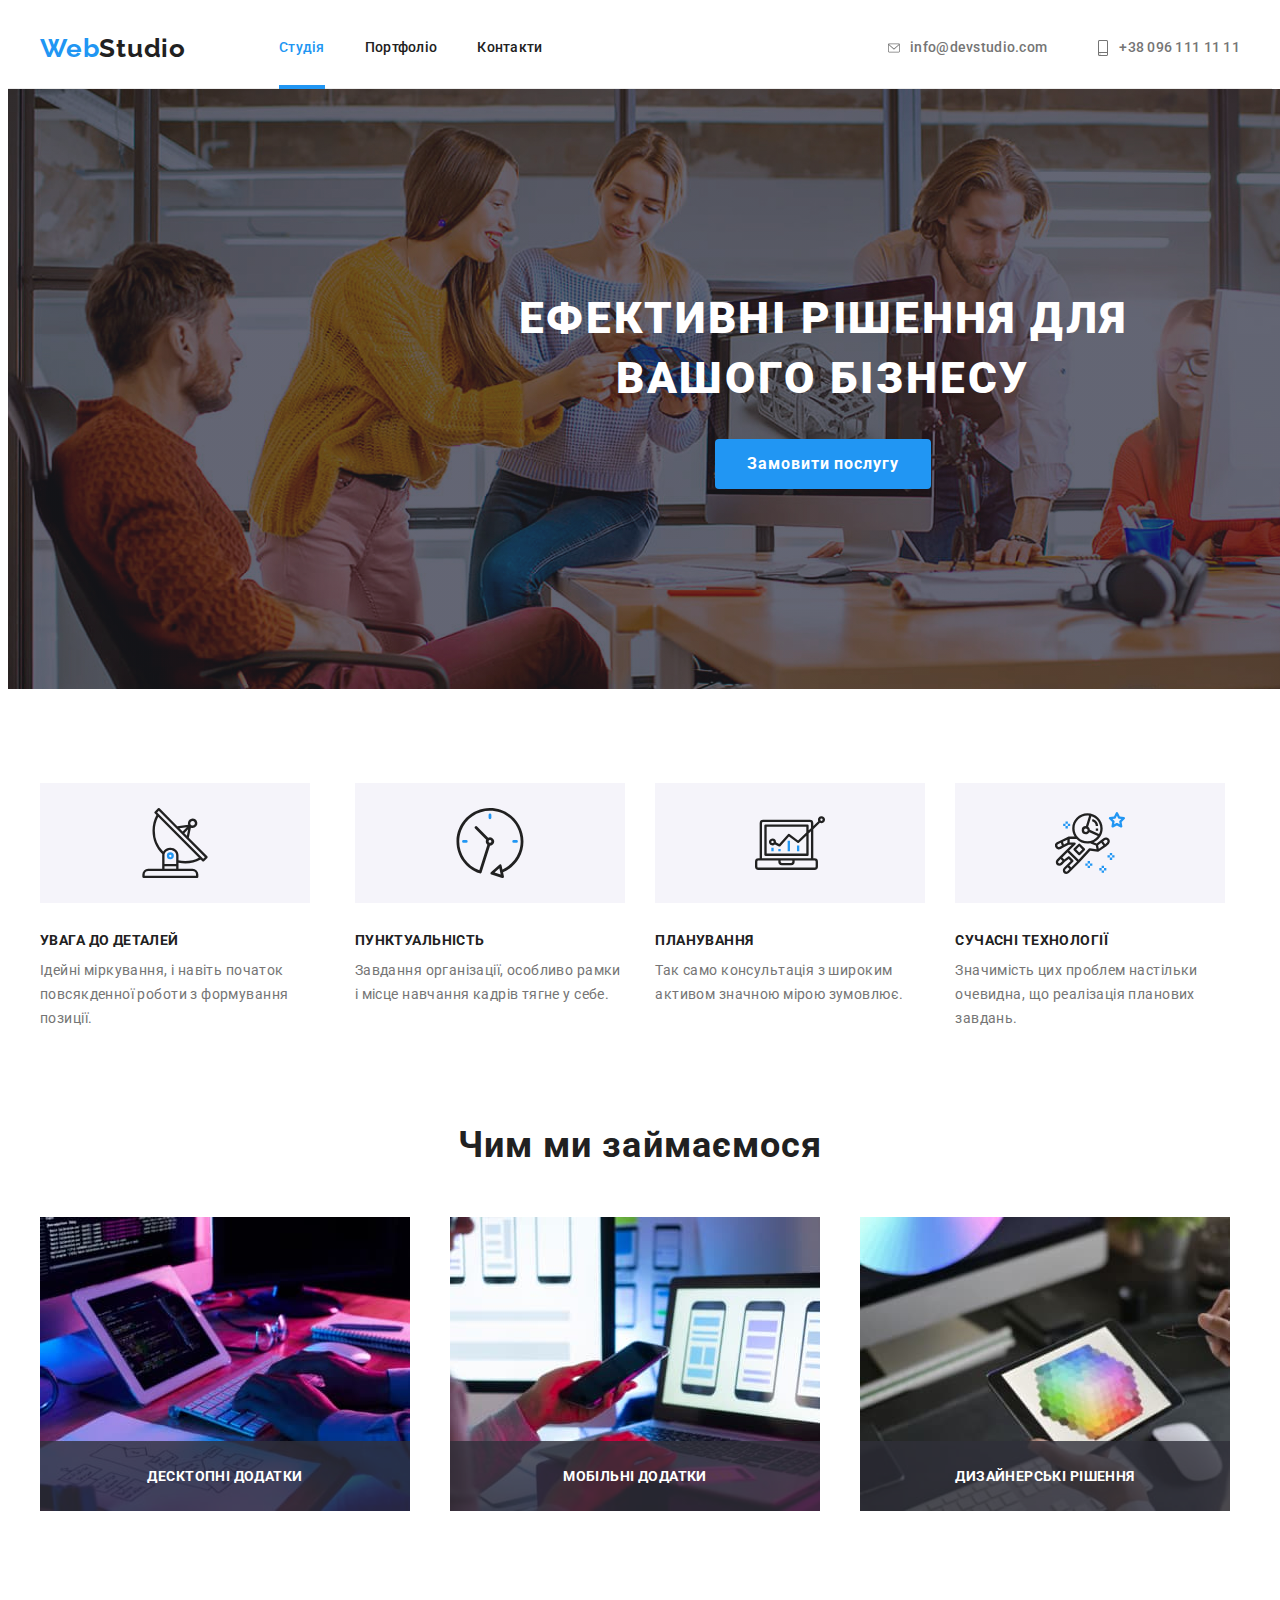
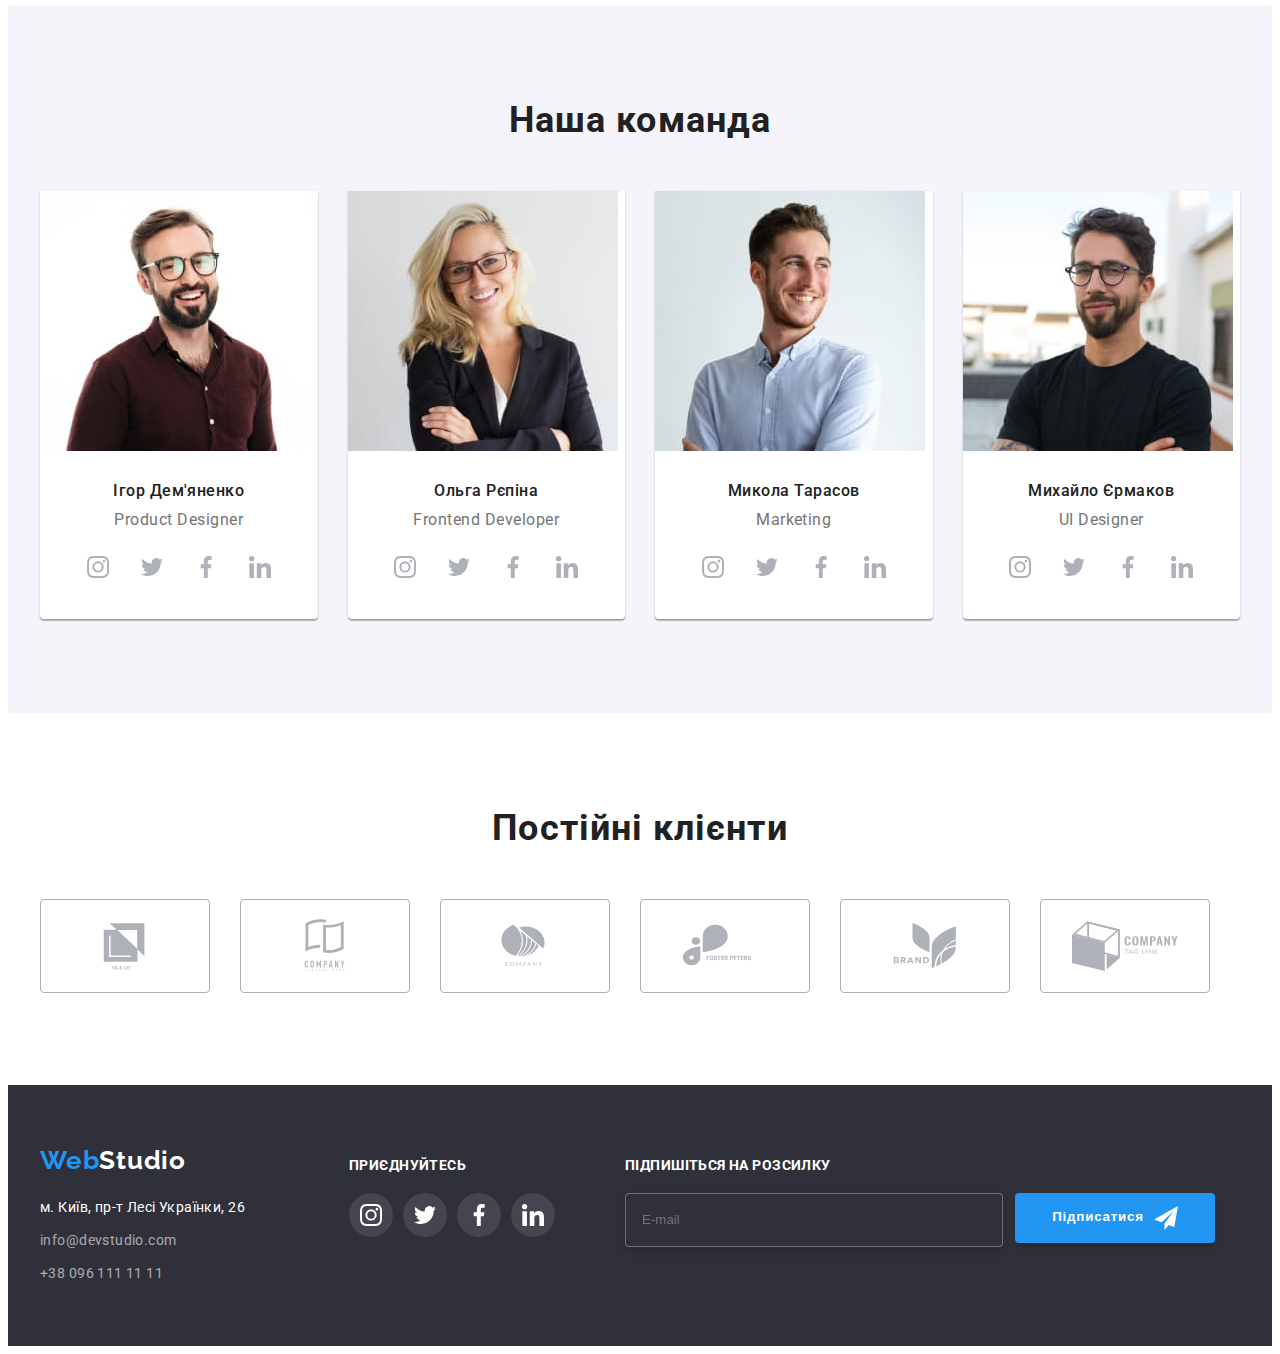
==== index.html @ 0ee9e225 "Initial commit" ====
<!DOCTYPE html>
<html lang="uk">
  <head>
    <meta charset="UTF-8" />
    <meta http-equiv="X-UA-Compatible" content="IE=edge" />
    <meta name="viewport" content="width=device-width, initial-scale=1.0" />
    <title>Document</title>
    <link rel="preconnect" href="https://fonts.googleapis.com" />
    <link rel="preconnect" href="https://fonts.gstatic.com" crossorigin />
    <link
      href="https://fonts.googleapis.com/css2?family=Raleway:wght@700&family=Roboto:wght@400;500;700;900&display=swap"
      rel="stylesheet"
    />
    <link
      rel="stylesheet"
      href="https://cdnjs.cloudflare.com/ajax/libs/modern-normalize/1.1.0/modern-normalize.min.css"
      integrity="sha512-wpPYUAdjBVSE4KJnH1VR1HeZfpl1ub8YT/NKx4PuQ5NmX2tKuGu6U/JRp5y+Y8XG2tV+wKQpNHVUX03MfMFn9Q=="
      crossorigin="anonymous"
      referrerpolicy="no-referrer"
    />

    <link rel="stylesheet" href="./css/main.min.css" />
  </head>
  <body>
    <header class="header">
      <div class="container main-header">
        <a href="./index.html" class="logo">
          <span class="logo--forward">Web</span
          ><span class="logo--back">Studio</span>
        </a>

        <nav class="main-nav">
          <ul class="main-nav__list list">
            <li class="main-nav__item">
              <a href="./index.html" class="main-nav__link current"> Студія </a>
            </li>
            <li class="main-nav__item">
              <a href="./portfolio.html" class="main-nav__link"> Портфоліо </a>
            </li>
            <li class="main-nav__item">
              <a href="#" class="main-nav__link"> Контакти </a>
            </li>
          </ul>
        </nav>
        <ul class="contact-header__list list">
          <li class="contact-header__item">
            <a href="mailto:info@devstudio.com" class="contact-header__link"
              >info@devstudio.com
              <svg
                class="contact-header__link-mail-icon"
                width="12"
                height="16"
              >
                <use href="./image/icons.svg#icon-envelope"></use>
              </svg>
            </a>
          </li>
          <li class="contact-header__item">
            <a href="tel:+380961111111" class="contact-header__link"
              >+38 096 111 11 11
              <svg class="contact-header__link-tel-icon" width="12" height="16">
                <use href="./image/icons.svg#icon-smartphone"></use>
              </svg>
            </a>
          </li>
        </ul>
      </div>
    </header>
    <main>
      <section class="hero-section">
        <div class="container hero">
          <h1 class="hero__title">Ефективні рішення для вашого бізнесу</h1>
          <button type="button" data-modal-open class="hero__button">
            <span class="hero__button-name">Замовити послугу</span>
          </button>
        </div>
      </section>
      <section class="section benefits-section">
        <div class="container benefits">
          <h2>
            <span class="visually-hidden benefits__title"> Наші переваги </span>
          </h2>
          <ul class="list benefits__list">
            <li class="benefits__item">
              <a href="" class="benefits__link link">
                <svg class="benefits__link-icon" width="70px" height="70px">
                  <use href="./image/icons.svg#icon-antenna"></use>
                </svg>
              </a>

              <h3 class="benefits__sub-title">Увага до деталей</h3>
              <p class="benefits__description">
                Ідейні міркування, і навіть початок повсякденної роботи з
                формування позиції.
              </p>
            </li>
            <li class="benefits__item">
              <a href="" class="benefits__link link">
                <svg class="benefits__link-icon" width="70px" height="70px">
                  <use href="./image/icons.svg#icon-clock"></use>
                </svg>
              </a>

              <h3 class="benefits__sub-title">Пунктуальність</h3>
              <p class="benefits__description">
                Завдання організації, особливо рамки і місце навчання кадрів
                тягне у себе.
              </p>
            </li>
            <li class="benefits__item">
              <a href="" class="benefits__link link">
                <svg class="benefits__link-icon" width="70px" height="70px">
                  <use href="./image/icons.svg#icon-diagram"></use>
                </svg>
              </a>

              <h3 class="benefits__sub-title">Планування</h3>
              <p class="benefits__description">
                Так само консультація з широким активом значною мірою зумовлює.
              </p>
            </li>
            <li class="benefits__item">
              <a href="" class="benefits__link link">
                <svg class="benefits__link-icon" width="70px" height="70px">
                  <use href="./image/icons.svg#icon-astronaut"></use>
                </svg>
              </a>

              <h3 class="benefits__sub-title">Сучасні технології</h3>
              <p class="benefits__description">
                Значимість цих проблем настільки очевидна, що реалізація
                планових завдань.
              </p>
            </li>
          </ul>
        </div>
      </section>
      <section class="section">
        <div class="container">
          <h2 class="section-title">Чим ми займаємося</h2>
          <ul class="list jobs-container-list">
            <li class="job-item">
              <img
                src="./image/box1.jpg"
                alt="Людина працює за комп'ютером"
                width="370"
              />
              <div class="job-title-container">
                <h3 class="job-item-title">Десктопні додатки</h3>
              </div>
            </li>
            <li class="job-item">
              <img
                src="./image/box2.jpg"
                alt="Людина тримає в руках телефон і працює за комп'ютером"
                width="370"
              />

              <div class="job-title-container">
                <h3 class="job-item-title">Мобільні додатки</h3>
              </div>
            </li>
            <li class="job-item">
              <img
                src="./image/box3.jpg"
                alt="Людина обирає колір з палітри на планшеті"
                width="370"
              />
              <div class="job-title-container">
                <h3 class="job-item-title">Дизайнерські рішення</h3>
              </div>
            </li>
          </ul>
        </div>
      </section>

      <section class="team section">
        <div class="team-container container">
          <h2 class="section-title">Наша команда</h2>
          <ul class="list team-container-list">
            <li class="team-member">
              <img
                src="./image/team/img1.jpg"
                alt="Хлопець у бордовій сорочці та в окулярах посміхається"
                width="270"
              />
              <h3 class="team-member-name">Ігор Дем'яненко</h3>
              <p lang="en" class="team-member-position">Product Designer</p>

              <ul class="social-list list">
                <li class="social-item">
                  <a href="" class="social-link">
                    <svg class="social-link-icon" width="22" height="22">
                      <use href="image/icons.svg#icon-instagram"></use>
                    </svg>
                  </a>
                </li>

                <li class="social-item">
                  <a href="" class="social-link">
                    <svg class="social-link-icon" width="22" height="22">
                      <use href="image/icons.svg#icon-twitter"></use>
                    </svg>
                  </a>
                </li>

                <li class="social-item">
                  <a href="" class="social-link">
                    <svg class="social-link-icon" width="22" height="22">
                      <use href="image/icons.svg#icon-facebook"></use>
                    </svg>
                  </a>
                </li>

                <li class="social-item">
                  <a href="" class="social-link">
                    <svg class="social-link-icon" width="22" height="22">
                      <use href="image/icons.svg#icon-linkedin"></use>
                    </svg>
                  </a>
                </li>
              </ul>
            </li>
            <li class="team-member">
              <img
                src="./image/team/img2.jpg"
                alt="Дівчина у чорному піджаку та в окулярах посміхається"
                width="270"
              />
              <h3 class="team-member-name">Ольга Рєпіна</h3>
              <p lang="en" class="team-member-position">Frontend Developer</p>
              <ul class="social-list list">
                <li class="social-item">
                  <a href="" class="social-link">
                    <svg class="social-link-icon" width="22" height="22">
                      <use href="image/icons.svg#icon-instagram"></use>
                    </svg>
                  </a>
                </li>

                <li class="social-item">
                  <a href="" class="social-link">
                    <svg class="social-link-icon" width="22" height="22">
                      <use href="image/icons.svg#icon-twitter"></use>
                    </svg>
                  </a>
                </li>

                <li class="social-item">
                  <a href="" class="social-link">
                    <svg class="social-link-icon" width="22" height="22">
                      <use href="image/icons.svg#icon-facebook"></use>
                    </svg>
                  </a>
                </li>

                <li class="social-item">
                  <a href="" class="social-link">
                    <svg class="social-link-icon" width="22" height="22">
                      <use href="image/icons.svg#icon-linkedin"></use>
                    </svg>
                  </a>
                </li>
              </ul>
            </li>
            <li class="team-member">
              <img
                src="./image/team/img3.jpg"
                alt="Хлопець у блакитній сорочці посміхається"
                width="270"
              />
              <h3 class="team-member-name">Микола Тарасов</h3>
              <p lang="en" class="team-member-position">Marketing</p>

              <ul class="social-list list">
                <li class="social-item">
                  <a href="" class="social-link">
                    <svg class="social-link-icon" width="22" height="22">
                      <use href="image/icons.svg#icon-instagram"></use>
                    </svg>
                  </a>
                </li>

                <li class="social-item">
                  <a href="" class="social-link">
                    <svg class="social-link-icon" width="22" height="22">
                      <use href="image/icons.svg#icon-twitter"></use>
                    </svg>
                  </a>
                </li>

                <li class="social-item">
                  <a href="" class="social-link">
                    <svg class="social-link-icon" width="22" height="22">
                      <use href="image/icons.svg#icon-facebook"></use>
                    </svg>
                  </a>
                </li>

                <li class="social-item">
                  <a href="" class="social-link">
                    <svg class="social-link-icon" width="22" height="22">
                      <use href="image/icons.svg#icon-linkedin"></use>
                    </svg>
                  </a>
                </li>
              </ul>
            </li>
            <li class="team-member">
              <img
                src="./image/team/img4.jpg"
                alt="Хлопець у чорній футболці та в окулярах стримано посміхається"
                width="270"
              />
              <h3 class="team-member-name">Михайло Єрмаков</h3>
              <p lang="en" class="team-member-position">UI Designer</p>

              <ul class="social-list list">
                <li class="social-item">
                  <a href="" class="social-link">
                    <svg class="social-link-icon" width="22" height="22">
                      <use href="image/icons.svg#icon-instagram"></use>
                    </svg>
                  </a>
                </li>

                <li class="social-item">
                  <a href="" class="social-link">
                    <svg class="social-link-icon" width="22" height="22">
                      <use href="image/icons.svg#icon-twitter"></use>
                    </svg>
                  </a>
                </li>

                <li class="social-item">
                  <a href="" class="social-link">
                    <svg class="social-link-icon" width="22" height="22">
                      <use href="image/icons.svg#icon-facebook"></use>
                    </svg>
                  </a>
                </li>

                <li class="social-item">
                  <a href="" class="social-link">
                    <svg class="social-link-icon" width="22" height="22">
                      <use href="image/icons.svg#icon-linkedin"></use>
                    </svg>
                  </a>
                </li>
              </ul>
            </li>
          </ul>
        </div>
      </section>
      <section class="old-clients section">
        <div class="container client-container">
          <h2 class="section-title">Постійні клієнти</h2>
          <ul class="client-list list">
            <li class="client-list-item">
              <a href="" class="client-link link">
                <svg class="client-icon" width="106" height="60">
                  <use href="./image/icons.svg#icon-logo"></use>
                </svg>
              </a>
            </li>
            <li class="client-list-item">
              <a href="" class="client-link link">
                <svg class="client-icon" width="106" height="60">
                  <use href="./image/icons.svg#icon-logo1"></use>
                </svg>
              </a>
            </li>
            <li class="client-list-item">
              <a href="" class="client-link link">
                <svg class="client-icon" width="106" height="60">
                  <use href="./image/icons.svg#icon-logo2"></use>
                </svg>
              </a>
            </li>
            <li class="client-list-item">
              <a href="" class="client-link link">
                <svg class="client-icon" width="106" height="60">
                  <use href="./image/icons.svg#icon-logo4"></use>
                </svg>
              </a>
            </li>
            <li class="client-list-item">
              <a href="" class="client-link link">
                <svg class="client-icon" width="106" height="60">
                  <use href="./image/icons.svg#icon-logo3"></use>
                </svg>
              </a>
            </li>
            <li class="client-list-item">
              <a href="" class="client-link link">
                <svg class="client-icon" width="106" height="60">
                  <use href="./image/icons.svg#icon-logo5"></use>
                </svg>
              </a>
            </li>
          </ul>
        </div>
      </section>
    </main>
    <footer class="footer">
      <div class="container footer-container">
        <address>
          <ul class="list adress-nav">
            <li class="list">
              <a href="./index.html" class="logo logo-footer">
                <span class="logo--forward">Web</span
                ><span class="logo-footer--back">Studio</span>
              </a>
            </li>
            <li class="adress-item">
              <a
                href="https://goo.gl/maps/CPtrU1FHBa2aNyZL9"
                target="_blank"
                rel="noopener noreferrer nofollow"
                class="address-studio"
              >
                м. Київ, пр-т Лесі Українки, 26
              </a>
            </li>
            <li class="adress-item">
              <a href="mailto:info@devstudio.com" class="contact-footer"
                >info@devstudio.com</a
              >
            </li>
            <li class="adress-item">
              <a href="tel:+380961111111" class="contact-footer"
                >+38 096 111 11 11</a
              >
            </li>
          </ul>
        </address>
        <div class="welcome-container">
          <h3 class="welcome-title">приєднуйтесь</h3>
          <ul class="social-list list">
            <li class="social-item">
              <a href="" class="social-link-footer">
                <svg class="social-link-icon-footer" width="22" height="22">
                  <use href="image/icons.svg#icon-instagram"></use>
                </svg>
              </a>
            </li>

            <li class="social-item">
              <a href="" class="social-link-footer">
                <svg class="social-link-icon-footer" width="22" height="22">
                  <use href="image/icons.svg#icon-twitter"></use>
                </svg>
              </a>
            </li>

            <li class="social-item">
              <a href="" class="social-link-footer">
                <svg class="social-link-icon-footer" width="22" height="22">
                  <use href="image/icons.svg#icon-facebook"></use>
                </svg>
              </a>
            </li>

            <li class="social-item">
              <a href="" class="social-link-footer">
                <svg class="social-link-icon-footer" width="22" height="22">
                  <use href="image/icons.svg#icon-linkedin"></use>
                </svg>
              </a>
            </li>
          </ul>
        </div>

        <div class="subscribe-container">
          <h3 class="welcome-title">Підпишіться на розсилку</h3>
          <div class="subscribe-wrap">
            <input
              type="email"
              class="subscribe-input"
              name="subscribe-email"
              id="subscribe-email"
              placeholder="E-mail"
              required
            />

            <button class="subscribe-button" type="button">
              Підписатися
              <span>
                <svg class="icon-subscribe" width="24" height="24">
                  <use href="./image/icons.svg#icon-subscribe"></use>
                </svg>
              </span>
            </button>
          </div>
        </div>
      </div>
    </footer>

    <div class="backdrope is-hidden" data-modal>
      <div class="modal">
        <button type="button" data-modal-close class="button-modal-close">
          <svg class="icon-close-black" width="18" height="18">
            <use href="./image/icons.svg#icon-close-black"></use>
          </svg>
        </button>
        <p class="modal-title">Залиште свої дані, ми вам передзвонимо</p>
        <form class="modal-form">
          <div class="input-container">
            <label class="modal-label" for="user-name">Ім'я</label>
            <div class="input-wrap">
              <input
                class="modal-input"
                type="text"
                name="user-name"
                required
                id="user-name"
              />
              <svg class="icon-modal" width="18" height="18">
                <use href="./image/icons.svg#icon-person-modal"></use>
              </svg>
            </div>
          </div>
          <div class="input-container">
            <label class="modal-label" for="user-tel">Телефон</label>
            <div class="input-wrap">
              <input
                class="modal-input"
                type="tel"
                name="user-tel"
                required
                id="user-tel"
              />
              <svg class="icon-modal" width="18" height="18">
                <use href="./image/icons.svg#icon-phone-modal"></use>
              </svg>
            </div>
          </div>
          <div class="input-container">
            <label class="modal-label" for="user-email">Пошта</label>
            <div class="input-wrap">
              <input
                class="modal-input"
                type="email"
                name="user-email"
                required
                id="user-email"
              />
              <svg class="icon-modal" width="18" height="18">
                <use href="./image/icons.svg#icon-email-modal"></use>
              </svg>
            </div>
          </div>
          <div class="input-container">
            <label class="modal-label" for="user-coment">Коментар</label>
            <textarea
              class="modal-text"
              name="user-coment"
              id="user-coment"
              placeholder="Введіть текст"
            ></textarea>
          </div>

          <div class="input-container">
            <input
              class="checkbox-input visually-hidden"
              type="checkbox"
              name="checkbox-input"
              id="checkbox-input"
            />
            <label class="checkbox-text" for="checkbox-input">
              <span>
                <svg class="icon-check" width="16" height="15">
                  <use href="./image/icons.svg#icon-check"></use>
                </svg>
              </span>

              Погоджуюся з розсилкою та приймаю
              <a class="checkbox-contract" href="">Умови договору</a>
            </label>
          </div>

          <div class="button-wrap">
            <button type="submit" class="sent-button">Відправити</button>
          </div>
        </form>
      </div>
    </div>
    <script src="./js/modal.js"></script>
  </body>
</html>
---- css/main.min.css ----
:root{--accent-color: #2196f3;--main-text-color: #757575;--main-bgc: #ffffff;--secondary-text-color: #212121;--secondary-bgc: #2f303a;--third-bgc: #f5f4fa;--footer-contact: rgba(255, 255, 255, 0.6);--font-weight-bold: 700;--font-size-main: 14px;--icon-fill: #afb1b8;--hover-effect: 250ms cubic-bezier(0.4, 0, 0.2, 1)}body{background-color:var(--main-bgc);color:var(--main-text-color);font-family:"Roboto",sans-serif}img{display:block}p,h1,h2,h3,h4,h5,h6{margin:0}ul,ol{margin:0;padding-left:0}.list{list-style:none}.container{width:1200px;padding-left:15px;padding-right:15px;margin:0 auto}.section{padding-top:94px;padding-bottom:94px}.section-title{color:var(--secondary-text-color);font-weight:var(--font-weight-bold);font-size:36px;line-height:1.17;text-align:center;letter-spacing:.03em;margin-bottom:50px}header{border-bottom:1px solid #ececec}.main-header{display:flex;align-items:center}.logo{text-decoration:none;font-family:"Raleway";font-weight:var(--font-weight-bold);font-size:26px;line-height:1.19;letter-spacing:.03em;margin-right:93px}.logo--forward{color:var(--accent-color)}.logo--back{color:var(--secondary-text-color)}.main-nav__list{display:flex}.main-nav__link{display:block;position:relative;color:var(--secondary-text-color);text-decoration:none;font-weight:500;font-size:var(--font-size-main);line-height:1.14;letter-spacing:.02em;padding-bottom:32px;padding-top:32px;transition:color var(--hover-effect)}.main-nav__link:hover,.main-nav__link:focus{color:var(--accent-color)}.main-nav__link.current{color:var(--accent-color)}.main-nav__item:not(:last-child){margin-right:40px}.current::after{position:absolute;display:block;bottom:-1px;content:"";width:100%;height:4px;background-color:var(--accent-color)}.contact-header__list{display:flex;margin-left:auto;gap:50px}.contact-header__link{color:var(--main-text-color);text-decoration:none;font-weight:500;font-size:var(--font-size-main);line-height:1.14;letter-spacing:.02em;display:flex;flex-direction:row-reverse;gap:10px;align-items:center;justify-content:center;transition:color var(--hover-effect)}.contact-header__link:hover,.contact-header__link:focus{color:var(--accent-color)}.contact-header__link-mail-icon{fill:var(--main-text-color);transition:fill var(--hover-effect)}.contact-header__link:hover .contact-header__link-mail-icon{fill:var(--accent-color)}.contact-header__link:focus .contact-header__link-mail-icon{fill:var(--accent-color)}.contact-header__link-tel-icon{fill:var(--main-text-color);transition:fill var(--hover-effect)}.contact-header__link:hover .contact-header__link-tel-icon{fill:var(--accent-color)}.contact-header__link:focus .contact-header__link-tel-icon{fill:var(--accent-color)}.hero-section{text-align:center;display:flex}.hero{padding-top:200px;padding-bottom:200px;min-width:1600px;background-image:linear-gradient(rgba(47, 48, 58, 0.4), rgba(47, 48, 58, 0.4)),url(../image/img-overlay.jpg)}.hero__title{color:var(--main-bgc);font-weight:900;font-size:44px;line-height:1.36;letter-spacing:.06em;text-transform:uppercase;max-width:696px;margin:0 auto;margin-bottom:30px}.hero__button{display:inline-block;background:var(--accent-color);border-radius:4px;border:none;padding-top:10px;padding-right:32px;padding-bottom:10px;padding-left:32px;transition:color var(--hover-effect)}.hero__button:hover,.hero__button:focus{color:var(--accent-color);box-shadow:0px 4px 4px rgba(226,198,198,.15);cursor:pointer}.hero__button-name{color:var(--main-bgc);font-family:"Roboto";font-weight:var(--font-weight-bold);font-size:16px;line-height:1.88;letter-spacing:.06em}.visually-hidden{position:absolute;white-space:nowrap;width:1px;height:1px;overflow:hidden;border:0;padding:0;clip:rect(0 0 0 0);-webkit-clip-path:inset(50%);clip-path:inset(50%);margin:-1px}.benefits-section{padding-bottom:0px}.benefits__list{display:flex;gap:30px}.benefits__item{display:flex;flex-direction:column}.benefits__link{width:270px;height:120px;background-color:var(--third-bgc);margin-bottom:30px;display:flex;align-items:center;justify-content:center}.benefits__sub-title{color:var(--secondary-text-color);font-weight:var(--font-weight-bold);font-size:var(--font-size-main);line-height:1.14;text-transform:uppercase;letter-spacing:.03em;margin-bottom:10px}.benefits__description{font-size:var(--font-size-main);line-height:1.71;letter-spacing:.03em}.visually-hidden{position:absolute;white-space:nowrap;width:1px;height:1px;overflow:hidden;border:0;padding:0;clip:rect(0 0 0 0);-webkit-clip-path:inset(50%);clip-path:inset(50%);margin:-1px}.jobs-container-list{display:flex;gap:30px}.job-item{width:calc((100% - 60px)/3);height:294px;position:relative}.job-title-container{position:absolute;bottom:0px;display:inline-flex;background:rgba(47,48,58,.8);width:370px;height:70px;align-items:center;justify-content:center}.job-item-title{font-weight:var(--font-weight-bold);font-size:14px;line-height:1.1428571429;text-align:center;letter-spacing:.03em;text-transform:uppercase;color:var(--main-bgc)}.team-container-list{display:flex;gap:30px}.team-member{background-color:var(--main-bgc);box-shadow:0px 1px 3px rgba(0,0,0,.12),0px 1px 1px rgba(0,0,0,.14),0px 2px 1px rgba(0,0,0,.2);border-radius:0px 0px 4px 4px;width:calc((100% - 90px)/4);padding-bottom:30px}.team{background-color:var(--third-bgc)}.team-member-name{color:var(--secondary-text-color);font-weight:500;font-size:16px;line-height:1.19;text-align:center;letter-spacing:.03em;margin-bottom:10px;margin-top:30px}.team-member-position{font-size:16px;line-height:1.19;text-align:center;letter-spacing:.03em;margin-bottom:16px}.social-list{display:flex;justify-content:center;gap:10px}.social-item{width:44px;height:44px}.social-link{width:44px;height:44px;border-radius:50%;display:flex;align-items:center;justify-content:center;transition:background-color 250ms cubic-bezier(0.4, 0, 0.2, 1)}.social-link:hover,.social-link:focus{background-color:var(--accent-color)}.social-link-icon{fill:var(--icon-fill);transition:fill var(--hover-effect)}.social-link:hover .social-link-icon,.social-link:focus .social-link-icon{fill:var(--main-bgc)}.client-list{display:flex;gap:30px}.client-list-item{width:170px;height:92px;display:flex}.client-link{width:100%;height:100%;border:1px solid var(--icon-fill);border-radius:4px;display:flex;align-items:center;justify-content:center;transition:border var(--hover-effect)}.client-link:hover,.client-link:focus{border:1px solid var(--accent-color)}.client-icon{fill:var(--icon-fill);transition:fill var(--hover-effect)}.client-link:hover .client-icon,.client-link:focus .client-icon{fill:var(--accent-color)}.footer{padding-top:60px;padding-bottom:60px;background-color:var(--secondary-bgc)}.footer-container{display:flex;gap:70px}.address-studio{display:inline-block;min-width:209px;color:var(--main-bgc);text-decoration:none;font-size:var(--font-size-main);line-height:1.71;font-style:normal;letter-spacing:.03em}.adress-nav .adress-item:not(:last-child){margin-bottom:9px}.logo-footer{display:block;text-decoration:none;font-family:"Raleway";font-weight:var(--font-weight-bold);font-size:26px;line-height:1.19;letter-spacing:.03em;font-style:normal;margin-bottom:20px}.logo-footer--back{color:var(--main-bgc)}.contact-footer{color:var(--footer-contact);text-decoration:none;font-size:var(--font-size-main);line-height:1.71;font-style:normal;letter-spacing:.03em;transition:color var(--hover-effect)}.contact-footer:hover,.contact-footer:focus{color:var(--accent-color)}.welcome-title{font-weight:var(--font-weight-bold);font-size:var(--font-size-main);line-height:1.1428571429;letter-spacing:.03em;text-transform:uppercase;color:var(--main-bgc);padding-top:12px;margin-bottom:20px}.social-link-icon-footer{fill:var(--main-bgc)}.social-link-footer{display:flex;align-items:center;justify-content:center;background-color:rgba(255,255,255,.1);width:44px;height:44px;border-radius:50%;transition:background-color var(--hover-effect)}.social-link-footer:hover,.social-link-footer:focus{background-color:var(--accent-color)}.subscribe-wrap{display:flex}.subscribe-input{padding-left:16px;min-width:358px;height:50px;outline:rgba(0,0,0,0);cursor:pointer;color:var(--main-text-color);background-color:var(--secondary-bgc);border:1px solid rgba(255,255,255,.3);filter:drop-shadow(0px 4px 4px rgba(0, 0, 0, 0.15));border-radius:4px;transition:border-color var(--hover-effect)}.subscribe-input:hover,.subscribe-input:focus{border-color:var(--accent-color)}.subscribe-button{display:flex;align-items:center;justify-content:center;margin-left:12px;width:200px;height:50px;padding:10px 52px;background:var(--accent-color);box-shadow:0px 4px 4px rgba(0,0,0,.15);border-radius:4px;font-weight:var(--font-weight-bold);line-height:1.875;color:var(--main-bgc);letter-spacing:.06em;border-color:rgba(0,0,0,0);transition:box-shadow var(--hover-effect)}.subscribe-button span{display:flex;fill:var(--main-bgc);margin-left:10px}.subscribe-button:hover,.subscribe-button:focus{background-color:var(--accent-color);color:var(--main-bgc);box-shadow:0px 4px 4px rgba(226,198,198,.15);cursor:pointer}.project-list{display:flex;flex-wrap:wrap;-moz-column-gap:30px;column-gap:30px;row-gap:30px}.project-link{display:block;text-decoration:none;font-family:"Roboto";font-style:normal;font-weight:400;font-size:16px;line-height:1.9;text-decoration:none;letter-spacing:.03em;color:var(--main-text-color);transition:box-shadow var(--hover-effect)}.project-link:hover,.project-link:focus{box-shadow:0px 1px 1px rgba(0,0,0,.12),0px 4px 4px rgba(0,0,0,.06),1px 4px 6px rgba(0,0,0,.16)}.container-overlay{position:relative;overflow:hidden}.projects-container{display:block;border:1px solid #eee;border-top:none;padding-right:23px;padding-bottom:20px;padding-left:25px}.project-name{display:block;font-weight:var(--font-weight-bold);font-size:18px;line-height:2;letter-spacing:.06em;color:var(--secondary-text-color);margin-bottom:4px}.projject-bottom-text{position:absolute;width:370px;padding:63px 24px;top:0;color:var(--main-bgc);background-color:rgba(33,150,243,.9);font-weight:400;font-size:18px;line-height:1.5555555556;letter-spacing:.03em;transform:translateY(100%);transition:transform var(--hover-effect)}.project-link:hover .projject-bottom-text{transform:translateY(0)}.project-link:focus .projject-bottom-text{transform:translateY(0)}.filter-button-container{display:flex;justify-content:center;gap:8px}.filter-button{background-color:var(--third-bgc);font-family:"Roboto";font-style:normal;font-weight:500;font-size:16px;line-height:26px;text-align:center;letter-spacing:.03em;color:var(--secondary-text-color);cursor:pointer;border-style:none;padding-top:6px;padding-bottom:6px;padding-right:22px;padding-left:22px;transition:background-color var(--hover-effect),box-shadow var(--hover-effect),border-radius var(--hover-effect)}.filter-button:hover,.filter-button:focus{background-color:var(--accent-color);box-shadow:0px 3px 1px rgba(0,0,0,.1),0px 1px 2px rgba(0,0,0,.08),0px 2px 2px rgba(0,0,0,.12);border-radius:4px}.filter-button-name{color:var(--secondary-text-color);font-family:"Roboto";font-style:normal;font-weight:500;font-size:16px;line-height:1.63;text-align:center}.filter-button:hover .filter-button-name,.filter-button:focus .filter-button-name{color:var(--main-bgc)}.filter-button-list{margin-bottom:50px;display:flex;justify-content:center;gap:8px}.backdrope{position:fixed;top:0;left:0;width:100%;height:100%;background-color:rgba(0,0,0,.2);transition:opacity 250ms linear,visibility 250ms linear}.is-hidden{visibility:hidden;opacity:0;pointer-events:none}.backdrope.is-hidden .modal{transform:translate(-50%, -50%) scaleY(0)}.modal{position:absolute;padding:40px 39px 40px 41px;margin-bottom:12px;width:528px;min-height:581px;top:50%;left:50%;background-color:var(--main-bgc);box-shadow:0px 1px 3px rgba(0,0,0,.12),0px 1px 1px rgba(0,0,0,.14),0px 2px 1px rgba(0,0,0,.2);border-radius:4px;transform:translate(-50%, -50%) scale(1);transition:transform 200ms linear}.visually-hidden{position:absolute;white-space:nowrap;width:1px;height:1px;overflow:hidden;border:0;padding:0;clip:rect(0 0 0 0);-webkit-clip-path:inset(50%);clip-path:inset(50%);margin:-1px}.modal-title{margin-bottom:30px;font-weight:var(--font-weight-bold);font-size:20px;line-height:1.15;text-align:center;letter-spacing:.03em;color:var(--secondary-text-color)}.input-container{margin-bottom:10px}.input-wrap{position:relative}.modal-input{padding-left:42px;width:100%;height:40px;border:1px solid rgba(33,33,33,.2);border-radius:4px;outline:rgba(0,0,0,0);transition:border-color var(--hover-effect)}.modal-input:hover,.modal-input:focus{border-color:var(--accent-color);cursor:pointer}.modal-label{font-size:12px;line-height:1.1666666667;letter-spacing:.01em;margin-bottom:4px;cursor:pointer}.icon-modal{position:absolute;left:12px;top:50%;transform:translateY(-50%);transition:fill var(--hover-effect)}.modal-input:hover+.icon-modal,.modal-input:focus+.icon-modal{fill:var(--accent-color);cursor:pointer}.icon-modal:hover,.icon-modal:focus{fill:var(--accent-color);cursor:pointer}.modal-text{padding:12px 16px;font-size:12px;line-height:1.1666666667;letter-spacing:.01em;width:100%;height:120px;border-radius:4px;outline:rgba(0,0,0,0);resize:none;transition:border-color var(--hover-effect)}.modal-text::-moz-placeholder{color:rgba(117,117,117,.5)}.modal-text:-ms-input-placeholder{color:rgba(117,117,117,.5)}.modal-text::placeholder{color:rgba(117,117,117,.5)}.modal-text:hover,.modal-text:focus{border-color:var(--accent-color);cursor:pointer}.button-modal-close{position:absolute;top:8px;right:8px;cursor:pointer;width:30px;height:30px;border-radius:50%;display:flex;align-items:center;justify-content:center;border-color:rgba(0,0,0,0);background-color:rgba(0,0,0,.1)}.button-modal-close:hover,.button-modal-close:focus{fill:var(--accent-color)}.icon-close-black{fill:0}.button-wrap{display:flex;text-align:center;justify-content:center}.sent-button{min-width:200px;height:50px;padding:10px 52px;background:var(--accent-color);border-radius:4px;font-weight:var(--font-weight-bold);line-height:1.875;color:var(--main-bgc);letter-spacing:.06em;border-color:rgba(0,0,0,0);transition:box-shadow var(--hover-effect)}.sent-button:hover,.sent-button:focus{box-shadow:0px 4px 4px rgba(0,0,0,.15);cursor:pointer}.checkbox-text{display:flex;gap:6px}.checkbox-text span{display:flex;justify-content:center;align-items:center;width:16px;height:15px;border:2px solid var(--secondary-text-color);border-radius:2px;margin-right:7px;fill:rgba(0,0,0,0);cursor:pointer}.checkbox-input:checked+.checkbox-text span{background-color:var(--accent-color);border:none;fill:var(--main-bgc)}.checkbox-input:focus+.checkbox-text span{border-color:var(--accent-color)}.checkbox-contract{color:var(--accent-color)}.checkbox-input{transition:background-color var(--hover-effect),fill var(--hover-effect)}/*# sourceMappingURL=main.min.css.map */
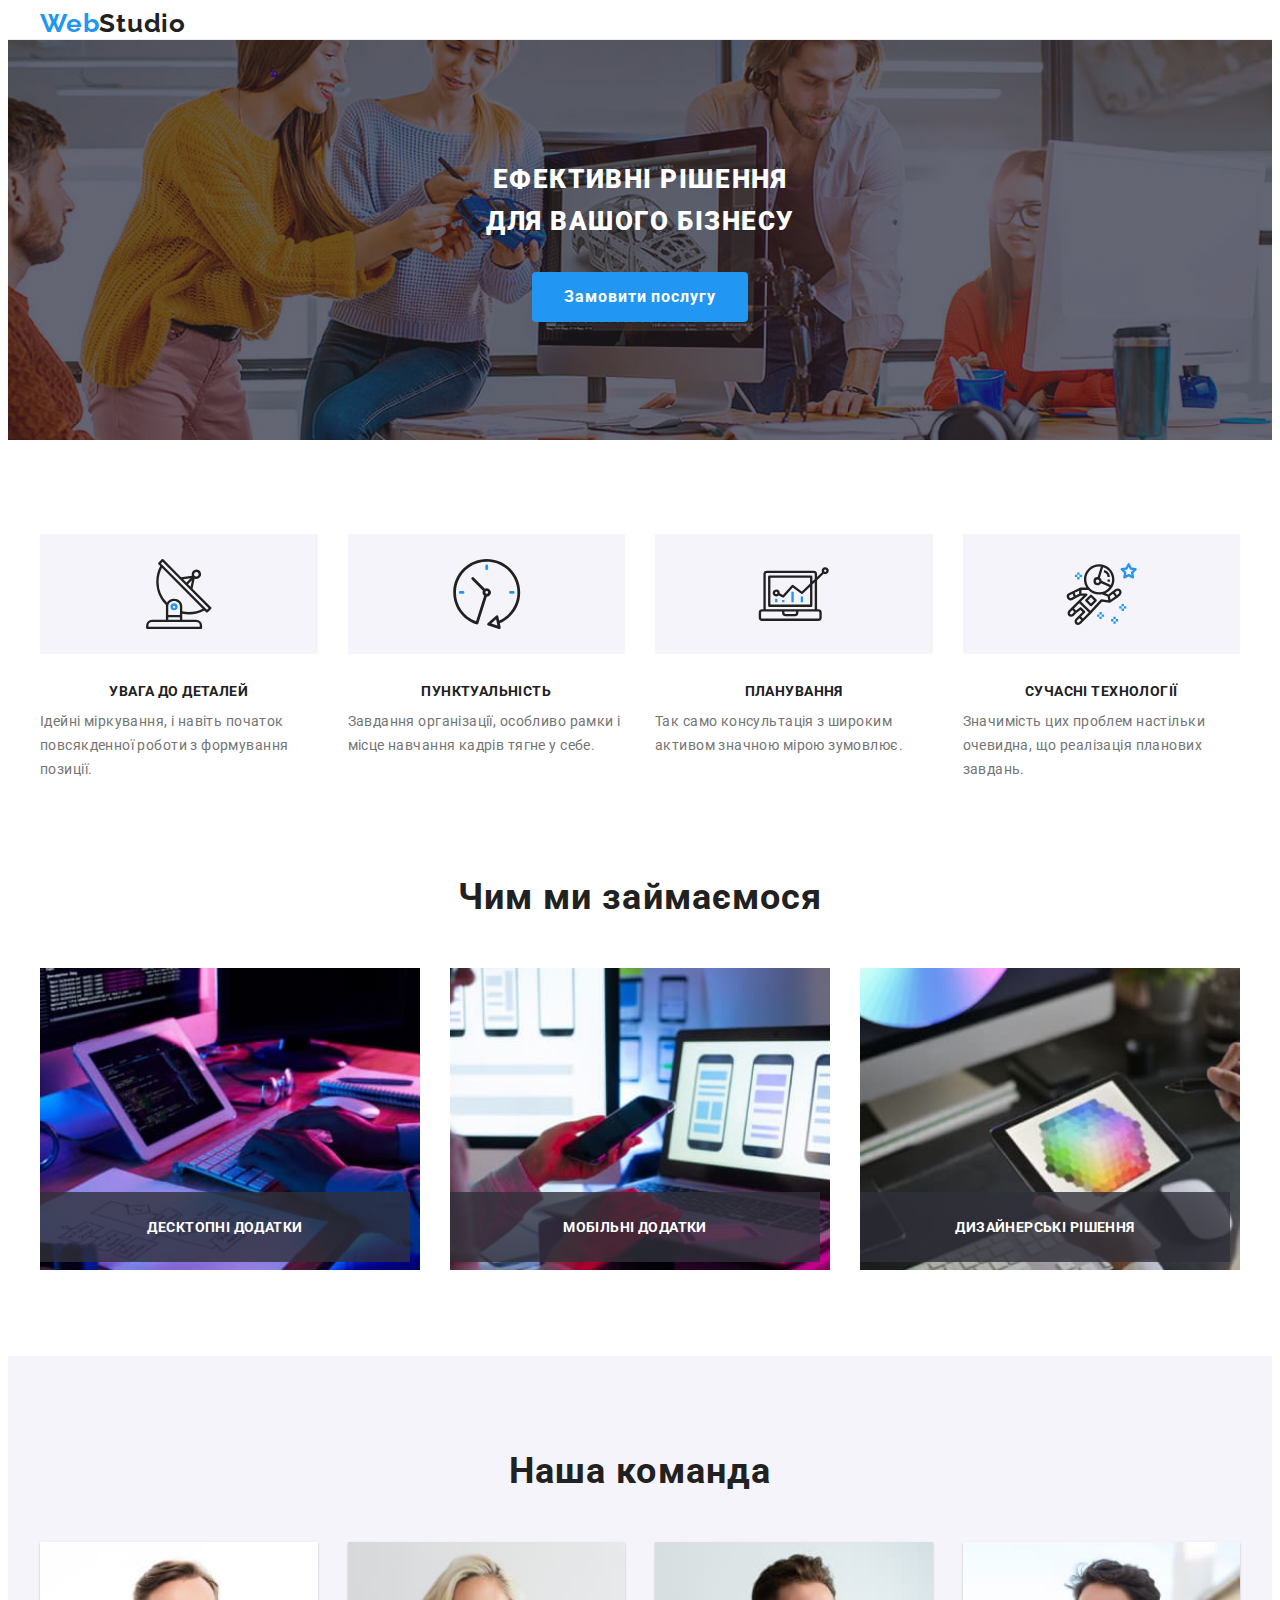
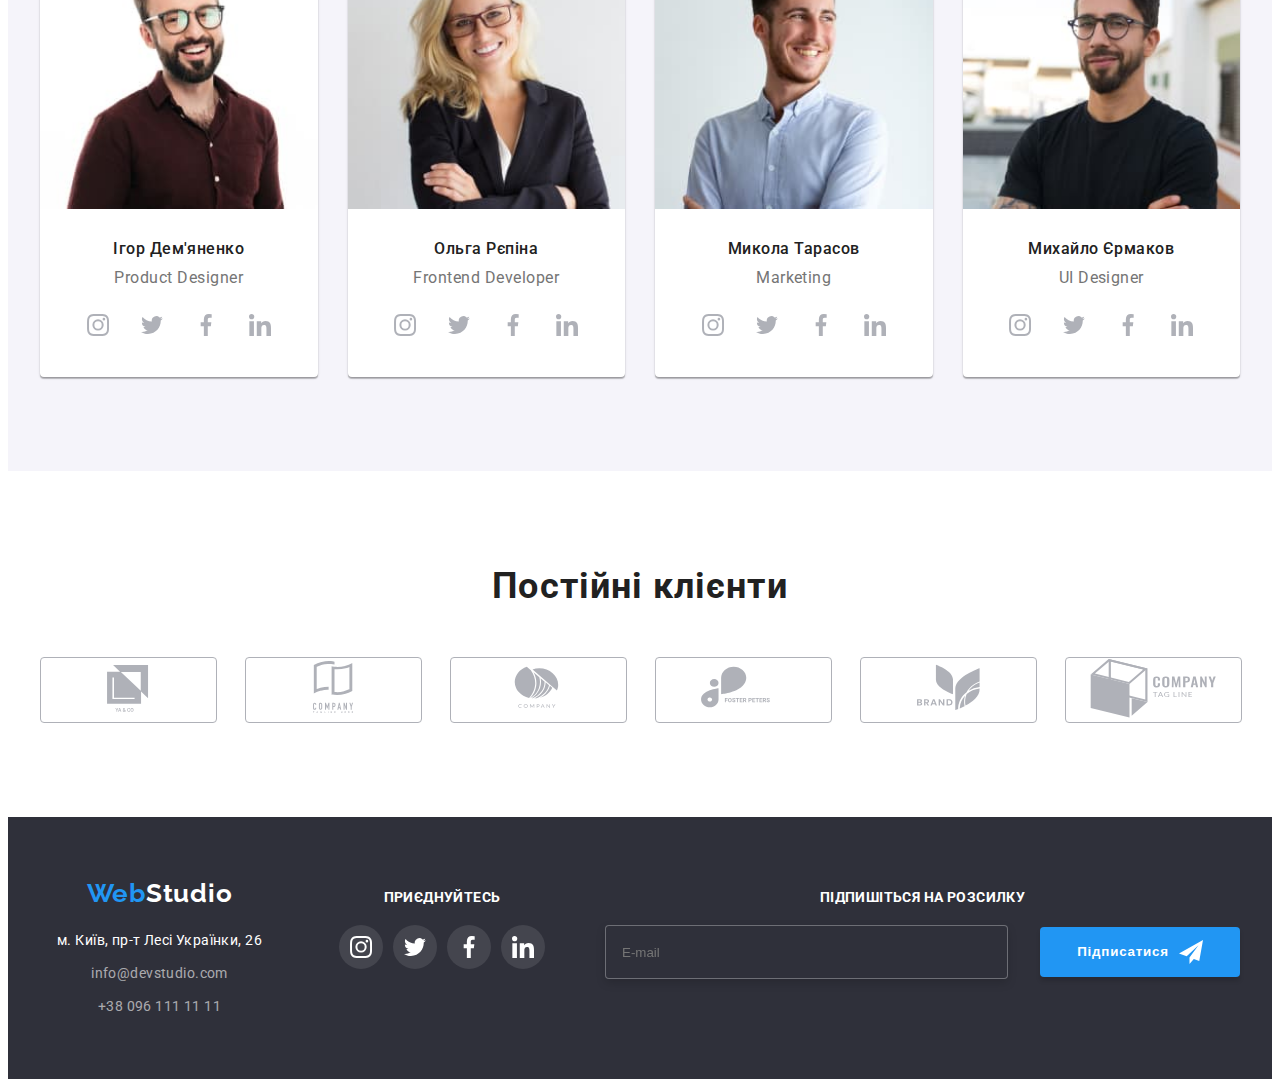
==== commit 13175d94: "16.12" ====
--- a/index.html
+++ b/index.html
@@ -135,7 +135,7 @@
           </ul>
         </div>
       </section>
-      <section class="section">
+      <section class="section job__section">
         <div class="container">
           <h2 class="section-title">Чим ми займаємося</h2>
           <ul class="list jobs-container-list">
@@ -404,36 +404,35 @@
     </main>
     <footer class="footer">
       <div class="container footer-container">
-        <address>
-          <ul class="list adress-nav">
-            <li class="list">
-              <a href="./index.html" class="logo logo-footer">
-                <span class="logo--forward">Web</span
-                ><span class="logo-footer--back">Studio</span>
-              </a>
-            </li>
-            <li class="adress-item">
-              <a
-                href="https://goo.gl/maps/CPtrU1FHBa2aNyZL9"
-                target="_blank"
-                rel="noopener noreferrer nofollow"
-                class="address-studio"
-              >
-                м. Київ, пр-т Лесі Українки, 26
-              </a>
-            </li>
-            <li class="adress-item">
-              <a href="mailto:info@devstudio.com" class="contact-footer"
-                >info@devstudio.com</a
-              >
-            </li>
-            <li class="adress-item">
-              <a href="tel:+380961111111" class="contact-footer"
-                >+38 096 111 11 11</a
-              >
-            </li>
-          </ul>
-        </address>
+        <ul class="list adress-nav">
+          <li class="adress-item list">
+            <a href="./index.html" class="logo logo-footer">
+              <span class="logo--forward">Web</span
+              ><span class="logo-footer--back">Studio</span>
+            </a>
+          </li>
+          <li class="adress-item">
+            <a
+              href="https://goo.gl/maps/CPtrU1FHBa2aNyZL9"
+              target="_blank"
+              rel="noopener noreferrer nofollow"
+              class="address-studio"
+            >
+              м. Київ, пр-т Лесі Українки, 26
+            </a>
+          </li>
+          <li class="adress-item">
+            <a href="mailto:info@devstudio.com" class="contact-footer"
+              >info@devstudio.com</a
+            >
+          </li>
+          <li class="adress-item">
+            <a href="tel:+380961111111" class="contact-footer"
+              >+38 096 111 11 11</a
+            >
+          </li>
+        </ul>
+
         <div class="welcome-container">
           <h3 class="welcome-title">приєднуйтесь</h3>
           <ul class="social-list list">
@@ -496,7 +495,7 @@
       </div>
     </footer>
 
-    <div class="backdrope is-hidden" data-modal>
+    <!-- <div class="backdrope is-hidden" data-modal>
       <div class="modal">
         <button type="button" data-modal-close class="button-modal-close">
           <svg class="icon-close-black" width="18" height="18">
@@ -585,6 +584,6 @@
         </form>
       </div>
     </div>
-    <script src="./js/modal.js"></script>
+    <script src="./js/modal.js"></script> -->
   </body>
 </html>
--- a/css/main.min.css
+++ b/css/main.min.css
@@ -1 +1 @@
-:root{--accent-color: #2196f3;--main-text-color: #757575;--main-bgc: #ffffff;--secondary-text-color: #212121;--secondary-bgc: #2f303a;--third-bgc: #f5f4fa;--footer-contact: rgba(255, 255, 255, 0.6);--font-weight-bold: 700;--font-size-main: 14px;--icon-fill: #afb1b8;--hover-effect: 250ms cubic-bezier(0.4, 0, 0.2, 1)}body{background-color:var(--main-bgc);color:var(--main-text-color);font-family:"Roboto",sans-serif}img{display:block}p,h1,h2,h3,h4,h5,h6{margin:0}ul,ol{margin:0;padding-left:0}.list{list-style:none}.container{width:1200px;padding-left:15px;padding-right:15px;margin:0 auto}.section{padding-top:94px;padding-bottom:94px}.section-title{color:var(--secondary-text-color);font-weight:var(--font-weight-bold);font-size:36px;line-height:1.17;text-align:center;letter-spacing:.03em;margin-bottom:50px}header{border-bottom:1px solid #ececec}.main-header{display:flex;align-items:center}.logo{text-decoration:none;font-family:"Raleway";font-weight:var(--font-weight-bold);font-size:26px;line-height:1.19;letter-spacing:.03em;margin-right:93px}.logo--forward{color:var(--accent-color)}.logo--back{color:var(--secondary-text-color)}.main-nav__list{display:flex}.main-nav__link{display:block;position:relative;color:var(--secondary-text-color);text-decoration:none;font-weight:500;font-size:var(--font-size-main);line-height:1.14;letter-spacing:.02em;padding-bottom:32px;padding-top:32px;transition:color var(--hover-effect)}.main-nav__link:hover,.main-nav__link:focus{color:var(--accent-color)}.main-nav__link.current{color:var(--accent-color)}.main-nav__item:not(:last-child){margin-right:40px}.current::after{position:absolute;display:block;bottom:-1px;content:"";width:100%;height:4px;background-color:var(--accent-color)}.contact-header__list{display:flex;margin-left:auto;gap:50px}.contact-header__link{color:var(--main-text-color);text-decoration:none;font-weight:500;font-size:var(--font-size-main);line-height:1.14;letter-spacing:.02em;display:flex;flex-direction:row-reverse;gap:10px;align-items:center;justify-content:center;transition:color var(--hover-effect)}.contact-header__link:hover,.contact-header__link:focus{color:var(--accent-color)}.contact-header__link-mail-icon{fill:var(--main-text-color);transition:fill var(--hover-effect)}.contact-header__link:hover .contact-header__link-mail-icon{fill:var(--accent-color)}.contact-header__link:focus .contact-header__link-mail-icon{fill:var(--accent-color)}.contact-header__link-tel-icon{fill:var(--main-text-color);transition:fill var(--hover-effect)}.contact-header__link:hover .contact-header__link-tel-icon{fill:var(--accent-color)}.contact-header__link:focus .contact-header__link-tel-icon{fill:var(--accent-color)}.hero-section{text-align:center;display:flex}.hero{padding-top:200px;padding-bottom:200px;min-width:1600px;background-image:linear-gradient(rgba(47, 48, 58, 0.4), rgba(47, 48, 58, 0.4)),url(../image/img-overlay.jpg)}.hero__title{color:var(--main-bgc);font-weight:900;font-size:44px;line-height:1.36;letter-spacing:.06em;text-transform:uppercase;max-width:696px;margin:0 auto;margin-bottom:30px}.hero__button{display:inline-block;background:var(--accent-color);border-radius:4px;border:none;padding-top:10px;padding-right:32px;padding-bottom:10px;padding-left:32px;transition:color var(--hover-effect)}.hero__button:hover,.hero__button:focus{color:var(--accent-color);box-shadow:0px 4px 4px rgba(226,198,198,.15);cursor:pointer}.hero__button-name{color:var(--main-bgc);font-family:"Roboto";font-weight:var(--font-weight-bold);font-size:16px;line-height:1.88;letter-spacing:.06em}.visually-hidden{position:absolute;white-space:nowrap;width:1px;height:1px;overflow:hidden;border:0;padding:0;clip:rect(0 0 0 0);-webkit-clip-path:inset(50%);clip-path:inset(50%);margin:-1px}.benefits-section{padding-bottom:0px}.benefits__list{display:flex;gap:30px}.benefits__item{display:flex;flex-direction:column}.benefits__link{width:270px;height:120px;background-color:var(--third-bgc);margin-bottom:30px;display:flex;align-items:center;justify-content:center}.benefits__sub-title{color:var(--secondary-text-color);font-weight:var(--font-weight-bold);font-size:var(--font-size-main);line-height:1.14;text-transform:uppercase;letter-spacing:.03em;margin-bottom:10px}.benefits__description{font-size:var(--font-size-main);line-height:1.71;letter-spacing:.03em}.visually-hidden{position:absolute;white-space:nowrap;width:1px;height:1px;overflow:hidden;border:0;padding:0;clip:rect(0 0 0 0);-webkit-clip-path:inset(50%);clip-path:inset(50%);margin:-1px}.jobs-container-list{display:flex;gap:30px}.job-item{width:calc((100% - 60px)/3);height:294px;position:relative}.job-title-container{position:absolute;bottom:0px;display:inline-flex;background:rgba(47,48,58,.8);width:370px;height:70px;align-items:center;justify-content:center}.job-item-title{font-weight:var(--font-weight-bold);font-size:14px;line-height:1.1428571429;text-align:center;letter-spacing:.03em;text-transform:uppercase;color:var(--main-bgc)}.team-container-list{display:flex;gap:30px}.team-member{background-color:var(--main-bgc);box-shadow:0px 1px 3px rgba(0,0,0,.12),0px 1px 1px rgba(0,0,0,.14),0px 2px 1px rgba(0,0,0,.2);border-radius:0px 0px 4px 4px;width:calc((100% - 90px)/4);padding-bottom:30px}.team{background-color:var(--third-bgc)}.team-member-name{color:var(--secondary-text-color);font-weight:500;font-size:16px;line-height:1.19;text-align:center;letter-spacing:.03em;margin-bottom:10px;margin-top:30px}.team-member-position{font-size:16px;line-height:1.19;text-align:center;letter-spacing:.03em;margin-bottom:16px}.social-list{display:flex;justify-content:center;gap:10px}.social-item{width:44px;height:44px}.social-link{width:44px;height:44px;border-radius:50%;display:flex;align-items:center;justify-content:center;transition:background-color 250ms cubic-bezier(0.4, 0, 0.2, 1)}.social-link:hover,.social-link:focus{background-color:var(--accent-color)}.social-link-icon{fill:var(--icon-fill);transition:fill var(--hover-effect)}.social-link:hover .social-link-icon,.social-link:focus .social-link-icon{fill:var(--main-bgc)}.client-list{display:flex;gap:30px}.client-list-item{width:170px;height:92px;display:flex}.client-link{width:100%;height:100%;border:1px solid var(--icon-fill);border-radius:4px;display:flex;align-items:center;justify-content:center;transition:border var(--hover-effect)}.client-link:hover,.client-link:focus{border:1px solid var(--accent-color)}.client-icon{fill:var(--icon-fill);transition:fill var(--hover-effect)}.client-link:hover .client-icon,.client-link:focus .client-icon{fill:var(--accent-color)}.footer{padding-top:60px;padding-bottom:60px;background-color:var(--secondary-bgc)}.footer-container{display:flex;gap:70px}.address-studio{display:inline-block;min-width:209px;color:var(--main-bgc);text-decoration:none;font-size:var(--font-size-main);line-height:1.71;font-style:normal;letter-spacing:.03em}.adress-nav .adress-item:not(:last-child){margin-bottom:9px}.logo-footer{display:block;text-decoration:none;font-family:"Raleway";font-weight:var(--font-weight-bold);font-size:26px;line-height:1.19;letter-spacing:.03em;font-style:normal;margin-bottom:20px}.logo-footer--back{color:var(--main-bgc)}.contact-footer{color:var(--footer-contact);text-decoration:none;font-size:var(--font-size-main);line-height:1.71;font-style:normal;letter-spacing:.03em;transition:color var(--hover-effect)}.contact-footer:hover,.contact-footer:focus{color:var(--accent-color)}.welcome-title{font-weight:var(--font-weight-bold);font-size:var(--font-size-main);line-height:1.1428571429;letter-spacing:.03em;text-transform:uppercase;color:var(--main-bgc);padding-top:12px;margin-bottom:20px}.social-link-icon-footer{fill:var(--main-bgc)}.social-link-footer{display:flex;align-items:center;justify-content:center;background-color:rgba(255,255,255,.1);width:44px;height:44px;border-radius:50%;transition:background-color var(--hover-effect)}.social-link-footer:hover,.social-link-footer:focus{background-color:var(--accent-color)}.subscribe-wrap{display:flex}.subscribe-input{padding-left:16px;min-width:358px;height:50px;outline:rgba(0,0,0,0);cursor:pointer;color:var(--main-text-color);background-color:var(--secondary-bgc);border:1px solid rgba(255,255,255,.3);filter:drop-shadow(0px 4px 4px rgba(0, 0, 0, 0.15));border-radius:4px;transition:border-color var(--hover-effect)}.subscribe-input:hover,.subscribe-input:focus{border-color:var(--accent-color)}.subscribe-button{display:flex;align-items:center;justify-content:center;margin-left:12px;width:200px;height:50px;padding:10px 52px;background:var(--accent-color);box-shadow:0px 4px 4px rgba(0,0,0,.15);border-radius:4px;font-weight:var(--font-weight-bold);line-height:1.875;color:var(--main-bgc);letter-spacing:.06em;border-color:rgba(0,0,0,0);transition:box-shadow var(--hover-effect)}.subscribe-button span{display:flex;fill:var(--main-bgc);margin-left:10px}.subscribe-button:hover,.subscribe-button:focus{background-color:var(--accent-color);color:var(--main-bgc);box-shadow:0px 4px 4px rgba(226,198,198,.15);cursor:pointer}.project-list{display:flex;flex-wrap:wrap;-moz-column-gap:30px;column-gap:30px;row-gap:30px}.project-link{display:block;text-decoration:none;font-family:"Roboto";font-style:normal;font-weight:400;font-size:16px;line-height:1.9;text-decoration:none;letter-spacing:.03em;color:var(--main-text-color);transition:box-shadow var(--hover-effect)}.project-link:hover,.project-link:focus{box-shadow:0px 1px 1px rgba(0,0,0,.12),0px 4px 4px rgba(0,0,0,.06),1px 4px 6px rgba(0,0,0,.16)}.container-overlay{position:relative;overflow:hidden}.projects-container{display:block;border:1px solid #eee;border-top:none;padding-right:23px;padding-bottom:20px;padding-left:25px}.project-name{display:block;font-weight:var(--font-weight-bold);font-size:18px;line-height:2;letter-spacing:.06em;color:var(--secondary-text-color);margin-bottom:4px}.projject-bottom-text{position:absolute;width:370px;padding:63px 24px;top:0;color:var(--main-bgc);background-color:rgba(33,150,243,.9);font-weight:400;font-size:18px;line-height:1.5555555556;letter-spacing:.03em;transform:translateY(100%);transition:transform var(--hover-effect)}.project-link:hover .projject-bottom-text{transform:translateY(0)}.project-link:focus .projject-bottom-text{transform:translateY(0)}.filter-button-container{display:flex;justify-content:center;gap:8px}.filter-button{background-color:var(--third-bgc);font-family:"Roboto";font-style:normal;font-weight:500;font-size:16px;line-height:26px;text-align:center;letter-spacing:.03em;color:var(--secondary-text-color);cursor:pointer;border-style:none;padding-top:6px;padding-bottom:6px;padding-right:22px;padding-left:22px;transition:background-color var(--hover-effect),box-shadow var(--hover-effect),border-radius var(--hover-effect)}.filter-button:hover,.filter-button:focus{background-color:var(--accent-color);box-shadow:0px 3px 1px rgba(0,0,0,.1),0px 1px 2px rgba(0,0,0,.08),0px 2px 2px rgba(0,0,0,.12);border-radius:4px}.filter-button-name{color:var(--secondary-text-color);font-family:"Roboto";font-style:normal;font-weight:500;font-size:16px;line-height:1.63;text-align:center}.filter-button:hover .filter-button-name,.filter-button:focus .filter-button-name{color:var(--main-bgc)}.filter-button-list{margin-bottom:50px;display:flex;justify-content:center;gap:8px}.backdrope{position:fixed;top:0;left:0;width:100%;height:100%;background-color:rgba(0,0,0,.2);transition:opacity 250ms linear,visibility 250ms linear}.is-hidden{visibility:hidden;opacity:0;pointer-events:none}.backdrope.is-hidden .modal{transform:translate(-50%, -50%) scaleY(0)}.modal{position:absolute;padding:40px 39px 40px 41px;margin-bottom:12px;width:528px;min-height:581px;top:50%;left:50%;background-color:var(--main-bgc);box-shadow:0px 1px 3px rgba(0,0,0,.12),0px 1px 1px rgba(0,0,0,.14),0px 2px 1px rgba(0,0,0,.2);border-radius:4px;transform:translate(-50%, -50%) scale(1);transition:transform 200ms linear}.visually-hidden{position:absolute;white-space:nowrap;width:1px;height:1px;overflow:hidden;border:0;padding:0;clip:rect(0 0 0 0);-webkit-clip-path:inset(50%);clip-path:inset(50%);margin:-1px}.modal-title{margin-bottom:30px;font-weight:var(--font-weight-bold);font-size:20px;line-height:1.15;text-align:center;letter-spacing:.03em;color:var(--secondary-text-color)}.input-container{margin-bottom:10px}.input-wrap{position:relative}.modal-input{padding-left:42px;width:100%;height:40px;border:1px solid rgba(33,33,33,.2);border-radius:4px;outline:rgba(0,0,0,0);transition:border-color var(--hover-effect)}.modal-input:hover,.modal-input:focus{border-color:var(--accent-color);cursor:pointer}.modal-label{font-size:12px;line-height:1.1666666667;letter-spacing:.01em;margin-bottom:4px;cursor:pointer}.icon-modal{position:absolute;left:12px;top:50%;transform:translateY(-50%);transition:fill var(--hover-effect)}.modal-input:hover+.icon-modal,.modal-input:focus+.icon-modal{fill:var(--accent-color);cursor:pointer}.icon-modal:hover,.icon-modal:focus{fill:var(--accent-color);cursor:pointer}.modal-text{padding:12px 16px;font-size:12px;line-height:1.1666666667;letter-spacing:.01em;width:100%;height:120px;border-radius:4px;outline:rgba(0,0,0,0);resize:none;transition:border-color var(--hover-effect)}.modal-text::-moz-placeholder{color:rgba(117,117,117,.5)}.modal-text:-ms-input-placeholder{color:rgba(117,117,117,.5)}.modal-text::placeholder{color:rgba(117,117,117,.5)}.modal-text:hover,.modal-text:focus{border-color:var(--accent-color);cursor:pointer}.button-modal-close{position:absolute;top:8px;right:8px;cursor:pointer;width:30px;height:30px;border-radius:50%;display:flex;align-items:center;justify-content:center;border-color:rgba(0,0,0,0);background-color:rgba(0,0,0,.1)}.button-modal-close:hover,.button-modal-close:focus{fill:var(--accent-color)}.icon-close-black{fill:0}.button-wrap{display:flex;text-align:center;justify-content:center}.sent-button{min-width:200px;height:50px;padding:10px 52px;background:var(--accent-color);border-radius:4px;font-weight:var(--font-weight-bold);line-height:1.875;color:var(--main-bgc);letter-spacing:.06em;border-color:rgba(0,0,0,0);transition:box-shadow var(--hover-effect)}.sent-button:hover,.sent-button:focus{box-shadow:0px 4px 4px rgba(0,0,0,.15);cursor:pointer}.checkbox-text{display:flex;gap:6px}.checkbox-text span{display:flex;justify-content:center;align-items:center;width:16px;height:15px;border:2px solid var(--secondary-text-color);border-radius:2px;margin-right:7px;fill:rgba(0,0,0,0);cursor:pointer}.checkbox-input:checked+.checkbox-text span{background-color:var(--accent-color);border:none;fill:var(--main-bgc)}.checkbox-input:focus+.checkbox-text span{border-color:var(--accent-color)}.checkbox-contract{color:var(--accent-color)}.checkbox-input{transition:background-color var(--hover-effect),fill var(--hover-effect)}/*# sourceMappingURL=main.min.css.map */+:root{--accent-color: #2196f3;--main-text-color: #757575;--main-bgc: #ffffff;--secondary-text-color: #212121;--secondary-bgc: #2f303a;--third-bgc: #f5f4fa;--footer-contact: rgba(255, 255, 255, 0.6);--font-weight-bold: 700;--font-size-main: 14px;--icon-fill: #afb1b8;--hover-effect: 250ms cubic-bezier(0.4, 0, 0.2, 1)}body{background-color:var(--main-bgc);color:var(--main-text-color);font-family:"Roboto",sans-serif}img{display:block;max-width:100%;width:100%;height:auto}p,h1,h2,h3,h4,h5,h6{margin:0}ul,ol{margin:0;padding-left:0}.list{list-style:none}.container{padding-left:15px;padding-right:15px;margin:0 auto}@media screen and (min-width: 480px){.container{max-width:480px}}@media screen and (min-width: 768px){.container{max-width:768px}}@media screen and (min-width: 1200px){.container{max-width:1200px}}.section{padding-top:60px;padding-bottom:60px}@media screen and (min-width: 1200px){.section{padding-top:94px;padding-bottom:94px}}.section-title{color:var(--secondary-text-color);font-weight:var(--font-weight-bold);font-size:36px;line-height:1.17;text-align:center;letter-spacing:.03em;margin-bottom:30px}@media screen and (min-width: 1200px){.section-title{margin-bottom:50px}}header{border-bottom:1px solid #ececec}.main-header{display:flex;align-items:center}.logo{text-decoration:none;font-family:"Raleway";font-weight:var(--font-weight-bold);font-size:26px;line-height:1.19;letter-spacing:.03em;margin-right:93px}.logo--forward{color:var(--accent-color)}.logo--back{color:var(--secondary-text-color)}.main-nav{display:none}.main-nav__list{display:flex}.main-nav__link{display:block;position:relative;color:var(--secondary-text-color);text-decoration:none;font-weight:500;font-size:var(--font-size-main);line-height:1.14;letter-spacing:.02em;padding-bottom:32px;padding-top:32px;transition:color var(--hover-effect)}.main-nav__link:hover,.main-nav__link:focus{color:var(--accent-color)}.main-nav__link.current{color:var(--accent-color)}.main-nav__item:not(:last-child){margin-right:40px}.current::after{position:absolute;display:block;bottom:-1px;content:"";width:100%;height:4px;background-color:var(--accent-color)}.contact-header__list{display:none;display:flex;margin-left:auto;gap:50px;display:none}.contact-header__link{color:var(--main-text-color);text-decoration:none;font-weight:500;font-size:var(--font-size-main);line-height:1.14;letter-spacing:.02em;display:flex;flex-direction:row-reverse;gap:10px;align-items:center;justify-content:center;transition:color var(--hover-effect)}.contact-header__link:hover,.contact-header__link:focus{color:var(--accent-color)}.contact-header__link-mail-icon{fill:var(--main-text-color);transition:fill var(--hover-effect)}.contact-header__link:hover .contact-header__link-mail-icon{fill:var(--accent-color)}.contact-header__link:focus .contact-header__link-mail-icon{fill:var(--accent-color)}.contact-header__link-tel-icon{fill:var(--main-text-color);transition:fill var(--hover-effect)}.contact-header__link:hover .contact-header__link-tel-icon{fill:var(--accent-color)}.contact-header__link:focus .contact-header__link-tel-icon{fill:var(--accent-color)}.hero-section{width:100%;text-align:center}.hero{padding:118px;margin:0 auto;background-image:linear-gradient(rgba(47, 48, 58, 0.4), rgba(47, 48, 58, 0.4)),url(../image/img-overlay.jpg);background-position:center}.hero__title{max-width:320px;color:var(--main-bgc);font-weight:900;font-size:26px;line-height:1.6153846154;letter-spacing:.06em;text-transform:uppercase;margin:0 auto;margin-bottom:30px}.hero__button{display:inline-block;background:var(--accent-color);border-radius:4px;border:none;padding-top:10px;padding-right:32px;padding-bottom:10px;padding-left:32px;transition:color var(--hover-effect)}.hero__button:hover,.hero__button:focus{color:var(--accent-color);box-shadow:0px 4px 4px rgba(226,198,198,.15);cursor:pointer}.hero__button-name{color:var(--main-bgc);font-family:"Roboto";font-weight:var(--font-weight-bold);font-size:16px;line-height:1.88;letter-spacing:.06em}.visually-hidden{position:absolute;white-space:nowrap;width:1px;height:1px;overflow:hidden;border:0;padding:0;clip:rect(0 0 0 0);-webkit-clip-path:inset(50%);clip-path:inset(50%);margin:-1px}@media screen and (min-width: 768px){.benefits-section{padding-bottom:0px}}@media screen and (min-width: 1200px){.benefits-section{padding-bottom:0px}}.benefits__list{display:flex;flex-wrap:wrap;gap:30px}@media screen and (min-width: 768px){.benefits__item{width:calc((100% - 30px)/2)}}@media screen and (min-width: 1200px){.benefits__item{width:calc((100% - 90px)/4)}}.benefits__link{background-color:var(--third-bgc);display:flex;height:auto;max-width:100%;padding-top:25px;padding-bottom:25px;margin-bottom:30px}.benefits__link-icon{display:block;max-width:100%;width:100%}.benefits__sub-title{color:var(--secondary-text-color);font-weight:var(--font-weight-bold);font-size:var(--font-size-main);line-height:1.14;text-transform:uppercase;letter-spacing:.03em;text-align:center;margin-bottom:10px}.benefits__description{font-size:var(--font-size-main);line-height:1.71;letter-spacing:.03em}.job__section{display:none}@media screen and (min-width: 1200px){.job__section{display:block}}.jobs-container-list{display:flex;gap:30px}.job-item{width:calc((100% - 60px)/3);height:294px;position:relative}.job-title-container{position:absolute;bottom:0px;display:inline-flex;background:rgba(47,48,58,.8);width:370px;height:70px;align-items:center;justify-content:center}.job-item-title{font-weight:var(--font-weight-bold);font-size:14px;line-height:1.1428571429;text-align:center;letter-spacing:.03em;text-transform:uppercase;color:var(--main-bgc)}.team-container-list{display:flex;flex-wrap:wrap;gap:30px}.team-member{background-color:var(--main-bgc);box-shadow:0px 1px 3px rgba(0,0,0,.12),0px 1px 1px rgba(0,0,0,.14),0px 2px 1px rgba(0,0,0,.2);border-radius:0px 0px 4px 4px;width:100%;padding-bottom:30px}@media screen and (min-width: 768px){.team-member{width:calc((100% - 30px)/2)}}@media screen and (min-width: 1200px){.team-member{width:calc((100% - 90px)/4)}}.team{background-color:var(--third-bgc)}.team-member-name{color:var(--secondary-text-color);font-weight:500;font-size:16px;line-height:1.19;text-align:center;letter-spacing:.03em;margin-bottom:10px;margin-top:30px}.team-member-position{font-size:16px;line-height:1.19;text-align:center;letter-spacing:.03em;margin-bottom:16px}.social-list{display:flex;justify-content:center;gap:10px}.social-item{width:44px;height:44px}.social-link{width:44px;height:44px;border-radius:50%;display:flex;align-items:center;justify-content:center;transition:background-color 250ms cubic-bezier(0.4, 0, 0.2, 1)}.social-link:hover,.social-link:focus{background-color:var(--accent-color)}.social-link-icon{fill:var(--icon-fill);transition:fill var(--hover-effect)}.social-link:hover .social-link-icon,.social-link:focus .social-link-icon{fill:var(--main-bgc)}.client-list{display:flex;gap:30px;flex-wrap:wrap;justify-content:center}.client-list-item{width:calc((100% - 30px)/2)}@media screen and (min-width: 768px){.client-list-item{width:calc((100% - 60px)/3)}}@media screen and (min-width: 1200px){.client-list-item{width:calc((100% - 150px)/6)}}.client-link{width:100%;display:block;border:1px solid var(--icon-fill);border-radius:4px;transition:border var(--hover-effect)}.client-link:hover,.client-link:focus{border:1px solid var(--accent-color)}.client-icon{width:100%;fill:var(--icon-fill);transition:fill var(--hover-effect)}.client-link:hover .client-icon,.client-link:focus .client-icon{fill:var(--accent-color)}.footer{padding-top:60px;padding-bottom:60px;background-color:var(--secondary-bgc)}.footer-container{display:flex;width:100%;flex-wrap:wrap;gap:60px;justify-content:space-around;align-items:baseline}@media screen and (min-width: 1200px){.footer-container{flex-wrap:nowrap}}.address-studio{display:inline-block;min-width:209px;color:var(--main-bgc);text-decoration:none;font-size:var(--font-size-main);line-height:1.71;font-style:normal;letter-spacing:.03em}.adress-nav{width:100%;text-align:center}@media screen and (min-width: 768px){.adress-nav{width:auto}}@media screen and (min-width: 1200px){.adress-nav{width:auto}}.adress-nav .adress-item:not(:last-child){margin-bottom:9px}.logo-footer{width:100%;display:block;text-decoration:none;font-family:"Raleway";font-weight:var(--font-weight-bold);font-size:26px;line-height:1.19;letter-spacing:.03em;font-style:normal;margin-bottom:20px}.logo-footer--back{color:var(--main-bgc)}.contact-footer{color:var(--footer-contact);text-decoration:none;font-size:var(--font-size-main);line-height:1.71;font-style:normal;letter-spacing:.03em;transition:color var(--hover-effect)}.contact-footer:hover,.contact-footer:focus{color:var(--accent-color)}.welcome-container{width:100%;text-align:center}@media screen and (min-width: 768px){.welcome-container{width:auto}}@media screen and (min-width: 1200px){.welcome-container{width:auto}}.welcome-title{font-weight:var(--font-weight-bold);font-size:var(--font-size-main);line-height:1.1428571429;letter-spacing:.03em;text-transform:uppercase;color:var(--main-bgc);padding-top:12px;margin-bottom:20px}.social-link-icon-footer{fill:var(--main-bgc)}.social-link-footer{display:flex;align-items:center;justify-content:center;background-color:rgba(255,255,255,.1);width:44px;height:44px;border-radius:50%;transition:background-color var(--hover-effect)}.social-link-footer:hover,.social-link-footer:focus{background-color:var(--accent-color)}.subscribe-container{text-align:center;width:100%}.subscribe-wrap{display:flex;flex-wrap:wrap;flex-direction:column;width:100%;align-items:center;gap:20px}@media screen and (min-width: 1200px){.subscribe-wrap{flex-wrap:nowrap;flex-direction:row}}.subscribe-input{padding-left:16px;width:100%;min-height:50px;outline:rgba(0,0,0,0);cursor:pointer;color:var(--main-text-color);background-color:var(--secondary-bgc);border:1px solid rgba(255,255,255,.3);filter:drop-shadow(0px 4px 4px rgba(0, 0, 0, 0.15));border-radius:4px;transition:border-color var(--hover-effect)}.subscribe-input:hover,.subscribe-input:focus{border-color:var(--accent-color)}.subscribe-button{display:flex;align-items:center;justify-content:center;margin-left:12px;width:200px;height:50px;padding:10px 52px;background:var(--accent-color);box-shadow:0px 4px 4px rgba(0,0,0,.15);border-radius:4px;font-weight:var(--font-weight-bold);line-height:1.875;color:var(--main-bgc);letter-spacing:.06em;border-color:rgba(0,0,0,0);transition:box-shadow var(--hover-effect)}.subscribe-button span{display:flex;fill:var(--main-bgc);margin-left:10px}.subscribe-button:hover,.subscribe-button:focus{background-color:var(--accent-color);color:var(--main-bgc);box-shadow:0px 4px 4px rgba(226,198,198,.15);cursor:pointer}.project-list{display:flex;flex-wrap:wrap;-moz-column-gap:30px;column-gap:30px;row-gap:30px}.project-link{display:block;text-decoration:none;font-family:"Roboto";font-style:normal;font-weight:400;font-size:16px;line-height:1.9;text-decoration:none;letter-spacing:.03em;color:var(--main-text-color);transition:box-shadow var(--hover-effect)}.project-link:hover,.project-link:focus{box-shadow:0px 1px 1px rgba(0,0,0,.12),0px 4px 4px rgba(0,0,0,.06),1px 4px 6px rgba(0,0,0,.16)}.container-overlay{position:relative;overflow:hidden}.projects-container{display:block;border:1px solid #eee;border-top:none;padding-right:23px;padding-bottom:20px;padding-left:25px}.project-name{display:block;font-weight:var(--font-weight-bold);font-size:18px;line-height:2;letter-spacing:.06em;color:var(--secondary-text-color);margin-bottom:4px}.projject-bottom-text{position:absolute;width:370px;padding:63px 24px;top:0;color:var(--main-bgc);background-color:rgba(33,150,243,.9);font-weight:400;font-size:18px;line-height:1.5555555556;letter-spacing:.03em;transform:translateY(100%);transition:transform var(--hover-effect)}.project-link:hover .projject-bottom-text{transform:translateY(0)}.project-link:focus .projject-bottom-text{transform:translateY(0)}.filter-button-container{display:flex;justify-content:center;gap:8px}.filter-button{background-color:var(--third-bgc);font-family:"Roboto";font-style:normal;font-weight:500;font-size:16px;line-height:26px;text-align:center;letter-spacing:.03em;color:var(--secondary-text-color);cursor:pointer;border-style:none;padding-top:6px;padding-bottom:6px;padding-right:22px;padding-left:22px;transition:background-color var(--hover-effect),box-shadow var(--hover-effect),border-radius var(--hover-effect)}.filter-button:hover,.filter-button:focus{background-color:var(--accent-color);box-shadow:0px 3px 1px rgba(0,0,0,.1),0px 1px 2px rgba(0,0,0,.08),0px 2px 2px rgba(0,0,0,.12);border-radius:4px}.filter-button-name{color:var(--secondary-text-color);font-family:"Roboto";font-style:normal;font-weight:500;font-size:16px;line-height:1.63;text-align:center}.filter-button:hover .filter-button-name,.filter-button:focus .filter-button-name{color:var(--main-bgc)}.filter-button-list{margin-bottom:50px;display:flex;justify-content:center;gap:8px}.backdrope{position:fixed;top:0;left:0;width:100%;height:100%;background-color:rgba(0,0,0,.2);transition:opacity 250ms linear,visibility 250ms linear}.is-hidden{visibility:hidden;opacity:0;pointer-events:none}.backdrope.is-hidden .modal{transform:translate(-50%, -50%) scaleY(0)}.modal{position:absolute;padding:40px 39px 40px 41px;margin-bottom:12px;width:528px;min-height:581px;top:50%;left:50%;background-color:var(--main-bgc);box-shadow:0px 1px 3px rgba(0,0,0,.12),0px 1px 1px rgba(0,0,0,.14),0px 2px 1px rgba(0,0,0,.2);border-radius:4px;transform:translate(-50%, -50%) scale(1);transition:transform 200ms linear}.visually-hidden{position:absolute;white-space:nowrap;width:1px;height:1px;overflow:hidden;border:0;padding:0;clip:rect(0 0 0 0);-webkit-clip-path:inset(50%);clip-path:inset(50%);margin:-1px}.modal-title{margin-bottom:30px;font-weight:var(--font-weight-bold);font-size:20px;line-height:1.15;text-align:center;letter-spacing:.03em;color:var(--secondary-text-color)}.input-container{margin-bottom:10px}.input-wrap{position:relative}.modal-input{padding-left:42px;width:100%;height:40px;border:1px solid rgba(33,33,33,.2);border-radius:4px;outline:rgba(0,0,0,0);transition:border-color var(--hover-effect)}.modal-input:hover,.modal-input:focus{border-color:var(--accent-color);cursor:pointer}.modal-label{font-size:12px;line-height:1.1666666667;letter-spacing:.01em;margin-bottom:4px;cursor:pointer}.icon-modal{position:absolute;left:12px;top:50%;transform:translateY(-50%);transition:fill var(--hover-effect)}.modal-input:hover+.icon-modal,.modal-input:focus+.icon-modal{fill:var(--accent-color);cursor:pointer}.icon-modal:hover,.icon-modal:focus{fill:var(--accent-color);cursor:pointer}.modal-text{padding:12px 16px;font-size:12px;line-height:1.1666666667;letter-spacing:.01em;width:100%;height:120px;border-radius:4px;outline:rgba(0,0,0,0);resize:none;transition:border-color var(--hover-effect)}.modal-text::-moz-placeholder{color:rgba(117,117,117,.5)}.modal-text:-ms-input-placeholder{color:rgba(117,117,117,.5)}.modal-text::placeholder{color:rgba(117,117,117,.5)}.modal-text:hover,.modal-text:focus{border-color:var(--accent-color);cursor:pointer}.button-modal-close{position:absolute;top:8px;right:8px;cursor:pointer;width:30px;height:30px;border-radius:50%;display:flex;align-items:center;justify-content:center;border-color:rgba(0,0,0,0);background-color:rgba(0,0,0,.1)}.button-modal-close:hover,.button-modal-close:focus{fill:var(--accent-color)}.icon-close-black{fill:0}.button-wrap{display:flex;text-align:center;justify-content:center}.sent-button{min-width:200px;height:50px;padding:10px 52px;background:var(--accent-color);border-radius:4px;font-weight:var(--font-weight-bold);line-height:1.875;color:var(--main-bgc);letter-spacing:.06em;border-color:rgba(0,0,0,0);transition:box-shadow var(--hover-effect)}.sent-button:hover,.sent-button:focus{box-shadow:0px 4px 4px rgba(0,0,0,.15);cursor:pointer}.checkbox-text{display:flex;gap:6px}.checkbox-text span{display:flex;justify-content:center;align-items:center;width:16px;height:15px;border:2px solid var(--secondary-text-color);border-radius:2px;margin-right:7px;fill:rgba(0,0,0,0);cursor:pointer}.checkbox-input:checked+.checkbox-text span{background-color:var(--accent-color);border:none;fill:var(--main-bgc)}.checkbox-input:focus+.checkbox-text span{border-color:var(--accent-color)}.checkbox-contract{color:var(--accent-color)}.checkbox-input{transition:background-color var(--hover-effect),fill var(--hover-effect)}/*# sourceMappingURL=main.min.css.map */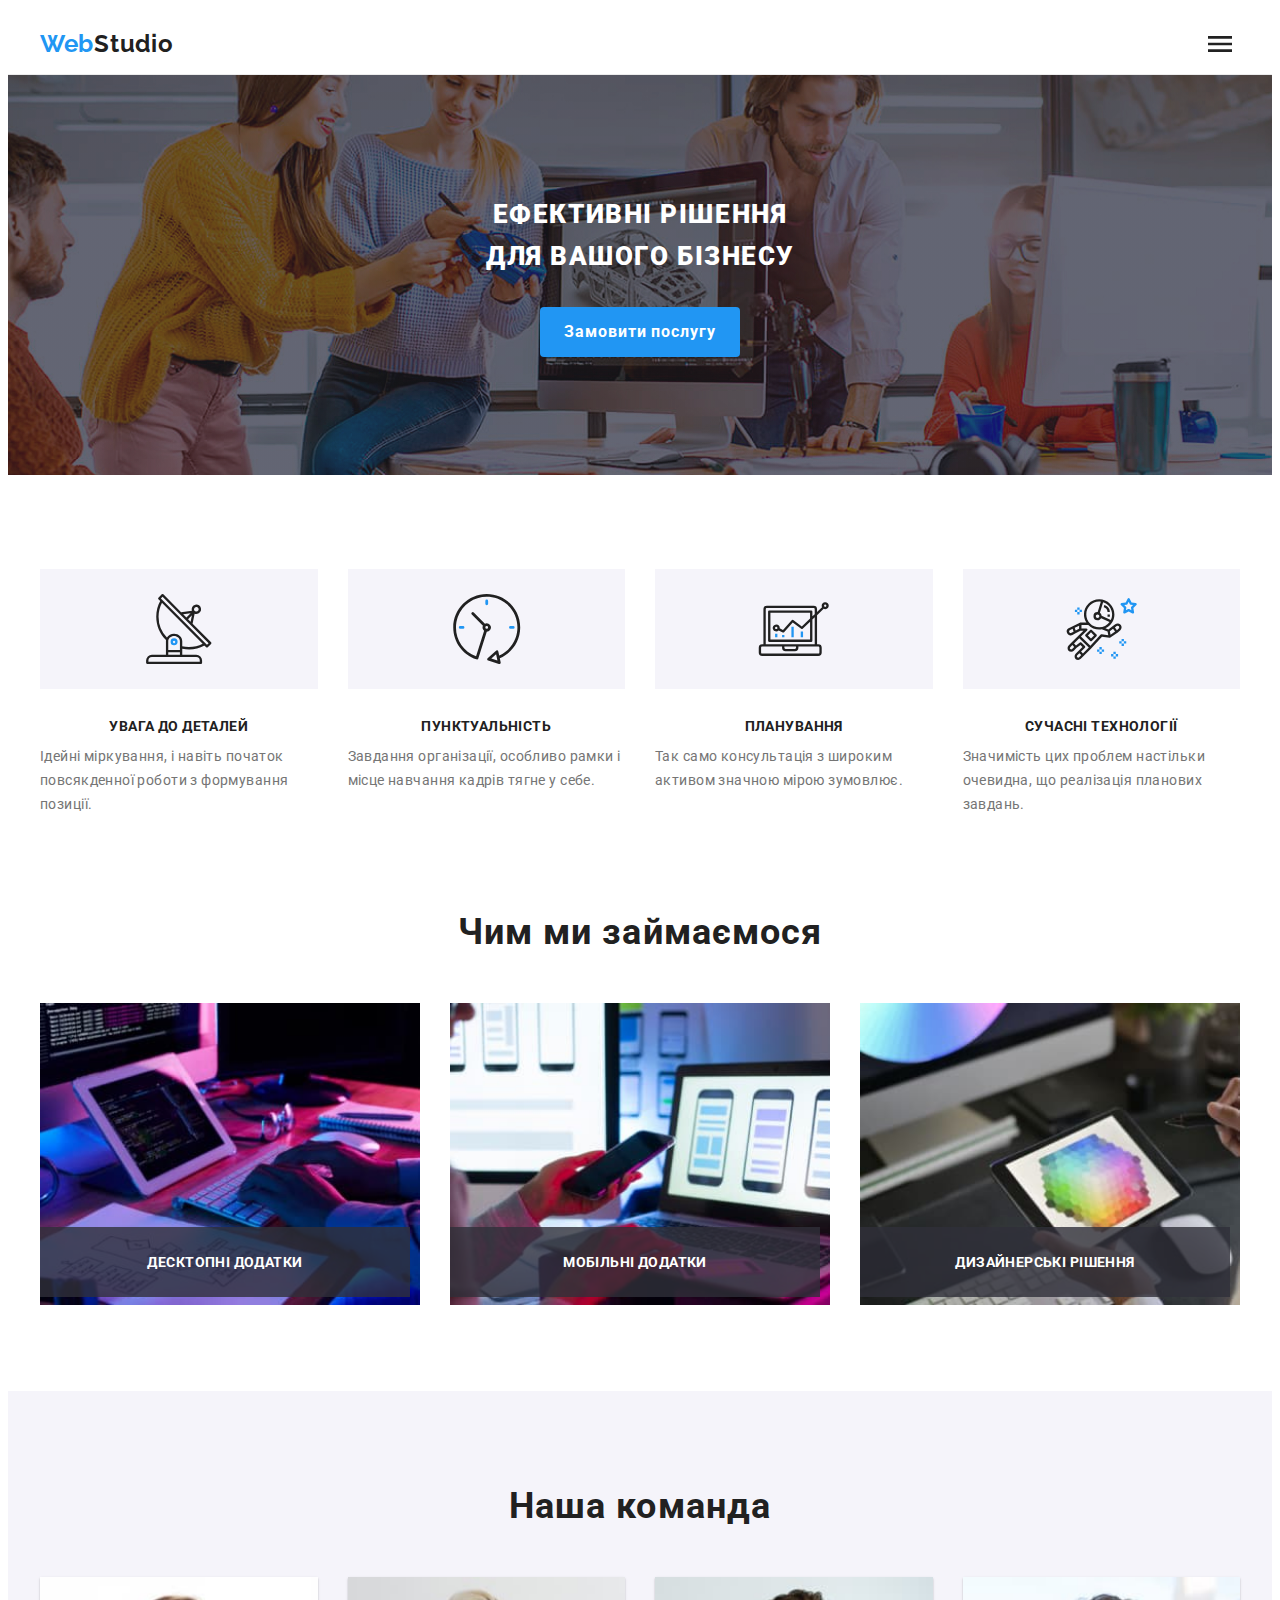
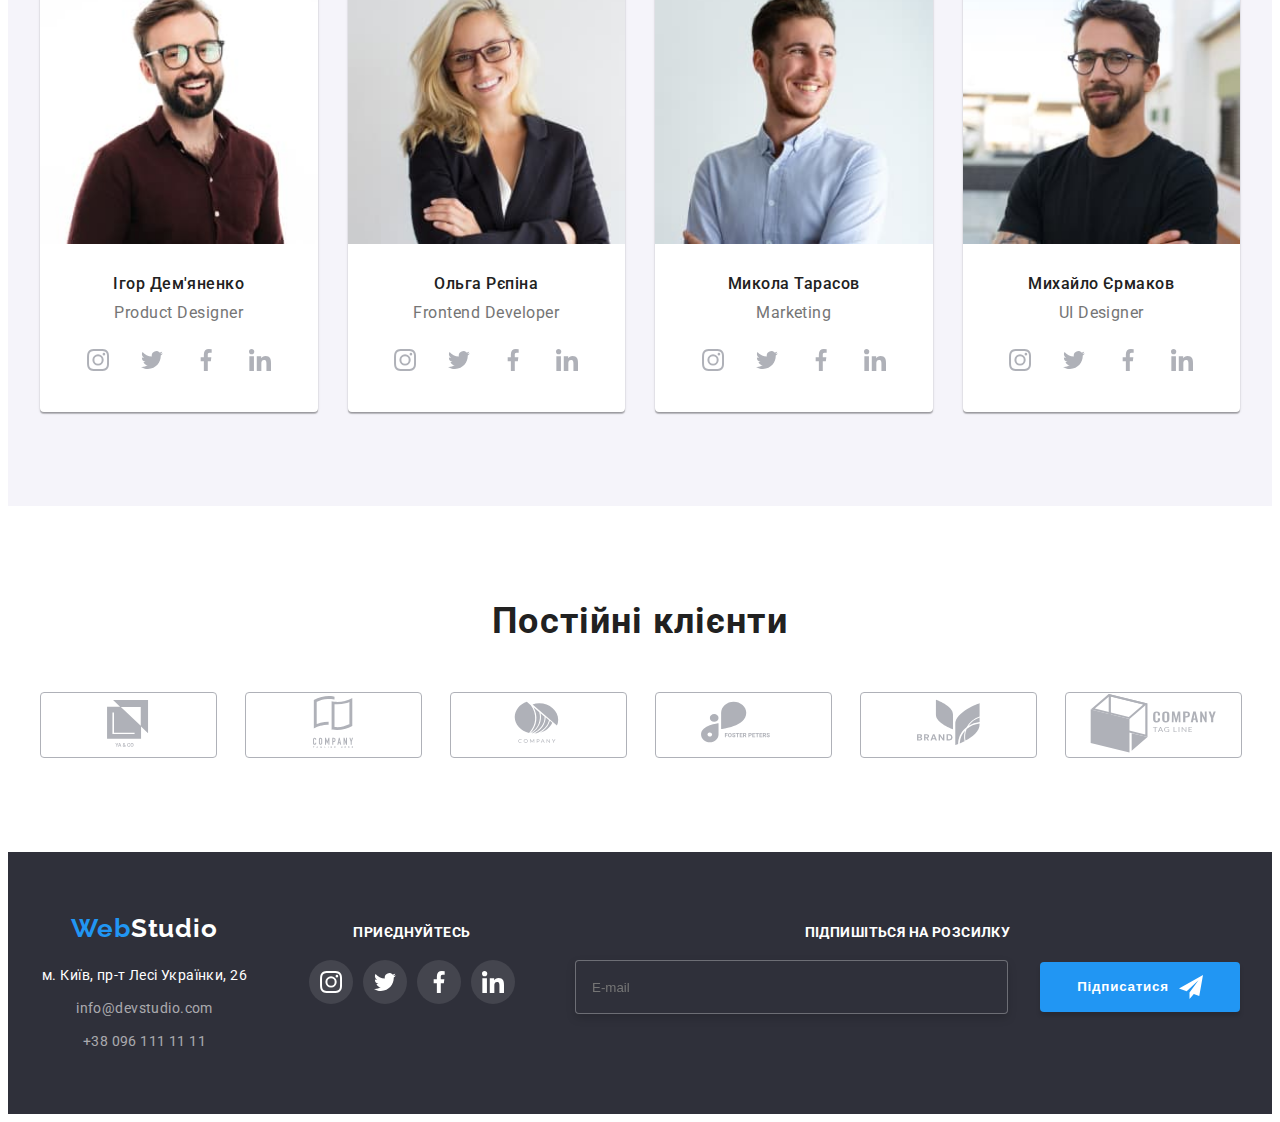
==== commit d4223284: "first commit" ====
--- a/index.html
+++ b/index.html
@@ -28,6 +28,12 @@
           <span class="logo--forward">Web</span
           ><span class="logo--back">Studio</span>
         </a>
+
+        <button class="mob-menu-btn" type="button" data-menu-open>
+          <svg class="menu-btn-icon" width="40" height="40">
+            <use href="./image/icons.svg#icon-menu_mob"></use>
+          </svg>
+        </button>
 
         <nav class="main-nav">
           <ul class="main-nav__list list">
@@ -64,6 +70,69 @@
             </a>
           </li>
         </ul>
+      </div>
+
+      <div class="mob-menu is-hidden" data-menu>
+        <div class="container">
+          <div class="mob-menu__top">
+            <button class="mob-close-btn" type="button" data-menu-close>
+              <svg class="menu-close-icon" width="40" height="40">
+                <use href="./image/icons.svg#icon-close_mob"></use>
+              </svg>
+            </button>
+            <nav class="mob-nav">
+              <ul class="mob-nav__list list">
+                <li class="mob-nav__item">
+                  <a href="./index.html" class="mob-nav__link current">
+                    Студія
+                  </a>
+                </li>
+                <li class="mob-nav__item">
+                  <a href="./portfolio.html" class="mob-nav__link">
+                    Портфоліо
+                  </a>
+                </li>
+                <li class="mob-nav__item">
+                  <a href="#" class="mob-nav__link"> Контакти </a>
+                </li>
+              </ul>
+            </nav>
+          </div>
+          <div class="mob-menu__bottom">
+            <ul class="mob-contact__list list">
+              <li class="mob-contact__item">
+                <a
+                  href="mailto:info@devstudio.com"
+                  class="mob-contact__link--mail"
+                  >info@devstudio.com
+                </a>
+              </li>
+              <li class="mob-contact__item">
+                <a href="tel:+380961111111" class="mob-contact__link--tel"
+                  >+38 096 111 11 11
+                </a>
+              </li>
+            </ul>
+
+            <ul class="mob-soc__list">
+              <li class="mob-soc__item">
+                <a href="" class="mob-soc__link">Instagram</a>
+              </li>
+
+              <li class="mob-soc__item">
+                <a href="" class="mob-soc__link">Twitter</a>
+              </li>
+
+              <li class="mob-soc__item">
+                <a href="" class="mob-soc__link">Facebook</a>
+              </li>
+
+              <li class="mob-soc__item">
+                <a href="" class="mob-soc__link">LinkedIn</a>
+              </li>
+            </ul>
+          </div>
+        </div>
       </div>
     </header>
     <main>
@@ -495,7 +564,7 @@
       </div>
     </footer>
 
-    <!-- <div class="backdrope is-hidden" data-modal>
+    <div class="backdrope is-hidden" data-modal>
       <div class="modal">
         <button type="button" data-modal-close class="button-modal-close">
           <svg class="icon-close-black" width="18" height="18">
@@ -584,6 +653,7 @@
         </form>
       </div>
     </div>
-    <script src="./js/modal.js"></script> -->
+    <script src="./js/modal.js"></script>
+    <script src="./js/menu.js"></script>
   </body>
 </html>
--- a/css/main.min.css
+++ b/css/main.min.css
@@ -1 +1 @@
-:root{--accent-color: #2196f3;--main-text-color: #757575;--main-bgc: #ffffff;--secondary-text-color: #212121;--secondary-bgc: #2f303a;--third-bgc: #f5f4fa;--footer-contact: rgba(255, 255, 255, 0.6);--font-weight-bold: 700;--font-size-main: 14px;--icon-fill: #afb1b8;--hover-effect: 250ms cubic-bezier(0.4, 0, 0.2, 1)}body{background-color:var(--main-bgc);color:var(--main-text-color);font-family:"Roboto",sans-serif}img{display:block;max-width:100%;width:100%;height:auto}p,h1,h2,h3,h4,h5,h6{margin:0}ul,ol{margin:0;padding-left:0}.list{list-style:none}.container{padding-left:15px;padding-right:15px;margin:0 auto}@media screen and (min-width: 480px){.container{max-width:480px}}@media screen and (min-width: 768px){.container{max-width:768px}}@media screen and (min-width: 1200px){.container{max-width:1200px}}.section{padding-top:60px;padding-bottom:60px}@media screen and (min-width: 1200px){.section{padding-top:94px;padding-bottom:94px}}.section-title{color:var(--secondary-text-color);font-weight:var(--font-weight-bold);font-size:36px;line-height:1.17;text-align:center;letter-spacing:.03em;margin-bottom:30px}@media screen and (min-width: 1200px){.section-title{margin-bottom:50px}}header{border-bottom:1px solid #ececec}.main-header{display:flex;align-items:center}.logo{text-decoration:none;font-family:"Raleway";font-weight:var(--font-weight-bold);font-size:26px;line-height:1.19;letter-spacing:.03em;margin-right:93px}.logo--forward{color:var(--accent-color)}.logo--back{color:var(--secondary-text-color)}.main-nav{display:none}.main-nav__list{display:flex}.main-nav__link{display:block;position:relative;color:var(--secondary-text-color);text-decoration:none;font-weight:500;font-size:var(--font-size-main);line-height:1.14;letter-spacing:.02em;padding-bottom:32px;padding-top:32px;transition:color var(--hover-effect)}.main-nav__link:hover,.main-nav__link:focus{color:var(--accent-color)}.main-nav__link.current{color:var(--accent-color)}.main-nav__item:not(:last-child){margin-right:40px}.current::after{position:absolute;display:block;bottom:-1px;content:"";width:100%;height:4px;background-color:var(--accent-color)}.contact-header__list{display:none;display:flex;margin-left:auto;gap:50px;display:none}.contact-header__link{color:var(--main-text-color);text-decoration:none;font-weight:500;font-size:var(--font-size-main);line-height:1.14;letter-spacing:.02em;display:flex;flex-direction:row-reverse;gap:10px;align-items:center;justify-content:center;transition:color var(--hover-effect)}.contact-header__link:hover,.contact-header__link:focus{color:var(--accent-color)}.contact-header__link-mail-icon{fill:var(--main-text-color);transition:fill var(--hover-effect)}.contact-header__link:hover .contact-header__link-mail-icon{fill:var(--accent-color)}.contact-header__link:focus .contact-header__link-mail-icon{fill:var(--accent-color)}.contact-header__link-tel-icon{fill:var(--main-text-color);transition:fill var(--hover-effect)}.contact-header__link:hover .contact-header__link-tel-icon{fill:var(--accent-color)}.contact-header__link:focus .contact-header__link-tel-icon{fill:var(--accent-color)}.hero-section{width:100%;text-align:center}.hero{padding:118px;margin:0 auto;background-image:linear-gradient(rgba(47, 48, 58, 0.4), rgba(47, 48, 58, 0.4)),url(../image/img-overlay.jpg);background-position:center}.hero__title{max-width:320px;color:var(--main-bgc);font-weight:900;font-size:26px;line-height:1.6153846154;letter-spacing:.06em;text-transform:uppercase;margin:0 auto;margin-bottom:30px}.hero__button{display:inline-block;background:var(--accent-color);border-radius:4px;border:none;padding-top:10px;padding-right:32px;padding-bottom:10px;padding-left:32px;transition:color var(--hover-effect)}.hero__button:hover,.hero__button:focus{color:var(--accent-color);box-shadow:0px 4px 4px rgba(226,198,198,.15);cursor:pointer}.hero__button-name{color:var(--main-bgc);font-family:"Roboto";font-weight:var(--font-weight-bold);font-size:16px;line-height:1.88;letter-spacing:.06em}.visually-hidden{position:absolute;white-space:nowrap;width:1px;height:1px;overflow:hidden;border:0;padding:0;clip:rect(0 0 0 0);-webkit-clip-path:inset(50%);clip-path:inset(50%);margin:-1px}@media screen and (min-width: 768px){.benefits-section{padding-bottom:0px}}@media screen and (min-width: 1200px){.benefits-section{padding-bottom:0px}}.benefits__list{display:flex;flex-wrap:wrap;gap:30px}@media screen and (min-width: 768px){.benefits__item{width:calc((100% - 30px)/2)}}@media screen and (min-width: 1200px){.benefits__item{width:calc((100% - 90px)/4)}}.benefits__link{background-color:var(--third-bgc);display:flex;height:auto;max-width:100%;padding-top:25px;padding-bottom:25px;margin-bottom:30px}.benefits__link-icon{display:block;max-width:100%;width:100%}.benefits__sub-title{color:var(--secondary-text-color);font-weight:var(--font-weight-bold);font-size:var(--font-size-main);line-height:1.14;text-transform:uppercase;letter-spacing:.03em;text-align:center;margin-bottom:10px}.benefits__description{font-size:var(--font-size-main);line-height:1.71;letter-spacing:.03em}.job__section{display:none}@media screen and (min-width: 1200px){.job__section{display:block}}.jobs-container-list{display:flex;gap:30px}.job-item{width:calc((100% - 60px)/3);height:294px;position:relative}.job-title-container{position:absolute;bottom:0px;display:inline-flex;background:rgba(47,48,58,.8);width:370px;height:70px;align-items:center;justify-content:center}.job-item-title{font-weight:var(--font-weight-bold);font-size:14px;line-height:1.1428571429;text-align:center;letter-spacing:.03em;text-transform:uppercase;color:var(--main-bgc)}.team-container-list{display:flex;flex-wrap:wrap;gap:30px}.team-member{background-color:var(--main-bgc);box-shadow:0px 1px 3px rgba(0,0,0,.12),0px 1px 1px rgba(0,0,0,.14),0px 2px 1px rgba(0,0,0,.2);border-radius:0px 0px 4px 4px;width:100%;padding-bottom:30px}@media screen and (min-width: 768px){.team-member{width:calc((100% - 30px)/2)}}@media screen and (min-width: 1200px){.team-member{width:calc((100% - 90px)/4)}}.team{background-color:var(--third-bgc)}.team-member-name{color:var(--secondary-text-color);font-weight:500;font-size:16px;line-height:1.19;text-align:center;letter-spacing:.03em;margin-bottom:10px;margin-top:30px}.team-member-position{font-size:16px;line-height:1.19;text-align:center;letter-spacing:.03em;margin-bottom:16px}.social-list{display:flex;justify-content:center;gap:10px}.social-item{width:44px;height:44px}.social-link{width:44px;height:44px;border-radius:50%;display:flex;align-items:center;justify-content:center;transition:background-color 250ms cubic-bezier(0.4, 0, 0.2, 1)}.social-link:hover,.social-link:focus{background-color:var(--accent-color)}.social-link-icon{fill:var(--icon-fill);transition:fill var(--hover-effect)}.social-link:hover .social-link-icon,.social-link:focus .social-link-icon{fill:var(--main-bgc)}.client-list{display:flex;gap:30px;flex-wrap:wrap;justify-content:center}.client-list-item{width:calc((100% - 30px)/2)}@media screen and (min-width: 768px){.client-list-item{width:calc((100% - 60px)/3)}}@media screen and (min-width: 1200px){.client-list-item{width:calc((100% - 150px)/6)}}.client-link{width:100%;display:block;border:1px solid var(--icon-fill);border-radius:4px;transition:border var(--hover-effect)}.client-link:hover,.client-link:focus{border:1px solid var(--accent-color)}.client-icon{width:100%;fill:var(--icon-fill);transition:fill var(--hover-effect)}.client-link:hover .client-icon,.client-link:focus .client-icon{fill:var(--accent-color)}.footer{padding-top:60px;padding-bottom:60px;background-color:var(--secondary-bgc)}.footer-container{display:flex;width:100%;flex-wrap:wrap;gap:60px;justify-content:space-around;align-items:baseline}@media screen and (min-width: 1200px){.footer-container{flex-wrap:nowrap}}.address-studio{display:inline-block;min-width:209px;color:var(--main-bgc);text-decoration:none;font-size:var(--font-size-main);line-height:1.71;font-style:normal;letter-spacing:.03em}.adress-nav{width:100%;text-align:center}@media screen and (min-width: 768px){.adress-nav{width:auto}}@media screen and (min-width: 1200px){.adress-nav{width:auto}}.adress-nav .adress-item:not(:last-child){margin-bottom:9px}.logo-footer{width:100%;display:block;text-decoration:none;font-family:"Raleway";font-weight:var(--font-weight-bold);font-size:26px;line-height:1.19;letter-spacing:.03em;font-style:normal;margin-bottom:20px}.logo-footer--back{color:var(--main-bgc)}.contact-footer{color:var(--footer-contact);text-decoration:none;font-size:var(--font-size-main);line-height:1.71;font-style:normal;letter-spacing:.03em;transition:color var(--hover-effect)}.contact-footer:hover,.contact-footer:focus{color:var(--accent-color)}.welcome-container{width:100%;text-align:center}@media screen and (min-width: 768px){.welcome-container{width:auto}}@media screen and (min-width: 1200px){.welcome-container{width:auto}}.welcome-title{font-weight:var(--font-weight-bold);font-size:var(--font-size-main);line-height:1.1428571429;letter-spacing:.03em;text-transform:uppercase;color:var(--main-bgc);padding-top:12px;margin-bottom:20px}.social-link-icon-footer{fill:var(--main-bgc)}.social-link-footer{display:flex;align-items:center;justify-content:center;background-color:rgba(255,255,255,.1);width:44px;height:44px;border-radius:50%;transition:background-color var(--hover-effect)}.social-link-footer:hover,.social-link-footer:focus{background-color:var(--accent-color)}.subscribe-container{text-align:center;width:100%}.subscribe-wrap{display:flex;flex-wrap:wrap;flex-direction:column;width:100%;align-items:center;gap:20px}@media screen and (min-width: 1200px){.subscribe-wrap{flex-wrap:nowrap;flex-direction:row}}.subscribe-input{padding-left:16px;width:100%;min-height:50px;outline:rgba(0,0,0,0);cursor:pointer;color:var(--main-text-color);background-color:var(--secondary-bgc);border:1px solid rgba(255,255,255,.3);filter:drop-shadow(0px 4px 4px rgba(0, 0, 0, 0.15));border-radius:4px;transition:border-color var(--hover-effect)}.subscribe-input:hover,.subscribe-input:focus{border-color:var(--accent-color)}.subscribe-button{display:flex;align-items:center;justify-content:center;margin-left:12px;width:200px;height:50px;padding:10px 52px;background:var(--accent-color);box-shadow:0px 4px 4px rgba(0,0,0,.15);border-radius:4px;font-weight:var(--font-weight-bold);line-height:1.875;color:var(--main-bgc);letter-spacing:.06em;border-color:rgba(0,0,0,0);transition:box-shadow var(--hover-effect)}.subscribe-button span{display:flex;fill:var(--main-bgc);margin-left:10px}.subscribe-button:hover,.subscribe-button:focus{background-color:var(--accent-color);color:var(--main-bgc);box-shadow:0px 4px 4px rgba(226,198,198,.15);cursor:pointer}.project-list{display:flex;flex-wrap:wrap;-moz-column-gap:30px;column-gap:30px;row-gap:30px}.project-link{display:block;text-decoration:none;font-family:"Roboto";font-style:normal;font-weight:400;font-size:16px;line-height:1.9;text-decoration:none;letter-spacing:.03em;color:var(--main-text-color);transition:box-shadow var(--hover-effect)}.project-link:hover,.project-link:focus{box-shadow:0px 1px 1px rgba(0,0,0,.12),0px 4px 4px rgba(0,0,0,.06),1px 4px 6px rgba(0,0,0,.16)}.container-overlay{position:relative;overflow:hidden}.projects-container{display:block;border:1px solid #eee;border-top:none;padding-right:23px;padding-bottom:20px;padding-left:25px}.project-name{display:block;font-weight:var(--font-weight-bold);font-size:18px;line-height:2;letter-spacing:.06em;color:var(--secondary-text-color);margin-bottom:4px}.projject-bottom-text{position:absolute;width:370px;padding:63px 24px;top:0;color:var(--main-bgc);background-color:rgba(33,150,243,.9);font-weight:400;font-size:18px;line-height:1.5555555556;letter-spacing:.03em;transform:translateY(100%);transition:transform var(--hover-effect)}.project-link:hover .projject-bottom-text{transform:translateY(0)}.project-link:focus .projject-bottom-text{transform:translateY(0)}.filter-button-container{display:flex;justify-content:center;gap:8px}.filter-button{background-color:var(--third-bgc);font-family:"Roboto";font-style:normal;font-weight:500;font-size:16px;line-height:26px;text-align:center;letter-spacing:.03em;color:var(--secondary-text-color);cursor:pointer;border-style:none;padding-top:6px;padding-bottom:6px;padding-right:22px;padding-left:22px;transition:background-color var(--hover-effect),box-shadow var(--hover-effect),border-radius var(--hover-effect)}.filter-button:hover,.filter-button:focus{background-color:var(--accent-color);box-shadow:0px 3px 1px rgba(0,0,0,.1),0px 1px 2px rgba(0,0,0,.08),0px 2px 2px rgba(0,0,0,.12);border-radius:4px}.filter-button-name{color:var(--secondary-text-color);font-family:"Roboto";font-style:normal;font-weight:500;font-size:16px;line-height:1.63;text-align:center}.filter-button:hover .filter-button-name,.filter-button:focus .filter-button-name{color:var(--main-bgc)}.filter-button-list{margin-bottom:50px;display:flex;justify-content:center;gap:8px}.backdrope{position:fixed;top:0;left:0;width:100%;height:100%;background-color:rgba(0,0,0,.2);transition:opacity 250ms linear,visibility 250ms linear}.is-hidden{visibility:hidden;opacity:0;pointer-events:none}.backdrope.is-hidden .modal{transform:translate(-50%, -50%) scaleY(0)}.modal{position:absolute;padding:40px 39px 40px 41px;margin-bottom:12px;width:528px;min-height:581px;top:50%;left:50%;background-color:var(--main-bgc);box-shadow:0px 1px 3px rgba(0,0,0,.12),0px 1px 1px rgba(0,0,0,.14),0px 2px 1px rgba(0,0,0,.2);border-radius:4px;transform:translate(-50%, -50%) scale(1);transition:transform 200ms linear}.visually-hidden{position:absolute;white-space:nowrap;width:1px;height:1px;overflow:hidden;border:0;padding:0;clip:rect(0 0 0 0);-webkit-clip-path:inset(50%);clip-path:inset(50%);margin:-1px}.modal-title{margin-bottom:30px;font-weight:var(--font-weight-bold);font-size:20px;line-height:1.15;text-align:center;letter-spacing:.03em;color:var(--secondary-text-color)}.input-container{margin-bottom:10px}.input-wrap{position:relative}.modal-input{padding-left:42px;width:100%;height:40px;border:1px solid rgba(33,33,33,.2);border-radius:4px;outline:rgba(0,0,0,0);transition:border-color var(--hover-effect)}.modal-input:hover,.modal-input:focus{border-color:var(--accent-color);cursor:pointer}.modal-label{font-size:12px;line-height:1.1666666667;letter-spacing:.01em;margin-bottom:4px;cursor:pointer}.icon-modal{position:absolute;left:12px;top:50%;transform:translateY(-50%);transition:fill var(--hover-effect)}.modal-input:hover+.icon-modal,.modal-input:focus+.icon-modal{fill:var(--accent-color);cursor:pointer}.icon-modal:hover,.icon-modal:focus{fill:var(--accent-color);cursor:pointer}.modal-text{padding:12px 16px;font-size:12px;line-height:1.1666666667;letter-spacing:.01em;width:100%;height:120px;border-radius:4px;outline:rgba(0,0,0,0);resize:none;transition:border-color var(--hover-effect)}.modal-text::-moz-placeholder{color:rgba(117,117,117,.5)}.modal-text:-ms-input-placeholder{color:rgba(117,117,117,.5)}.modal-text::placeholder{color:rgba(117,117,117,.5)}.modal-text:hover,.modal-text:focus{border-color:var(--accent-color);cursor:pointer}.button-modal-close{position:absolute;top:8px;right:8px;cursor:pointer;width:30px;height:30px;border-radius:50%;display:flex;align-items:center;justify-content:center;border-color:rgba(0,0,0,0);background-color:rgba(0,0,0,.1)}.button-modal-close:hover,.button-modal-close:focus{fill:var(--accent-color)}.icon-close-black{fill:0}.button-wrap{display:flex;text-align:center;justify-content:center}.sent-button{min-width:200px;height:50px;padding:10px 52px;background:var(--accent-color);border-radius:4px;font-weight:var(--font-weight-bold);line-height:1.875;color:var(--main-bgc);letter-spacing:.06em;border-color:rgba(0,0,0,0);transition:box-shadow var(--hover-effect)}.sent-button:hover,.sent-button:focus{box-shadow:0px 4px 4px rgba(0,0,0,.15);cursor:pointer}.checkbox-text{display:flex;gap:6px}.checkbox-text span{display:flex;justify-content:center;align-items:center;width:16px;height:15px;border:2px solid var(--secondary-text-color);border-radius:2px;margin-right:7px;fill:rgba(0,0,0,0);cursor:pointer}.checkbox-input:checked+.checkbox-text span{background-color:var(--accent-color);border:none;fill:var(--main-bgc)}.checkbox-input:focus+.checkbox-text span{border-color:var(--accent-color)}.checkbox-contract{color:var(--accent-color)}.checkbox-input{transition:background-color var(--hover-effect),fill var(--hover-effect)}/*# sourceMappingURL=main.min.css.map */+:root{--accent-color: #2196f3;--main-text-color: #757575;--main-bgc: #ffffff;--secondary-text-color: #212121;--secondary-bgc: #2f303a;--third-bgc: #f5f4fa;--footer-contact: rgba(255, 255, 255, 0.6);--font-weight-bold: 700;--font-size-main: 14px;--icon-fill: #afb1b8;--hover-effect: 250ms cubic-bezier(0.4, 0, 0.2, 1)}body{background-color:var(--main-bgc);color:var(--main-text-color);font-family:"Roboto",sans-serif}img{display:block;max-width:100%;width:100%;height:auto}p,h1,h2,h3,h4,h5,h6{margin:0}ul,ol{margin:0;padding-left:0}.list{list-style:none}.container{padding-left:15px;padding-right:15px;margin:0 auto}@media screen and (min-width: 480px){.container{max-width:480px}}@media screen and (min-width: 768px){.container{max-width:768px}}@media screen and (min-width: 1200px){.container{max-width:1200px}}.section{padding-top:60px;padding-bottom:60px}@media screen and (min-width: 1200px){.section{padding-top:94px;padding-bottom:94px}}.section-title{color:var(--secondary-text-color);font-weight:var(--font-weight-bold);font-size:36px;line-height:1.17;text-align:center;letter-spacing:.03em;margin-bottom:30px}@media screen and (min-width: 1200px){.section-title{margin-bottom:50px}}.no-scroll{overflow:hidden}header{border-bottom:1px solid #ececec}.main-header{display:flex;align-items:center;padding-top:16px;padding-bottom:10px}.mob-menu{position:fixed;background-color:var(--main-bgc);z-index:1;width:100vw;height:100vh;top:0}.mob-menu>.container{height:100%;display:flex;flex-direction:column;justify-content:space-between;overflow:scroll}.mob-close-btn{width:40px;height:40px;background-color:rgba(0,0,0,0);border:none;padding:0;margin-left:auto;display:block;cursor:pointer;transition:fill var(--hover-effect);margin-bottom:8px}.menu-close-icon{fill:var(--secondary-text-color)}.mob-close-btn:hover .menu-close-icon,.mob-close-btn:focus .menu-close-icon{fill:var(--accent-color)}.mob-nav__item:not(:last-child){margin-bottom:32px}.mob-nav__link{text-decoration:none;font-weight:500;font-size:40px;line-height:1.175;letter-spacing:.02em;transition:color var(--hover-effect);color:var(--secondary-text-color)}.mob-nav__link.current{color:var(--accent-color)}.mob-nav__link:hover,.mob-nav__link:focus{color:var(--accent-color)}.mob-contact__list{display:flex;flex-direction:column-reverse;gap:32px;margin-bottom:64px}.mob-contact__link{display:block}.mob-contact__link--tel{min-width:296px;max-height:40px;text-decoration:none;font-weight:500;font-size:33px;line-height:1.1764705882;letter-spacing:.02em;color:var(--accent-color)}@media screen and (min-width: 480px){.mob-contact__link--tel{font-size:34px}}.mob-contact__link--mail{text-decoration:none;font-family:"Roboto";font-style:normal;font-weight:500;font-size:24px;line-height:28px;letter-spacing:.02em;color:#757575}.mob-soc__list{list-style:none;display:flex;justify-content:flex-start;padding-bottom:48px}.mob-soc__item{display:flex}.mob-soc__item+.mob-soc__item::before{content:"";height:22px;width:1px;background-color:rgba(33,33,33,.2);border:rgba(0,0,0,0)}@media screen and (min-width: 480px){.mob-soc__item+.mob-soc__item::before{margin-right:10px}}@media screen and (min-width: 480px){.mob-soc__item+.mob-soc__item{margin-left:10px}}.mob-soc__link{height:100%;width:100%;font-weight:500;font-size:18px;line-height:1.2222222222;letter-spacing:.02em;color:var(--accent-color)}.mob-soc__item .mob-soc__link{text-decoration:none}.logo{text-decoration:none;font-family:"Raleway";font-weight:var(--font-weight-bold);font-size:24px;line-height:1.1666666667;letter-spacing:.03em}.logo--forward{color:var(--accent-color)}.logo--back{color:var(--secondary-text-color)}.mob-menu-btn{width:40px;height:40px;background-color:rgba(0,0,0,0);border:none;padding:0;margin-left:auto;transition:color var(--hover-effect)}.menu-btn-icon{fill:var(--secondary-text-color)}.mob-menu-btn:hover .menu-btn-icon,.mob-menu-btn:focus .menu-btn-icon{fill:var(--accent-color);cursor:pointer}.main-nav{display:none}.main-nav__list{display:flex}.main-nav__link{display:block;position:relative;color:var(--secondary-text-color);text-decoration:none;font-weight:500;font-size:var(--font-size-main);line-height:1.14;letter-spacing:.02em;padding-bottom:32px;padding-top:32px;transition:color var(--hover-effect)}.main-nav__link:hover,.main-nav__link:focus{color:var(--accent-color)}.main-nav__link.current{color:var(--accent-color)}.main-nav__item:not(:last-child){margin-right:40px}.current::after{display:block;display:none;position:absolute;bottom:-1px;content:"";width:100%;height:4px;background-color:var(--accent-color)}.contact-header__list{display:none;display:flex;margin-left:auto;gap:50px;display:none}.contact-header__link{color:var(--main-text-color);text-decoration:none;font-weight:500;font-size:var(--font-size-main);line-height:1.14;letter-spacing:.02em;display:flex;flex-direction:row-reverse;gap:10px;align-items:center;justify-content:center;transition:color var(--hover-effect)}.contact-header__link:hover,.contact-header__link:focus{color:var(--accent-color)}.contact-header__link-mail-icon{fill:var(--main-text-color);transition:fill var(--hover-effect)}.contact-header__link:hover .contact-header__link-mail-icon{fill:var(--accent-color)}.contact-header__link:focus .contact-header__link-mail-icon{fill:var(--accent-color)}.contact-header__link-tel-icon{fill:var(--main-text-color);transition:fill var(--hover-effect)}.contact-header__link:hover .contact-header__link-tel-icon{fill:var(--accent-color)}.contact-header__link:focus .contact-header__link-tel-icon{fill:var(--accent-color)}.hero-section{width:100%;text-align:center}.hero{padding:118px 60px;margin:0 auto;background-image:linear-gradient(rgba(47, 48, 58, 0.4), rgba(47, 48, 58, 0.4)),url(../image/img-overlay.jpg);background-position:center}.hero__title{max-width:320px;color:var(--main-bgc);font-weight:900;font-size:26px;line-height:1.6153846154;letter-spacing:.06em;text-transform:uppercase;margin:0 auto;margin-bottom:30px}.hero__button{display:inline-block;background:var(--accent-color);border-radius:4px;border:none;padding:10px 24px;transition:color var(--hover-effect)}.hero__button:hover,.hero__button:focus{color:var(--accent-color);box-shadow:0px 4px 4px rgba(226,198,198,.15);cursor:pointer}.hero__button-name{color:var(--main-bgc);font-family:"Roboto";font-weight:var(--font-weight-bold);font-size:16px;line-height:1.88;letter-spacing:.06em}.visually-hidden{position:absolute;white-space:nowrap;width:1px;height:1px;overflow:hidden;border:0;padding:0;clip:rect(0 0 0 0);-webkit-clip-path:inset(50%);clip-path:inset(50%);margin:-1px}@media screen and (min-width: 768px){.benefits-section{padding-bottom:0px}}@media screen and (min-width: 1200px){.benefits-section{padding-bottom:0px}}.benefits__list{display:flex;flex-wrap:wrap;gap:30px}@media screen and (min-width: 768px){.benefits__item{width:calc((100% - 30px)/2)}}@media screen and (min-width: 1200px){.benefits__item{width:calc((100% - 90px)/4)}}.benefits__link{background-color:var(--third-bgc);display:flex;height:auto;max-width:100%;padding-top:25px;padding-bottom:25px;margin-bottom:30px}.benefits__link-icon{display:block;max-width:100%;width:100%}.benefits__sub-title{color:var(--secondary-text-color);font-weight:var(--font-weight-bold);font-size:var(--font-size-main);line-height:1.14;text-transform:uppercase;letter-spacing:.03em;text-align:center;margin-bottom:10px}.benefits__description{font-size:var(--font-size-main);line-height:1.71;letter-spacing:.03em}.job__section{display:none}@media screen and (min-width: 1200px){.job__section{display:block}}.jobs-container-list{display:flex;gap:30px}.job-item{width:calc((100% - 60px)/3);height:294px;position:relative}.job-title-container{position:absolute;bottom:0px;display:inline-flex;background:rgba(47,48,58,.8);width:370px;height:70px;align-items:center;justify-content:center}.job-item-title{font-weight:var(--font-weight-bold);font-size:14px;line-height:1.1428571429;text-align:center;letter-spacing:.03em;text-transform:uppercase;color:var(--main-bgc)}.team-container-list{display:flex;flex-wrap:wrap;gap:30px}.team-member{background-color:var(--main-bgc);box-shadow:0px 1px 3px rgba(0,0,0,.12),0px 1px 1px rgba(0,0,0,.14),0px 2px 1px rgba(0,0,0,.2);border-radius:0px 0px 4px 4px;width:100%;padding-bottom:30px}@media screen and (min-width: 768px){.team-member{width:calc((100% - 30px)/2)}}@media screen and (min-width: 1200px){.team-member{width:calc((100% - 90px)/4)}}.team{background-color:var(--third-bgc)}.team-member-name{color:var(--secondary-text-color);font-weight:500;font-size:16px;line-height:1.19;text-align:center;letter-spacing:.03em;margin-bottom:10px;margin-top:30px}.team-member-position{font-size:16px;line-height:1.19;text-align:center;letter-spacing:.03em;margin-bottom:16px}.social-list{display:flex;justify-content:center;gap:10px}.social-item{width:44px;height:44px}.social-link{width:44px;height:44px;border-radius:50%;display:flex;align-items:center;justify-content:center;transition:background-color 250ms cubic-bezier(0.4, 0, 0.2, 1)}.social-link:hover,.social-link:focus{background-color:var(--accent-color)}.social-link-icon{fill:var(--icon-fill);transition:fill var(--hover-effect)}.social-link:hover .social-link-icon,.social-link:focus .social-link-icon{fill:var(--main-bgc)}.client-list{display:flex;gap:30px;flex-wrap:wrap;justify-content:center}.client-list-item{width:calc((100% - 30px)/2)}@media screen and (min-width: 768px){.client-list-item{width:calc((100% - 60px)/3)}}@media screen and (min-width: 1200px){.client-list-item{width:calc((100% - 150px)/6)}}.client-link{width:100%;display:block;border:1px solid var(--icon-fill);border-radius:4px;transition:border var(--hover-effect)}.client-link:hover,.client-link:focus{border:1px solid var(--accent-color)}.client-icon{width:100%;fill:var(--icon-fill);transition:fill var(--hover-effect)}.client-link:hover .client-icon,.client-link:focus .client-icon{fill:var(--accent-color)}.footer{padding-top:60px;padding-bottom:60px;background-color:var(--secondary-bgc)}.footer-container{display:flex;width:100%;flex-wrap:wrap;gap:60px;justify-content:space-around;align-items:baseline}@media screen and (min-width: 1200px){.footer-container{flex-wrap:nowrap}}.address-studio{display:inline-block;min-width:209px;color:var(--main-bgc);text-decoration:none;font-size:var(--font-size-main);line-height:1.71;font-style:normal;letter-spacing:.03em}.adress-nav{width:100%;text-align:center}@media screen and (min-width: 768px){.adress-nav{width:auto}}@media screen and (min-width: 1200px){.adress-nav{width:auto}}.adress-nav .adress-item:not(:last-child){margin-bottom:9px}.logo-footer{width:100%;display:block;text-decoration:none;font-family:"Raleway";font-weight:var(--font-weight-bold);font-size:26px;line-height:1.19;letter-spacing:.03em;font-style:normal;margin-bottom:20px}.logo-footer--back{color:var(--main-bgc)}.contact-footer{color:var(--footer-contact);text-decoration:none;font-size:var(--font-size-main);line-height:1.71;font-style:normal;letter-spacing:.03em;transition:color var(--hover-effect)}.contact-footer:hover,.contact-footer:focus{color:var(--accent-color)}.welcome-container{width:100%;text-align:center}@media screen and (min-width: 768px){.welcome-container{width:auto}}@media screen and (min-width: 1200px){.welcome-container{width:auto}}.welcome-title{font-weight:var(--font-weight-bold);font-size:var(--font-size-main);line-height:1.1428571429;letter-spacing:.03em;text-transform:uppercase;color:var(--main-bgc);padding-top:12px;margin-bottom:20px}.social-link-icon-footer{fill:var(--main-bgc)}.social-link-footer{display:flex;align-items:center;justify-content:center;background-color:rgba(255,255,255,.1);width:44px;height:44px;border-radius:50%;transition:background-color var(--hover-effect)}.social-link-footer:hover,.social-link-footer:focus{background-color:var(--accent-color)}.subscribe-container{text-align:center;width:100%}.subscribe-wrap{display:flex;flex-wrap:wrap;flex-direction:column;width:100%;align-items:center;gap:20px}@media screen and (min-width: 1200px){.subscribe-wrap{flex-wrap:nowrap;flex-direction:row}}.subscribe-input{padding-left:16px;width:100%;min-height:50px;outline:rgba(0,0,0,0);cursor:pointer;color:var(--main-text-color);background-color:var(--secondary-bgc);border:1px solid rgba(255,255,255,.3);filter:drop-shadow(0px 4px 4px rgba(0, 0, 0, 0.15));border-radius:4px;transition:border-color var(--hover-effect)}.subscribe-input:hover,.subscribe-input:focus{border-color:var(--accent-color)}.subscribe-button{display:flex;align-items:center;justify-content:center;margin-left:12px;width:200px;height:50px;padding:10px 52px;background:var(--accent-color);box-shadow:0px 4px 4px rgba(0,0,0,.15);border-radius:4px;font-weight:var(--font-weight-bold);line-height:1.875;color:var(--main-bgc);letter-spacing:.06em;border-color:rgba(0,0,0,0);transition:box-shadow var(--hover-effect)}.subscribe-button span{display:flex;fill:var(--main-bgc);margin-left:10px}.subscribe-button:hover,.subscribe-button:focus{background-color:var(--accent-color);color:var(--main-bgc);box-shadow:0px 4px 4px rgba(226,198,198,.15);cursor:pointer}.project-list{display:flex;flex-wrap:wrap;-moz-column-gap:30px;column-gap:30px;row-gap:30px}.project-link{display:block;text-decoration:none;font-family:"Roboto";font-style:normal;font-weight:400;font-size:16px;line-height:1.9;text-decoration:none;letter-spacing:.03em;color:var(--main-text-color);transition:box-shadow var(--hover-effect)}.project-link:hover,.project-link:focus{box-shadow:0px 1px 1px rgba(0,0,0,.12),0px 4px 4px rgba(0,0,0,.06),1px 4px 6px rgba(0,0,0,.16)}.container-overlay{position:relative;overflow:hidden}.projects-container{display:block;border:1px solid #eee;border-top:none;padding-right:23px;padding-bottom:20px;padding-left:25px}.project-name{display:block;font-weight:var(--font-weight-bold);font-size:18px;line-height:2;letter-spacing:.06em;color:var(--secondary-text-color);margin-bottom:4px}.projject-bottom-text{position:absolute;width:370px;padding:63px 24px;top:0;color:var(--main-bgc);background-color:rgba(33,150,243,.9);font-weight:400;font-size:18px;line-height:1.5555555556;letter-spacing:.03em;transform:translateY(100%);transition:transform var(--hover-effect)}.project-link:hover .projject-bottom-text{transform:translateY(0)}.project-link:focus .projject-bottom-text{transform:translateY(0)}.filter-button-container{display:flex;justify-content:center;gap:8px}.filter-button{background-color:var(--third-bgc);font-family:"Roboto";font-style:normal;font-weight:500;font-size:16px;line-height:26px;text-align:center;letter-spacing:.03em;color:var(--secondary-text-color);cursor:pointer;border-style:none;padding-top:6px;padding-bottom:6px;padding-right:22px;padding-left:22px;transition:background-color var(--hover-effect),box-shadow var(--hover-effect),border-radius var(--hover-effect)}.filter-button:hover,.filter-button:focus{background-color:var(--accent-color);box-shadow:0px 3px 1px rgba(0,0,0,.1),0px 1px 2px rgba(0,0,0,.08),0px 2px 2px rgba(0,0,0,.12);border-radius:4px}.filter-button-name{color:var(--secondary-text-color);font-family:"Roboto";font-style:normal;font-weight:500;font-size:16px;line-height:1.63;text-align:center}.filter-button:hover .filter-button-name,.filter-button:focus .filter-button-name{color:var(--main-bgc)}.filter-button-list{margin-bottom:50px;display:flex;justify-content:center;gap:8px}.backdrope{position:fixed;top:0;left:0;width:100%;height:100%;background-color:rgba(0,0,0,.2);transition:opacity 250ms linear,visibility 250ms linear}.is-hidden{visibility:hidden;opacity:0;pointer-events:none}.backdrope.is-hidden .modal{transform:translate(-50%, -50%) scaleY(0)}.modal{position:absolute;padding:40px 39px 40px 41px;margin-bottom:12px;min-width:320px;min-height:581px;top:50%;left:50%;background-color:var(--main-bgc);box-shadow:0px 1px 3px rgba(0,0,0,.12),0px 1px 1px rgba(0,0,0,.14),0px 2px 1px rgba(0,0,0,.2);border-radius:4px;transform:translate(-50%, -50%) scale(1);transition:transform 200ms linear}.visually-hidden{position:absolute;white-space:nowrap;width:1px;height:1px;overflow:hidden;border:0;padding:0;clip:rect(0 0 0 0);-webkit-clip-path:inset(50%);clip-path:inset(50%);margin:-1px}.modal-title{margin-bottom:30px;font-weight:var(--font-weight-bold);font-size:20px;line-height:1.15;text-align:center;letter-spacing:.03em;color:var(--secondary-text-color)}.input-container{margin-bottom:10px}.input-wrap{position:relative}.modal-input{padding-left:42px;width:100%;height:40px;border:1px solid rgba(33,33,33,.2);border-radius:4px;outline:rgba(0,0,0,0);transition:border-color var(--hover-effect)}.modal-input:hover,.modal-input:focus{border-color:var(--accent-color);cursor:pointer}.modal-label{font-size:12px;line-height:1.1666666667;letter-spacing:.01em;margin-bottom:4px;cursor:pointer}.icon-modal{position:absolute;left:12px;top:50%;transform:translateY(-50%);transition:fill var(--hover-effect)}.modal-input:hover+.icon-modal,.modal-input:focus+.icon-modal{fill:var(--accent-color);cursor:pointer}.icon-modal:hover,.icon-modal:focus{fill:var(--accent-color);cursor:pointer}.modal-text{padding:12px 16px;font-size:12px;line-height:1.1666666667;letter-spacing:.01em;width:100%;height:120px;border-radius:4px;outline:rgba(0,0,0,0);resize:none;transition:border-color var(--hover-effect)}.modal-text::-moz-placeholder{color:rgba(117,117,117,.5)}.modal-text:-ms-input-placeholder{color:rgba(117,117,117,.5)}.modal-text::placeholder{color:rgba(117,117,117,.5)}.modal-text:hover,.modal-text:focus{border-color:var(--accent-color);cursor:pointer}.button-modal-close{position:absolute;top:8px;right:8px;cursor:pointer;width:30px;height:30px;border-radius:50%;display:flex;align-items:center;justify-content:center;border-color:rgba(0,0,0,0);background-color:rgba(0,0,0,.1)}.button-modal-close:hover,.button-modal-close:focus{fill:var(--accent-color)}.icon-close-black{fill:0}.button-wrap{display:flex;text-align:center;justify-content:center}.sent-button{min-width:200px;height:50px;padding:10px 52px;background:var(--accent-color);border-radius:4px;font-weight:var(--font-weight-bold);line-height:1.875;color:var(--main-bgc);letter-spacing:.06em;border-color:rgba(0,0,0,0);transition:box-shadow var(--hover-effect)}.sent-button:hover,.sent-button:focus{box-shadow:0px 4px 4px rgba(0,0,0,.15);cursor:pointer}.checkbox-text{display:flex;gap:6px}.checkbox-text span{display:flex;justify-content:center;align-items:center;width:16px;height:15px;border:2px solid var(--secondary-text-color);border-radius:2px;margin-right:7px;fill:rgba(0,0,0,0);cursor:pointer}.checkbox-input:checked+.checkbox-text span{background-color:var(--accent-color);border:none;fill:var(--main-bgc)}.checkbox-input:focus+.checkbox-text span{border-color:var(--accent-color)}.checkbox-contract{color:var(--accent-color)}.checkbox-input{transition:background-color var(--hover-effect),fill var(--hover-effect)}/*# sourceMappingURL=main.min.css.map */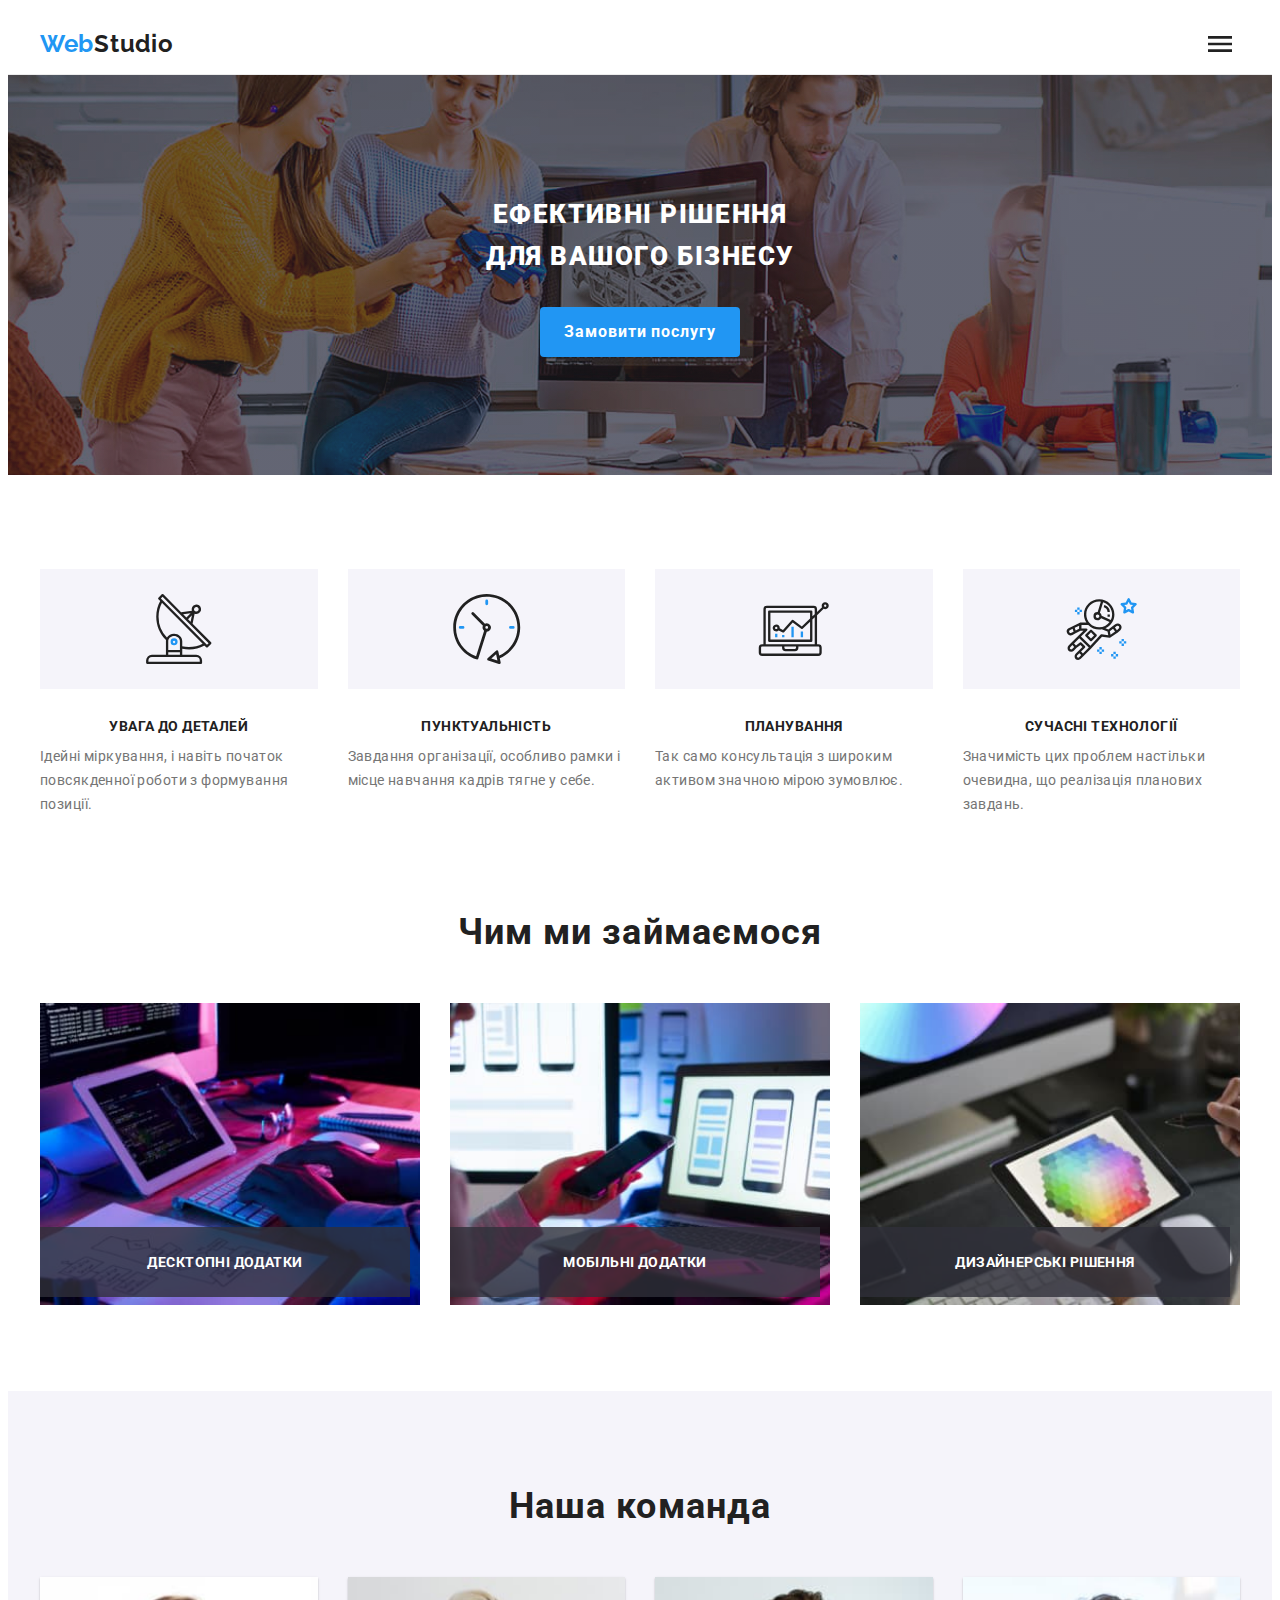
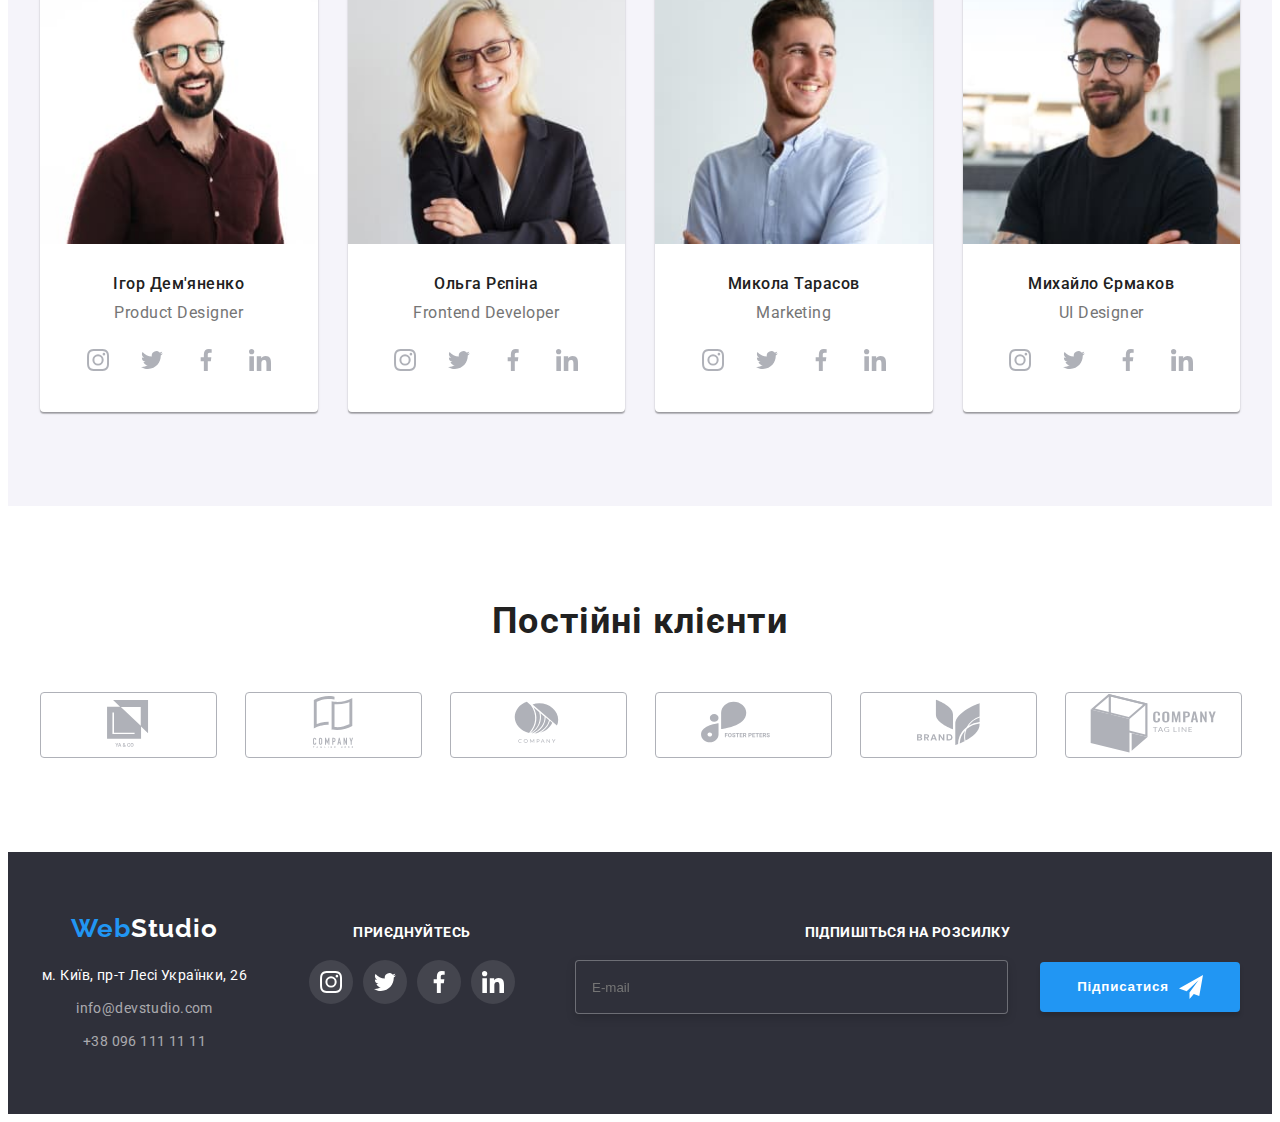
==== commit d83e9aa3: "04:00" ====
--- a/index.html
+++ b/index.html
@@ -103,12 +103,12 @@
               <li class="mob-contact__item">
                 <a
                   href="mailto:info@devstudio.com"
-                  class="mob-contact__link--mail"
+                  class="mob-contact__link-mail"
                   >info@devstudio.com
                 </a>
               </li>
               <li class="mob-contact__item">
-                <a href="tel:+380961111111" class="mob-contact__link--tel"
+                <a href="tel:+380961111111" class="mob-contact__link-tel"
                   >+38 096 111 11 11
                 </a>
               </li>
@@ -116,19 +116,19 @@
 
             <ul class="mob-soc__list">
               <li class="mob-soc__item">
-                <a href="" class="mob-soc__link">Instagram</a>
+                <a href="#" class="mob-soc__link">Instagram</a>
               </li>
 
               <li class="mob-soc__item">
-                <a href="" class="mob-soc__link">Twitter</a>
+                <a href="#" class="mob-soc__link">Twitter</a>
               </li>
 
               <li class="mob-soc__item">
-                <a href="" class="mob-soc__link">Facebook</a>
+                <a href="#" class="mob-soc__link">Facebook</a>
               </li>
 
               <li class="mob-soc__item">
-                <a href="" class="mob-soc__link">LinkedIn</a>
+                <a href="#" class="mob-soc__link">LinkedIn</a>
               </li>
             </ul>
           </div>
--- a/css/main.min.css
+++ b/css/main.min.css
@@ -1 +1 @@
-:root{--accent-color: #2196f3;--main-text-color: #757575;--main-bgc: #ffffff;--secondary-text-color: #212121;--secondary-bgc: #2f303a;--third-bgc: #f5f4fa;--footer-contact: rgba(255, 255, 255, 0.6);--font-weight-bold: 700;--font-size-main: 14px;--icon-fill: #afb1b8;--hover-effect: 250ms cubic-bezier(0.4, 0, 0.2, 1)}body{background-color:var(--main-bgc);color:var(--main-text-color);font-family:"Roboto",sans-serif}img{display:block;max-width:100%;width:100%;height:auto}p,h1,h2,h3,h4,h5,h6{margin:0}ul,ol{margin:0;padding-left:0}.list{list-style:none}.container{padding-left:15px;padding-right:15px;margin:0 auto}@media screen and (min-width: 480px){.container{max-width:480px}}@media screen and (min-width: 768px){.container{max-width:768px}}@media screen and (min-width: 1200px){.container{max-width:1200px}}.section{padding-top:60px;padding-bottom:60px}@media screen and (min-width: 1200px){.section{padding-top:94px;padding-bottom:94px}}.section-title{color:var(--secondary-text-color);font-weight:var(--font-weight-bold);font-size:36px;line-height:1.17;text-align:center;letter-spacing:.03em;margin-bottom:30px}@media screen and (min-width: 1200px){.section-title{margin-bottom:50px}}.no-scroll{overflow:hidden}header{border-bottom:1px solid #ececec}.main-header{display:flex;align-items:center;padding-top:16px;padding-bottom:10px}.mob-menu{position:fixed;background-color:var(--main-bgc);z-index:1;width:100vw;height:100vh;top:0}.mob-menu>.container{height:100%;display:flex;flex-direction:column;justify-content:space-between;overflow:scroll}.mob-close-btn{width:40px;height:40px;background-color:rgba(0,0,0,0);border:none;padding:0;margin-left:auto;display:block;cursor:pointer;transition:fill var(--hover-effect);margin-bottom:8px}.menu-close-icon{fill:var(--secondary-text-color)}.mob-close-btn:hover .menu-close-icon,.mob-close-btn:focus .menu-close-icon{fill:var(--accent-color)}.mob-nav__item:not(:last-child){margin-bottom:32px}.mob-nav__link{text-decoration:none;font-weight:500;font-size:40px;line-height:1.175;letter-spacing:.02em;transition:color var(--hover-effect);color:var(--secondary-text-color)}.mob-nav__link.current{color:var(--accent-color)}.mob-nav__link:hover,.mob-nav__link:focus{color:var(--accent-color)}.mob-contact__list{display:flex;flex-direction:column-reverse;gap:32px;margin-bottom:64px}.mob-contact__link{display:block}.mob-contact__link--tel{min-width:296px;max-height:40px;text-decoration:none;font-weight:500;font-size:33px;line-height:1.1764705882;letter-spacing:.02em;color:var(--accent-color)}@media screen and (min-width: 480px){.mob-contact__link--tel{font-size:34px}}.mob-contact__link--mail{text-decoration:none;font-family:"Roboto";font-style:normal;font-weight:500;font-size:24px;line-height:28px;letter-spacing:.02em;color:#757575}.mob-soc__list{list-style:none;display:flex;justify-content:flex-start;padding-bottom:48px}.mob-soc__item{display:flex}.mob-soc__item+.mob-soc__item::before{content:"";height:22px;width:1px;background-color:rgba(33,33,33,.2);border:rgba(0,0,0,0)}@media screen and (min-width: 480px){.mob-soc__item+.mob-soc__item::before{margin-right:10px}}@media screen and (min-width: 480px){.mob-soc__item+.mob-soc__item{margin-left:10px}}.mob-soc__link{height:100%;width:100%;font-weight:500;font-size:18px;line-height:1.2222222222;letter-spacing:.02em;color:var(--accent-color)}.mob-soc__item .mob-soc__link{text-decoration:none}.logo{text-decoration:none;font-family:"Raleway";font-weight:var(--font-weight-bold);font-size:24px;line-height:1.1666666667;letter-spacing:.03em}.logo--forward{color:var(--accent-color)}.logo--back{color:var(--secondary-text-color)}.mob-menu-btn{width:40px;height:40px;background-color:rgba(0,0,0,0);border:none;padding:0;margin-left:auto;transition:color var(--hover-effect)}.menu-btn-icon{fill:var(--secondary-text-color)}.mob-menu-btn:hover .menu-btn-icon,.mob-menu-btn:focus .menu-btn-icon{fill:var(--accent-color);cursor:pointer}.main-nav{display:none}.main-nav__list{display:flex}.main-nav__link{display:block;position:relative;color:var(--secondary-text-color);text-decoration:none;font-weight:500;font-size:var(--font-size-main);line-height:1.14;letter-spacing:.02em;padding-bottom:32px;padding-top:32px;transition:color var(--hover-effect)}.main-nav__link:hover,.main-nav__link:focus{color:var(--accent-color)}.main-nav__link.current{color:var(--accent-color)}.main-nav__item:not(:last-child){margin-right:40px}.current::after{display:block;display:none;position:absolute;bottom:-1px;content:"";width:100%;height:4px;background-color:var(--accent-color)}.contact-header__list{display:none;display:flex;margin-left:auto;gap:50px;display:none}.contact-header__link{color:var(--main-text-color);text-decoration:none;font-weight:500;font-size:var(--font-size-main);line-height:1.14;letter-spacing:.02em;display:flex;flex-direction:row-reverse;gap:10px;align-items:center;justify-content:center;transition:color var(--hover-effect)}.contact-header__link:hover,.contact-header__link:focus{color:var(--accent-color)}.contact-header__link-mail-icon{fill:var(--main-text-color);transition:fill var(--hover-effect)}.contact-header__link:hover .contact-header__link-mail-icon{fill:var(--accent-color)}.contact-header__link:focus .contact-header__link-mail-icon{fill:var(--accent-color)}.contact-header__link-tel-icon{fill:var(--main-text-color);transition:fill var(--hover-effect)}.contact-header__link:hover .contact-header__link-tel-icon{fill:var(--accent-color)}.contact-header__link:focus .contact-header__link-tel-icon{fill:var(--accent-color)}.hero-section{width:100%;text-align:center}.hero{padding:118px 60px;margin:0 auto;background-image:linear-gradient(rgba(47, 48, 58, 0.4), rgba(47, 48, 58, 0.4)),url(../image/img-overlay.jpg);background-position:center}.hero__title{max-width:320px;color:var(--main-bgc);font-weight:900;font-size:26px;line-height:1.6153846154;letter-spacing:.06em;text-transform:uppercase;margin:0 auto;margin-bottom:30px}.hero__button{display:inline-block;background:var(--accent-color);border-radius:4px;border:none;padding:10px 24px;transition:color var(--hover-effect)}.hero__button:hover,.hero__button:focus{color:var(--accent-color);box-shadow:0px 4px 4px rgba(226,198,198,.15);cursor:pointer}.hero__button-name{color:var(--main-bgc);font-family:"Roboto";font-weight:var(--font-weight-bold);font-size:16px;line-height:1.88;letter-spacing:.06em}.visually-hidden{position:absolute;white-space:nowrap;width:1px;height:1px;overflow:hidden;border:0;padding:0;clip:rect(0 0 0 0);-webkit-clip-path:inset(50%);clip-path:inset(50%);margin:-1px}@media screen and (min-width: 768px){.benefits-section{padding-bottom:0px}}@media screen and (min-width: 1200px){.benefits-section{padding-bottom:0px}}.benefits__list{display:flex;flex-wrap:wrap;gap:30px}@media screen and (min-width: 768px){.benefits__item{width:calc((100% - 30px)/2)}}@media screen and (min-width: 1200px){.benefits__item{width:calc((100% - 90px)/4)}}.benefits__link{background-color:var(--third-bgc);display:flex;height:auto;max-width:100%;padding-top:25px;padding-bottom:25px;margin-bottom:30px}.benefits__link-icon{display:block;max-width:100%;width:100%}.benefits__sub-title{color:var(--secondary-text-color);font-weight:var(--font-weight-bold);font-size:var(--font-size-main);line-height:1.14;text-transform:uppercase;letter-spacing:.03em;text-align:center;margin-bottom:10px}.benefits__description{font-size:var(--font-size-main);line-height:1.71;letter-spacing:.03em}.job__section{display:none}@media screen and (min-width: 1200px){.job__section{display:block}}.jobs-container-list{display:flex;gap:30px}.job-item{width:calc((100% - 60px)/3);height:294px;position:relative}.job-title-container{position:absolute;bottom:0px;display:inline-flex;background:rgba(47,48,58,.8);width:370px;height:70px;align-items:center;justify-content:center}.job-item-title{font-weight:var(--font-weight-bold);font-size:14px;line-height:1.1428571429;text-align:center;letter-spacing:.03em;text-transform:uppercase;color:var(--main-bgc)}.team-container-list{display:flex;flex-wrap:wrap;gap:30px}.team-member{background-color:var(--main-bgc);box-shadow:0px 1px 3px rgba(0,0,0,.12),0px 1px 1px rgba(0,0,0,.14),0px 2px 1px rgba(0,0,0,.2);border-radius:0px 0px 4px 4px;width:100%;padding-bottom:30px}@media screen and (min-width: 768px){.team-member{width:calc((100% - 30px)/2)}}@media screen and (min-width: 1200px){.team-member{width:calc((100% - 90px)/4)}}.team{background-color:var(--third-bgc)}.team-member-name{color:var(--secondary-text-color);font-weight:500;font-size:16px;line-height:1.19;text-align:center;letter-spacing:.03em;margin-bottom:10px;margin-top:30px}.team-member-position{font-size:16px;line-height:1.19;text-align:center;letter-spacing:.03em;margin-bottom:16px}.social-list{display:flex;justify-content:center;gap:10px}.social-item{width:44px;height:44px}.social-link{width:44px;height:44px;border-radius:50%;display:flex;align-items:center;justify-content:center;transition:background-color 250ms cubic-bezier(0.4, 0, 0.2, 1)}.social-link:hover,.social-link:focus{background-color:var(--accent-color)}.social-link-icon{fill:var(--icon-fill);transition:fill var(--hover-effect)}.social-link:hover .social-link-icon,.social-link:focus .social-link-icon{fill:var(--main-bgc)}.client-list{display:flex;gap:30px;flex-wrap:wrap;justify-content:center}.client-list-item{width:calc((100% - 30px)/2)}@media screen and (min-width: 768px){.client-list-item{width:calc((100% - 60px)/3)}}@media screen and (min-width: 1200px){.client-list-item{width:calc((100% - 150px)/6)}}.client-link{width:100%;display:block;border:1px solid var(--icon-fill);border-radius:4px;transition:border var(--hover-effect)}.client-link:hover,.client-link:focus{border:1px solid var(--accent-color)}.client-icon{width:100%;fill:var(--icon-fill);transition:fill var(--hover-effect)}.client-link:hover .client-icon,.client-link:focus .client-icon{fill:var(--accent-color)}.footer{padding-top:60px;padding-bottom:60px;background-color:var(--secondary-bgc)}.footer-container{display:flex;width:100%;flex-wrap:wrap;gap:60px;justify-content:space-around;align-items:baseline}@media screen and (min-width: 1200px){.footer-container{flex-wrap:nowrap}}.address-studio{display:inline-block;min-width:209px;color:var(--main-bgc);text-decoration:none;font-size:var(--font-size-main);line-height:1.71;font-style:normal;letter-spacing:.03em}.adress-nav{width:100%;text-align:center}@media screen and (min-width: 768px){.adress-nav{width:auto}}@media screen and (min-width: 1200px){.adress-nav{width:auto}}.adress-nav .adress-item:not(:last-child){margin-bottom:9px}.logo-footer{width:100%;display:block;text-decoration:none;font-family:"Raleway";font-weight:var(--font-weight-bold);font-size:26px;line-height:1.19;letter-spacing:.03em;font-style:normal;margin-bottom:20px}.logo-footer--back{color:var(--main-bgc)}.contact-footer{color:var(--footer-contact);text-decoration:none;font-size:var(--font-size-main);line-height:1.71;font-style:normal;letter-spacing:.03em;transition:color var(--hover-effect)}.contact-footer:hover,.contact-footer:focus{color:var(--accent-color)}.welcome-container{width:100%;text-align:center}@media screen and (min-width: 768px){.welcome-container{width:auto}}@media screen and (min-width: 1200px){.welcome-container{width:auto}}.welcome-title{font-weight:var(--font-weight-bold);font-size:var(--font-size-main);line-height:1.1428571429;letter-spacing:.03em;text-transform:uppercase;color:var(--main-bgc);padding-top:12px;margin-bottom:20px}.social-link-icon-footer{fill:var(--main-bgc)}.social-link-footer{display:flex;align-items:center;justify-content:center;background-color:rgba(255,255,255,.1);width:44px;height:44px;border-radius:50%;transition:background-color var(--hover-effect)}.social-link-footer:hover,.social-link-footer:focus{background-color:var(--accent-color)}.subscribe-container{text-align:center;width:100%}.subscribe-wrap{display:flex;flex-wrap:wrap;flex-direction:column;width:100%;align-items:center;gap:20px}@media screen and (min-width: 1200px){.subscribe-wrap{flex-wrap:nowrap;flex-direction:row}}.subscribe-input{padding-left:16px;width:100%;min-height:50px;outline:rgba(0,0,0,0);cursor:pointer;color:var(--main-text-color);background-color:var(--secondary-bgc);border:1px solid rgba(255,255,255,.3);filter:drop-shadow(0px 4px 4px rgba(0, 0, 0, 0.15));border-radius:4px;transition:border-color var(--hover-effect)}.subscribe-input:hover,.subscribe-input:focus{border-color:var(--accent-color)}.subscribe-button{display:flex;align-items:center;justify-content:center;margin-left:12px;width:200px;height:50px;padding:10px 52px;background:var(--accent-color);box-shadow:0px 4px 4px rgba(0,0,0,.15);border-radius:4px;font-weight:var(--font-weight-bold);line-height:1.875;color:var(--main-bgc);letter-spacing:.06em;border-color:rgba(0,0,0,0);transition:box-shadow var(--hover-effect)}.subscribe-button span{display:flex;fill:var(--main-bgc);margin-left:10px}.subscribe-button:hover,.subscribe-button:focus{background-color:var(--accent-color);color:var(--main-bgc);box-shadow:0px 4px 4px rgba(226,198,198,.15);cursor:pointer}.project-list{display:flex;flex-wrap:wrap;-moz-column-gap:30px;column-gap:30px;row-gap:30px}.project-link{display:block;text-decoration:none;font-family:"Roboto";font-style:normal;font-weight:400;font-size:16px;line-height:1.9;text-decoration:none;letter-spacing:.03em;color:var(--main-text-color);transition:box-shadow var(--hover-effect)}.project-link:hover,.project-link:focus{box-shadow:0px 1px 1px rgba(0,0,0,.12),0px 4px 4px rgba(0,0,0,.06),1px 4px 6px rgba(0,0,0,.16)}.container-overlay{position:relative;overflow:hidden}.projects-container{display:block;border:1px solid #eee;border-top:none;padding-right:23px;padding-bottom:20px;padding-left:25px}.project-name{display:block;font-weight:var(--font-weight-bold);font-size:18px;line-height:2;letter-spacing:.06em;color:var(--secondary-text-color);margin-bottom:4px}.projject-bottom-text{position:absolute;width:370px;padding:63px 24px;top:0;color:var(--main-bgc);background-color:rgba(33,150,243,.9);font-weight:400;font-size:18px;line-height:1.5555555556;letter-spacing:.03em;transform:translateY(100%);transition:transform var(--hover-effect)}.project-link:hover .projject-bottom-text{transform:translateY(0)}.project-link:focus .projject-bottom-text{transform:translateY(0)}.filter-button-container{display:flex;justify-content:center;gap:8px}.filter-button{background-color:var(--third-bgc);font-family:"Roboto";font-style:normal;font-weight:500;font-size:16px;line-height:26px;text-align:center;letter-spacing:.03em;color:var(--secondary-text-color);cursor:pointer;border-style:none;padding-top:6px;padding-bottom:6px;padding-right:22px;padding-left:22px;transition:background-color var(--hover-effect),box-shadow var(--hover-effect),border-radius var(--hover-effect)}.filter-button:hover,.filter-button:focus{background-color:var(--accent-color);box-shadow:0px 3px 1px rgba(0,0,0,.1),0px 1px 2px rgba(0,0,0,.08),0px 2px 2px rgba(0,0,0,.12);border-radius:4px}.filter-button-name{color:var(--secondary-text-color);font-family:"Roboto";font-style:normal;font-weight:500;font-size:16px;line-height:1.63;text-align:center}.filter-button:hover .filter-button-name,.filter-button:focus .filter-button-name{color:var(--main-bgc)}.filter-button-list{margin-bottom:50px;display:flex;justify-content:center;gap:8px}.backdrope{position:fixed;top:0;left:0;width:100%;height:100%;background-color:rgba(0,0,0,.2);transition:opacity 250ms linear,visibility 250ms linear}.is-hidden{visibility:hidden;opacity:0;pointer-events:none}.backdrope.is-hidden .modal{transform:translate(-50%, -50%) scaleY(0)}.modal{position:absolute;padding:40px 39px 40px 41px;margin-bottom:12px;min-width:320px;min-height:581px;top:50%;left:50%;background-color:var(--main-bgc);box-shadow:0px 1px 3px rgba(0,0,0,.12),0px 1px 1px rgba(0,0,0,.14),0px 2px 1px rgba(0,0,0,.2);border-radius:4px;transform:translate(-50%, -50%) scale(1);transition:transform 200ms linear}.visually-hidden{position:absolute;white-space:nowrap;width:1px;height:1px;overflow:hidden;border:0;padding:0;clip:rect(0 0 0 0);-webkit-clip-path:inset(50%);clip-path:inset(50%);margin:-1px}.modal-title{margin-bottom:30px;font-weight:var(--font-weight-bold);font-size:20px;line-height:1.15;text-align:center;letter-spacing:.03em;color:var(--secondary-text-color)}.input-container{margin-bottom:10px}.input-wrap{position:relative}.modal-input{padding-left:42px;width:100%;height:40px;border:1px solid rgba(33,33,33,.2);border-radius:4px;outline:rgba(0,0,0,0);transition:border-color var(--hover-effect)}.modal-input:hover,.modal-input:focus{border-color:var(--accent-color);cursor:pointer}.modal-label{font-size:12px;line-height:1.1666666667;letter-spacing:.01em;margin-bottom:4px;cursor:pointer}.icon-modal{position:absolute;left:12px;top:50%;transform:translateY(-50%);transition:fill var(--hover-effect)}.modal-input:hover+.icon-modal,.modal-input:focus+.icon-modal{fill:var(--accent-color);cursor:pointer}.icon-modal:hover,.icon-modal:focus{fill:var(--accent-color);cursor:pointer}.modal-text{padding:12px 16px;font-size:12px;line-height:1.1666666667;letter-spacing:.01em;width:100%;height:120px;border-radius:4px;outline:rgba(0,0,0,0);resize:none;transition:border-color var(--hover-effect)}.modal-text::-moz-placeholder{color:rgba(117,117,117,.5)}.modal-text:-ms-input-placeholder{color:rgba(117,117,117,.5)}.modal-text::placeholder{color:rgba(117,117,117,.5)}.modal-text:hover,.modal-text:focus{border-color:var(--accent-color);cursor:pointer}.button-modal-close{position:absolute;top:8px;right:8px;cursor:pointer;width:30px;height:30px;border-radius:50%;display:flex;align-items:center;justify-content:center;border-color:rgba(0,0,0,0);background-color:rgba(0,0,0,.1)}.button-modal-close:hover,.button-modal-close:focus{fill:var(--accent-color)}.icon-close-black{fill:0}.button-wrap{display:flex;text-align:center;justify-content:center}.sent-button{min-width:200px;height:50px;padding:10px 52px;background:var(--accent-color);border-radius:4px;font-weight:var(--font-weight-bold);line-height:1.875;color:var(--main-bgc);letter-spacing:.06em;border-color:rgba(0,0,0,0);transition:box-shadow var(--hover-effect)}.sent-button:hover,.sent-button:focus{box-shadow:0px 4px 4px rgba(0,0,0,.15);cursor:pointer}.checkbox-text{display:flex;gap:6px}.checkbox-text span{display:flex;justify-content:center;align-items:center;width:16px;height:15px;border:2px solid var(--secondary-text-color);border-radius:2px;margin-right:7px;fill:rgba(0,0,0,0);cursor:pointer}.checkbox-input:checked+.checkbox-text span{background-color:var(--accent-color);border:none;fill:var(--main-bgc)}.checkbox-input:focus+.checkbox-text span{border-color:var(--accent-color)}.checkbox-contract{color:var(--accent-color)}.checkbox-input{transition:background-color var(--hover-effect),fill var(--hover-effect)}/*# sourceMappingURL=main.min.css.map */+:root{--accent-color: #2196f3;--main-text-color: #757575;--main-bgc: #ffffff;--secondary-text-color: #212121;--secondary-bgc: #2f303a;--third-bgc: #f5f4fa;--footer-contact: rgba(255, 255, 255, 0.6);--font-weight-bold: 700;--font-size-main: 14px;--icon-fill: #afb1b8;--hover-effect: 250ms cubic-bezier(0.4, 0, 0.2, 1)}body{background-color:var(--main-bgc);color:var(--main-text-color);font-family:"Roboto",sans-serif}img{display:block;max-width:100%;width:100%;height:auto}p,h1,h2,h3,h4,h5,h6{margin:0}ul,ol{margin:0;padding-left:0}.list{list-style:none}.container{padding-left:15px;padding-right:15px;margin:0 auto}@media screen and (min-width: 480px){.container{max-width:480px}}@media screen and (min-width: 768px){.container{max-width:768px}}@media screen and (min-width: 1200px){.container{max-width:1200px}}.section{padding-top:60px;padding-bottom:60px}@media screen and (min-width: 1200px){.section{padding-top:94px;padding-bottom:94px}}.section-title{color:var(--secondary-text-color);font-weight:var(--font-weight-bold);font-size:36px;line-height:1.17;text-align:center;letter-spacing:.03em;margin-bottom:30px}@media screen and (min-width: 1200px){.section-title{margin-bottom:50px}}.no-scroll{overflow:hidden}header{border-bottom:1px solid #ececec}.main-header{display:flex;align-items:center;padding-top:16px;padding-bottom:10px}.mob-menu{position:fixed;background-color:var(--main-bgc);z-index:1;width:100vw;height:100vh;top:0}.mob-menu>.container{height:100%;padding-top:15px;padding-bottom:48px;display:flex;flex-direction:column;justify-content:space-between;overflow:scroll}.mob-close-btn{width:40px;height:40px;background-color:rgba(0,0,0,0);border:none;padding:0;margin-left:auto;display:block;cursor:pointer;transition:fill var(--hover-effect);margin-bottom:8px}.menu-close-icon{fill:var(--secondary-text-color)}.mob-close-btn:hover .menu-close-icon,.mob-close-btn:focus .menu-close-icon{fill:var(--accent-color)}.mob-nav__item:not(:last-child){margin-bottom:32px}.mob-nav__link{text-decoration:none;font-weight:500;font-size:40px;line-height:1.175;letter-spacing:.02em;transition:color var(--hover-effect);color:var(--secondary-text-color)}.mob-nav__link.current{color:var(--accent-color)}.mob-nav__link:hover,.mob-nav__link:focus{color:var(--accent-color)}.mob-contact__list{display:flex;flex-direction:column-reverse;gap:32px;margin-bottom:64px}.mob-contact__link{display:block}.mob-contact__link-tel{min-width:296px;max-height:40px;text-decoration:none;font-weight:500;font-size:33px;line-height:1.1764705882;letter-spacing:.02em;color:var(--accent-color)}@media screen and (min-width: 480px){.mob-contact__link-tel{font-size:34px}}.mob-contact__link-mail{text-decoration:none;font-weight:500;font-size:24px;line-height:1.1666666667;letter-spacing:.02em;color:var(--main-text-color)}.mob-soc__list{list-style:none;display:flex;justify-content:flex-start}.mob-soc__item{display:flex}.mob-soc__item+.mob-soc__item::before{content:"";height:22px;width:1px;background-color:rgba(33,33,33,.2);border:rgba(0,0,0,0)}@media screen and (min-width: 480px){.mob-soc__item+.mob-soc__item::before{margin-right:10px}}@media screen and (min-width: 480px){.mob-soc__item+.mob-soc__item{margin-left:10px}}.mob-soc__link{height:100%;width:100%;font-weight:500;font-size:18px;line-height:1.2222222222;letter-spacing:.02em;color:var(--accent-color)}.mob-soc__item .mob-soc__link{text-decoration:none}.logo{text-decoration:none;font-family:"Raleway";font-weight:var(--font-weight-bold);font-size:24px;line-height:1.1666666667;letter-spacing:.03em}.logo--forward{color:var(--accent-color)}.logo--back{color:var(--secondary-text-color)}.mob-menu-btn{min-width:40px;height:40px;background-color:rgba(0,0,0,0);border:none;padding:0;margin-left:auto;transition:color var(--hover-effect)}.menu-btn-icon{fill:var(--secondary-text-color)}.mob-menu-btn:hover .menu-btn-icon,.mob-menu-btn:focus .menu-btn-icon{fill:var(--accent-color);cursor:pointer}.main-nav{display:none}.main-nav__list{display:flex}.main-nav__link{display:block;position:relative;color:var(--secondary-text-color);text-decoration:none;font-weight:500;font-size:var(--font-size-main);line-height:1.14;letter-spacing:.02em;padding-bottom:32px;padding-top:32px;transition:color var(--hover-effect)}.main-nav__link:hover,.main-nav__link:focus{color:var(--accent-color)}.main-nav__link.current{color:var(--accent-color)}.main-nav__item:not(:last-child){margin-right:40px}.current::after{display:block;display:none;position:absolute;bottom:-1px;content:"";width:100%;height:4px;background-color:var(--accent-color)}.contact-header__list{display:none;display:flex;margin-left:auto;gap:50px;display:none}.contact-header__link{color:var(--main-text-color);text-decoration:none;font-weight:500;font-size:var(--font-size-main);line-height:1.14;letter-spacing:.02em;display:flex;flex-direction:row-reverse;gap:10px;align-items:center;justify-content:center;transition:color var(--hover-effect)}.contact-header__link:hover,.contact-header__link:focus{color:var(--accent-color)}.contact-header__link-mail-icon{fill:var(--main-text-color);transition:fill var(--hover-effect)}.contact-header__link:hover .contact-header__link-mail-icon{fill:var(--accent-color)}.contact-header__link:focus .contact-header__link-mail-icon{fill:var(--accent-color)}.contact-header__link-tel-icon{fill:var(--main-text-color);transition:fill var(--hover-effect)}.contact-header__link:hover .contact-header__link-tel-icon{fill:var(--accent-color)}.contact-header__link:focus .contact-header__link-tel-icon{fill:var(--accent-color)}.hero-section{width:100%;text-align:center}.hero{padding:118px 60px;margin:0 auto;background-image:linear-gradient(rgba(47, 48, 58, 0.4), rgba(47, 48, 58, 0.4)),url(../image/img-overlay.jpg);background-position:center}.hero__title{max-width:320px;color:var(--main-bgc);font-weight:900;font-size:26px;line-height:1.6153846154;letter-spacing:.06em;text-transform:uppercase;margin:0 auto;margin-bottom:30px}.hero__button{display:block;background:var(--accent-color);border-radius:4px;border:none;min-width:200px;height:50px;margin:auto;transition:color var(--hover-effect)}.hero__button:hover,.hero__button:focus{color:var(--accent-color);box-shadow:0px 4px 4px rgba(226,198,198,.15);cursor:pointer}.hero__button-name{color:var(--main-bgc);font-family:"Roboto";font-weight:var(--font-weight-bold);font-size:16px;line-height:1.88;letter-spacing:.06em}.visually-hidden{position:absolute;white-space:nowrap;width:1px;height:1px;overflow:hidden;border:0;padding:0;clip:rect(0 0 0 0);-webkit-clip-path:inset(50%);clip-path:inset(50%);margin:-1px}@media screen and (min-width: 768px){.benefits-section{padding-bottom:0px}}@media screen and (min-width: 1200px){.benefits-section{padding-bottom:0px}}.benefits__list{display:flex;flex-wrap:wrap;gap:30px}@media screen and (min-width: 768px){.benefits__item{width:calc((100% - 30px)/2)}}@media screen and (min-width: 1200px){.benefits__item{width:calc((100% - 90px)/4)}}.benefits__link{background-color:var(--third-bgc);display:flex;height:auto;max-width:100%;padding-top:25px;padding-bottom:25px;margin-bottom:30px}.benefits__link-icon{display:block;max-width:100%;width:100%}.benefits__sub-title{color:var(--secondary-text-color);font-weight:var(--font-weight-bold);font-size:var(--font-size-main);line-height:1.14;text-transform:uppercase;letter-spacing:.03em;text-align:center;margin-bottom:10px}.benefits__description{font-size:var(--font-size-main);line-height:1.71;letter-spacing:.03em}.job__section{display:none}@media screen and (min-width: 1200px){.job__section{display:block}}.jobs-container-list{display:flex;gap:30px}.job-item{width:calc((100% - 60px)/3);height:294px;position:relative}.job-title-container{position:absolute;bottom:0px;display:inline-flex;background:rgba(47,48,58,.8);width:370px;height:70px;align-items:center;justify-content:center}.job-item-title{font-weight:var(--font-weight-bold);font-size:14px;line-height:1.1428571429;text-align:center;letter-spacing:.03em;text-transform:uppercase;color:var(--main-bgc)}.team-container-list{display:flex;flex-wrap:wrap;gap:30px}.team-member{background-color:var(--main-bgc);box-shadow:0px 1px 3px rgba(0,0,0,.12),0px 1px 1px rgba(0,0,0,.14),0px 2px 1px rgba(0,0,0,.2);border-radius:0px 0px 4px 4px;width:100%;padding-bottom:30px}@media screen and (min-width: 768px){.team-member{width:calc((100% - 30px)/2)}}@media screen and (min-width: 1200px){.team-member{width:calc((100% - 90px)/4)}}.team{background-color:var(--third-bgc)}.team-member-name{color:var(--secondary-text-color);font-weight:500;font-size:16px;line-height:1.19;text-align:center;letter-spacing:.03em;margin-bottom:10px;margin-top:30px}.team-member-position{font-size:16px;line-height:1.19;text-align:center;letter-spacing:.03em;margin-bottom:16px}.social-list{display:flex;justify-content:center;gap:10px}.social-item{width:44px;height:44px}.social-link{width:44px;height:44px;border-radius:50%;display:flex;align-items:center;justify-content:center;transition:background-color 250ms cubic-bezier(0.4, 0, 0.2, 1)}.social-link:hover,.social-link:focus{background-color:var(--accent-color)}.social-link-icon{fill:var(--icon-fill);transition:fill var(--hover-effect)}.social-link:hover .social-link-icon,.social-link:focus .social-link-icon{fill:var(--main-bgc)}.client-list{display:flex;gap:30px;flex-wrap:wrap;justify-content:center}.client-list-item{width:calc((100% - 30px)/2)}@media screen and (min-width: 768px){.client-list-item{width:calc((100% - 60px)/3)}}@media screen and (min-width: 1200px){.client-list-item{width:calc((100% - 150px)/6)}}.client-link{width:100%;display:block;border:1px solid var(--icon-fill);border-radius:4px;transition:border var(--hover-effect)}.client-link:hover,.client-link:focus{border:1px solid var(--accent-color)}.client-icon{width:100%;fill:var(--icon-fill);transition:fill var(--hover-effect)}.client-link:hover .client-icon,.client-link:focus .client-icon{fill:var(--accent-color)}.footer{padding-top:60px;padding-bottom:60px;background-color:var(--secondary-bgc)}.footer-container{display:flex;width:100%;flex-wrap:wrap;gap:60px;justify-content:space-around;align-items:baseline}@media screen and (min-width: 1200px){.footer-container{flex-wrap:nowrap}}.address-studio{display:inline-block;min-width:209px;color:var(--main-bgc);text-decoration:none;font-size:var(--font-size-main);line-height:1.71;font-style:normal;letter-spacing:.03em}.adress-nav{width:100%;text-align:center}@media screen and (min-width: 768px){.adress-nav{width:auto}}@media screen and (min-width: 1200px){.adress-nav{width:auto}}.adress-nav .adress-item:not(:last-child){margin-bottom:9px}.logo-footer{width:100%;display:block;text-decoration:none;font-family:"Raleway";font-weight:var(--font-weight-bold);font-size:26px;line-height:1.19;letter-spacing:.03em;font-style:normal;margin-bottom:20px}.logo-footer--back{color:var(--main-bgc)}.contact-footer{color:var(--footer-contact);text-decoration:none;font-size:var(--font-size-main);line-height:1.71;font-style:normal;letter-spacing:.03em;transition:color var(--hover-effect)}.contact-footer:hover,.contact-footer:focus{color:var(--accent-color)}.welcome-container{width:100%;text-align:center}@media screen and (min-width: 768px){.welcome-container{width:auto}}@media screen and (min-width: 1200px){.welcome-container{width:auto}}.welcome-title{font-weight:var(--font-weight-bold);font-size:var(--font-size-main);line-height:1.1428571429;letter-spacing:.03em;text-transform:uppercase;color:var(--main-bgc);padding-top:12px;margin-bottom:20px}.social-link-icon-footer{fill:var(--main-bgc)}.social-link-footer{display:flex;align-items:center;justify-content:center;background-color:rgba(255,255,255,.1);width:44px;height:44px;border-radius:50%;transition:background-color var(--hover-effect)}.social-link-footer:hover,.social-link-footer:focus{background-color:var(--accent-color)}.subscribe-container{text-align:center;width:100%}.subscribe-wrap{display:flex;flex-wrap:wrap;flex-direction:column;width:100%;align-items:center;gap:20px}@media screen and (min-width: 1200px){.subscribe-wrap{flex-wrap:nowrap;flex-direction:row}}.subscribe-input{padding-left:16px;width:100%;min-height:50px;outline:rgba(0,0,0,0);cursor:pointer;color:var(--main-text-color);background-color:var(--secondary-bgc);border:1px solid rgba(255,255,255,.3);filter:drop-shadow(0px 4px 4px rgba(0, 0, 0, 0.15));border-radius:4px;transition:border-color var(--hover-effect)}.subscribe-input:hover,.subscribe-input:focus{border-color:var(--accent-color)}.subscribe-button{display:flex;align-items:center;justify-content:center;margin-left:12px;width:200px;height:50px;padding:10px 52px;background:var(--accent-color);box-shadow:0px 4px 4px rgba(0,0,0,.15);border-radius:4px;font-weight:var(--font-weight-bold);line-height:1.875;color:var(--main-bgc);letter-spacing:.06em;border-color:rgba(0,0,0,0);transition:box-shadow var(--hover-effect)}.subscribe-button span{display:flex;fill:var(--main-bgc);margin-left:10px}.subscribe-button:hover,.subscribe-button:focus{background-color:var(--accent-color);color:var(--main-bgc);box-shadow:0px 4px 4px rgba(226,198,198,.15);cursor:pointer}.project-list{display:flex;flex-wrap:wrap;-moz-column-gap:30px;column-gap:30px;row-gap:30px}.project-link{display:block;text-decoration:none;font-family:"Roboto";font-style:normal;font-weight:400;font-size:16px;line-height:1.9;text-decoration:none;letter-spacing:.03em;color:var(--main-text-color);transition:box-shadow var(--hover-effect)}.project-link:hover,.project-link:focus{box-shadow:0px 1px 1px rgba(0,0,0,.12),0px 4px 4px rgba(0,0,0,.06),1px 4px 6px rgba(0,0,0,.16)}.container-overlay{position:relative;overflow:hidden}.projects-container{display:block;border:1px solid #eee;border-top:none;padding-right:23px;padding-bottom:20px;padding-left:25px}.project-name{display:block;font-weight:var(--font-weight-bold);font-size:18px;line-height:2;letter-spacing:.06em;color:var(--secondary-text-color);margin-bottom:4px}.projject-bottom-text{position:absolute;width:370px;padding:63px 24px;top:0;color:var(--main-bgc);background-color:rgba(33,150,243,.9);font-weight:400;font-size:18px;line-height:1.5555555556;letter-spacing:.03em;transform:translateY(100%);transition:transform var(--hover-effect)}.project-link:hover .projject-bottom-text{transform:translateY(0)}.project-link:focus .projject-bottom-text{transform:translateY(0)}.filter-button-container{display:flex;justify-content:center;gap:8px}.filter-button{background-color:var(--third-bgc);font-family:"Roboto";font-style:normal;font-weight:500;font-size:16px;line-height:26px;text-align:center;letter-spacing:.03em;color:var(--secondary-text-color);cursor:pointer;border-style:none;padding-top:6px;padding-bottom:6px;padding-right:22px;padding-left:22px;transition:background-color var(--hover-effect),box-shadow var(--hover-effect),border-radius var(--hover-effect)}.filter-button:hover,.filter-button:focus{background-color:var(--accent-color);box-shadow:0px 3px 1px rgba(0,0,0,.1),0px 1px 2px rgba(0,0,0,.08),0px 2px 2px rgba(0,0,0,.12);border-radius:4px}.filter-button-name{color:var(--secondary-text-color);font-family:"Roboto";font-style:normal;font-weight:500;font-size:16px;line-height:1.63;text-align:center}.filter-button:hover .filter-button-name,.filter-button:focus .filter-button-name{color:var(--main-bgc)}.filter-button-list{margin-bottom:50px;display:flex;justify-content:center;gap:8px}.backdrope{position:fixed;top:0;left:0;width:100%;height:100%;background-color:rgba(0,0,0,.2);transition:opacity 250ms linear,visibility 250ms linear}.is-hidden{visibility:hidden;opacity:0;pointer-events:none}.backdrope.is-hidden .modal{transform:translate(-50%, -50%) scaleY(0)}.modal{position:absolute;padding:40px 39px 40px 41px;margin-bottom:12px;min-width:320px;min-height:581px;top:50%;left:50%;background-color:var(--main-bgc);box-shadow:0px 1px 3px rgba(0,0,0,.12),0px 1px 1px rgba(0,0,0,.14),0px 2px 1px rgba(0,0,0,.2);border-radius:4px;transform:translate(-50%, -50%) scale(1);transition:transform 200ms linear}.visually-hidden{position:absolute;white-space:nowrap;width:1px;height:1px;overflow:hidden;border:0;padding:0;clip:rect(0 0 0 0);-webkit-clip-path:inset(50%);clip-path:inset(50%);margin:-1px}.modal-title{margin-bottom:30px;font-weight:var(--font-weight-bold);font-size:20px;line-height:1.15;text-align:center;letter-spacing:.03em;color:var(--secondary-text-color)}.input-container{margin-bottom:10px}.input-wrap{position:relative}.modal-input{padding-left:42px;width:100%;height:40px;border:1px solid rgba(33,33,33,.2);border-radius:4px;outline:rgba(0,0,0,0);transition:border-color var(--hover-effect)}.modal-input:hover,.modal-input:focus{border-color:var(--accent-color);cursor:pointer}.modal-label{font-size:12px;line-height:1.1666666667;letter-spacing:.01em;margin-bottom:4px;cursor:pointer}.icon-modal{position:absolute;left:12px;top:50%;transform:translateY(-50%);transition:fill var(--hover-effect)}.modal-input:hover+.icon-modal,.modal-input:focus+.icon-modal{fill:var(--accent-color);cursor:pointer}.icon-modal:hover,.icon-modal:focus{fill:var(--accent-color);cursor:pointer}.modal-text{padding:12px 16px;font-size:12px;line-height:1.1666666667;letter-spacing:.01em;width:100%;height:120px;border-radius:4px;outline:rgba(0,0,0,0);resize:none;transition:border-color var(--hover-effect)}.modal-text::-moz-placeholder{color:rgba(117,117,117,.5)}.modal-text:-ms-input-placeholder{color:rgba(117,117,117,.5)}.modal-text::placeholder{color:rgba(117,117,117,.5)}.modal-text:hover,.modal-text:focus{border-color:var(--accent-color);cursor:pointer}.button-modal-close{position:absolute;top:8px;right:8px;cursor:pointer;width:30px;height:30px;border-radius:50%;display:flex;align-items:center;justify-content:center;border-color:rgba(0,0,0,0);background-color:rgba(0,0,0,.1)}.button-modal-close:hover,.button-modal-close:focus{fill:var(--accent-color)}.icon-close-black{fill:0}.button-wrap{display:flex;text-align:center;justify-content:center}.sent-button{min-width:200px;height:50px;padding:10px 52px;background:var(--accent-color);border-radius:4px;font-weight:var(--font-weight-bold);line-height:1.875;color:var(--main-bgc);letter-spacing:.06em;border-color:rgba(0,0,0,0);transition:box-shadow var(--hover-effect)}.sent-button:hover,.sent-button:focus{box-shadow:0px 4px 4px rgba(0,0,0,.15);cursor:pointer}.checkbox-text{display:flex;gap:6px}.checkbox-text span{display:flex;justify-content:center;align-items:center;width:16px;height:15px;border:2px solid var(--secondary-text-color);border-radius:2px;margin-right:7px;fill:rgba(0,0,0,0);cursor:pointer}.checkbox-input:checked+.checkbox-text span{background-color:var(--accent-color);border:none;fill:var(--main-bgc)}.checkbox-input:focus+.checkbox-text span{border-color:var(--accent-color)}.checkbox-contract{color:var(--accent-color)}.checkbox-input{transition:background-color var(--hover-effect),fill var(--hover-effect)}/*# sourceMappingURL=main.min.css.map */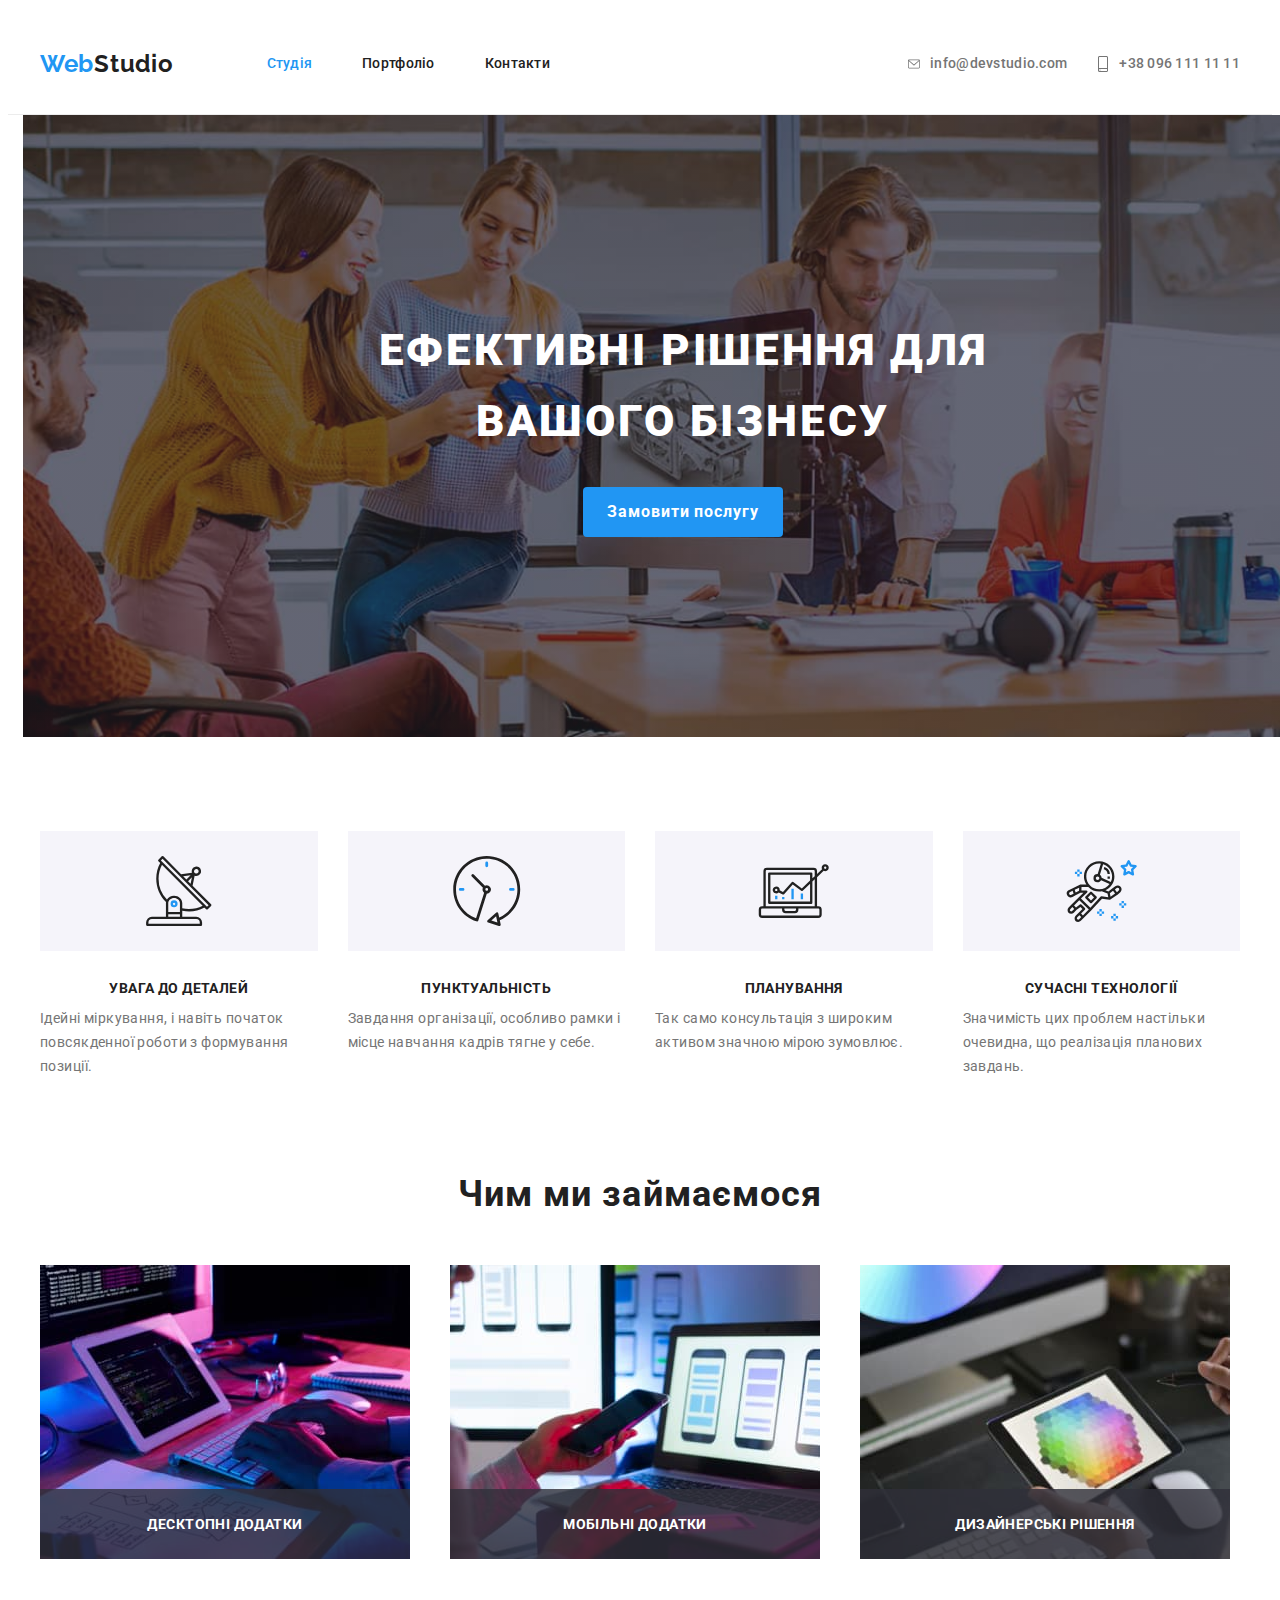
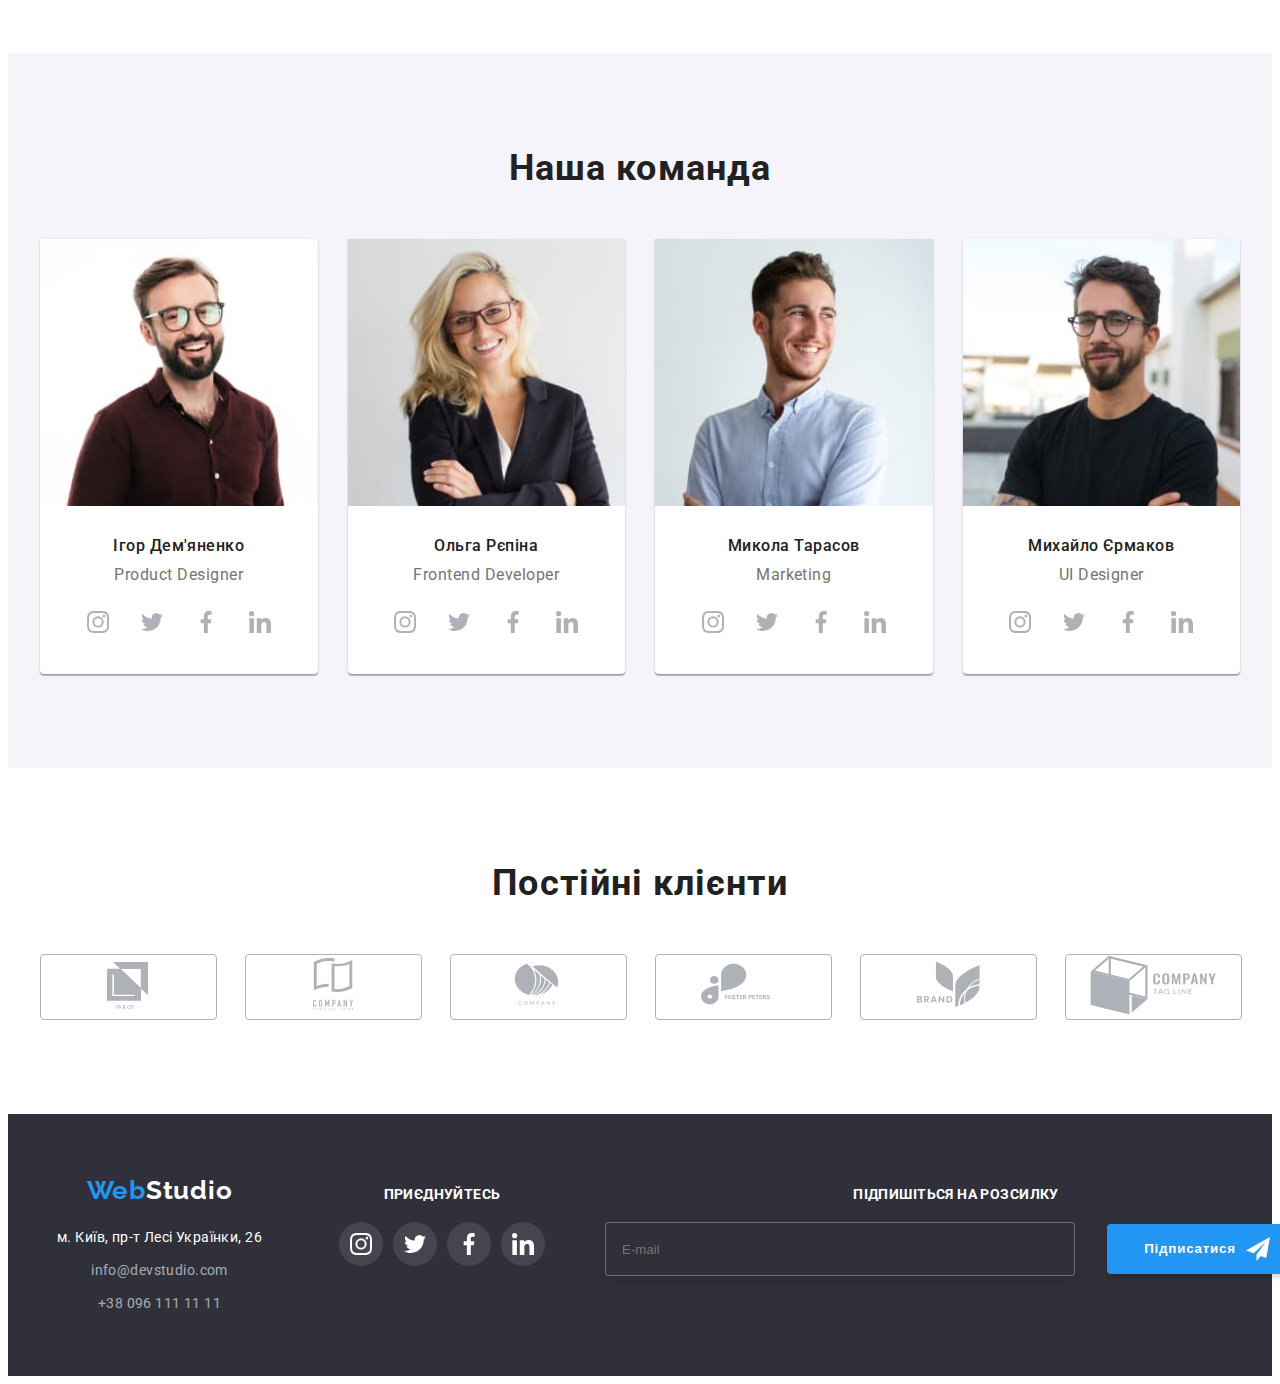
==== commit 2cbd3073: "initial commit" ====
--- a/index.html
+++ b/index.html
@@ -137,7 +137,7 @@
     </header>
     <main>
       <section class="hero-section">
-        <div class="container hero">
+        <div class="hero">
           <h1 class="hero__title">Ефективні рішення для вашого бізнесу</h1>
           <button type="button" data-modal-open class="hero__button">
             <span class="hero__button-name">Замовити послугу</span>
@@ -248,11 +248,35 @@
           <h2 class="section-title">Наша команда</h2>
           <ul class="list team-container-list">
             <li class="team-member">
-              <img
-                src="./image/team/img1.jpg"
-                alt="Хлопець у бордовій сорочці та в окулярах посміхається"
-                width="270"
-              />
+              <picture>
+                <source
+                  srcset="
+                    ./image/team/img1-desktop.jpg    1x,
+                    ./image/team/img1-desktop-2x.jpg 2x
+                  "
+                  media="(min-width: 1200px)"
+                />
+                <source
+                  srcset="
+                    ./image/team/img1-tablet.jpg    1x,
+                    ./image/team/img1-tablet-2x.jpg 2x
+                  "
+                  media="(min-width: 768px)"
+                />
+                <source
+                  srcset="
+                    ./image/team/img1-mob.jpg    1x,
+                    ./image/team/img1-mob-2x.jpg 2x
+                  "
+                  media="(max-width: 767px)"
+                />
+                <img
+                  src="./image/team/img1-mob.jpg"
+                  alt="Хлопець у бордовій сорочці та в окулярах посміхається"
+                  width="450"
+                />
+              </picture>
+
               <h3 class="team-member-name">Ігор Дем'яненко</h3>
               <p lang="en" class="team-member-position">Product Designer</p>
 
@@ -291,11 +315,35 @@
               </ul>
             </li>
             <li class="team-member">
-              <img
-                src="./image/team/img2.jpg"
-                alt="Дівчина у чорному піджаку та в окулярах посміхається"
-                width="270"
-              />
+              <picture>
+                <source
+                  srcset="
+                    ./image/team/img2-desktop.jpg    1x,
+                    ./image/team/img2-desktop-2x.jpg 2x
+                  "
+                  media="(min-width: 1200px)"
+                />
+                <source
+                  srcset="
+                    ./image/team/img2-tablet.jpg    1x,
+                    ./image/team/img2-tablet-2x.jpg 2x
+                  "
+                  media="(min-width: 768px)"
+                />
+                <source
+                  srcset="
+                    ./image/team/img2-mob.jpg    1x,
+                    ./image/team/img2-mob-2x.jpg 2x
+                  "
+                  media="(max-width: 767px)"
+                />
+                <img
+                  src="./image/team/img2-mob.jpg"
+                  alt="Хлопець у бордовій сорочці та в окулярах посміхається"
+                  width="450"
+                />
+              </picture>
+
               <h3 class="team-member-name">Ольга Рєпіна</h3>
               <p lang="en" class="team-member-position">Frontend Developer</p>
               <ul class="social-list list">
@@ -333,11 +381,34 @@
               </ul>
             </li>
             <li class="team-member">
-              <img
-                src="./image/team/img3.jpg"
-                alt="Хлопець у блакитній сорочці посміхається"
-                width="270"
-              />
+              <picture>
+                <source
+                  srcset="
+                    ./image/team/img3-desktop.jpg    1x,
+                    ./image/team/img3-desktop-2x.jpg 2x
+                  "
+                  media="(min-width: 1200px)"
+                />
+                <source
+                  srcset="
+                    ./image/team/img3-tablet.jpg    1x,
+                    ./image/team/img3-tablet-2x.jpg 2x
+                  "
+                  media="(min-width: 768px)"
+                />
+                <source
+                  srcset="
+                    ./image/team/img3-mob.jpg    1x,
+                    ./image/team/img3-mob-2x.jpg 2x
+                  "
+                  media="(max-width: 767px)"
+                />
+                <img
+                  src="./image/team/img3-mob.jpg"
+                  alt="Хлопець у бордовій сорочці та в окулярах посміхається"
+                  width="450"
+                />
+              </picture>
               <h3 class="team-member-name">Микола Тарасов</h3>
               <p lang="en" class="team-member-position">Marketing</p>
 
@@ -376,11 +447,34 @@
               </ul>
             </li>
             <li class="team-member">
-              <img
-                src="./image/team/img4.jpg"
-                alt="Хлопець у чорній футболці та в окулярах стримано посміхається"
-                width="270"
-              />
+              <picture>
+                <source
+                  srcset="
+                    ./image/team/img4-desktop.jpg    1x,
+                    ./image/team/img4-desktop-2x.jpg 2x
+                  "
+                  media="(min-width: 1200px)"
+                />
+                <source
+                  srcset="
+                    ./image/team/img4-tablet.jpg    1x,
+                    ./image/team/img4-tablet-2x.jpg 2x
+                  "
+                  media="(min-width: 768px)"
+                />
+                <source
+                  srcset="
+                    ./image/team/img4-mob.jpg    1x,
+                    ./image/team/img4-mob-2x.jpg 2x
+                  "
+                  media="(max-width: 767px)"
+                />
+                <img
+                  src="./image/team/img4-mob.jpg"
+                  alt="Хлопець у бордовій сорочці та в окулярах посміхається"
+                  width="450"
+                />
+              </picture>
               <h3 class="team-member-name">Михайло Єрмаков</h3>
               <p lang="en" class="team-member-position">UI Designer</p>
 
--- a/css/main.min.css
+++ b/css/main.min.css
@@ -1 +1 @@
-:root{--accent-color: #2196f3;--main-text-color: #757575;--main-bgc: #ffffff;--secondary-text-color: #212121;--secondary-bgc: #2f303a;--third-bgc: #f5f4fa;--footer-contact: rgba(255, 255, 255, 0.6);--font-weight-bold: 700;--font-size-main: 14px;--icon-fill: #afb1b8;--hover-effect: 250ms cubic-bezier(0.4, 0, 0.2, 1)}body{background-color:var(--main-bgc);color:var(--main-text-color);font-family:"Roboto",sans-serif}img{display:block;max-width:100%;width:100%;height:auto}p,h1,h2,h3,h4,h5,h6{margin:0}ul,ol{margin:0;padding-left:0}.list{list-style:none}.container{padding-left:15px;padding-right:15px;margin:0 auto}@media screen and (min-width: 480px){.container{max-width:480px}}@media screen and (min-width: 768px){.container{max-width:768px}}@media screen and (min-width: 1200px){.container{max-width:1200px}}.section{padding-top:60px;padding-bottom:60px}@media screen and (min-width: 1200px){.section{padding-top:94px;padding-bottom:94px}}.section-title{color:var(--secondary-text-color);font-weight:var(--font-weight-bold);font-size:36px;line-height:1.17;text-align:center;letter-spacing:.03em;margin-bottom:30px}@media screen and (min-width: 1200px){.section-title{margin-bottom:50px}}.no-scroll{overflow:hidden}header{border-bottom:1px solid #ececec}.main-header{display:flex;align-items:center;padding-top:16px;padding-bottom:10px}.mob-menu{position:fixed;background-color:var(--main-bgc);z-index:1;width:100vw;height:100vh;top:0}.mob-menu>.container{height:100%;padding-top:15px;padding-bottom:48px;display:flex;flex-direction:column;justify-content:space-between;overflow:scroll}.mob-close-btn{width:40px;height:40px;background-color:rgba(0,0,0,0);border:none;padding:0;margin-left:auto;display:block;cursor:pointer;transition:fill var(--hover-effect);margin-bottom:8px}.menu-close-icon{fill:var(--secondary-text-color)}.mob-close-btn:hover .menu-close-icon,.mob-close-btn:focus .menu-close-icon{fill:var(--accent-color)}.mob-nav__item:not(:last-child){margin-bottom:32px}.mob-nav__link{text-decoration:none;font-weight:500;font-size:40px;line-height:1.175;letter-spacing:.02em;transition:color var(--hover-effect);color:var(--secondary-text-color)}.mob-nav__link.current{color:var(--accent-color)}.mob-nav__link:hover,.mob-nav__link:focus{color:var(--accent-color)}.mob-contact__list{display:flex;flex-direction:column-reverse;gap:32px;margin-bottom:64px}.mob-contact__link{display:block}.mob-contact__link-tel{min-width:296px;max-height:40px;text-decoration:none;font-weight:500;font-size:33px;line-height:1.1764705882;letter-spacing:.02em;color:var(--accent-color)}@media screen and (min-width: 480px){.mob-contact__link-tel{font-size:34px}}.mob-contact__link-mail{text-decoration:none;font-weight:500;font-size:24px;line-height:1.1666666667;letter-spacing:.02em;color:var(--main-text-color)}.mob-soc__list{list-style:none;display:flex;justify-content:flex-start}.mob-soc__item{display:flex}.mob-soc__item+.mob-soc__item::before{content:"";height:22px;width:1px;background-color:rgba(33,33,33,.2);border:rgba(0,0,0,0)}@media screen and (min-width: 480px){.mob-soc__item+.mob-soc__item::before{margin-right:10px}}@media screen and (min-width: 480px){.mob-soc__item+.mob-soc__item{margin-left:10px}}.mob-soc__link{height:100%;width:100%;font-weight:500;font-size:18px;line-height:1.2222222222;letter-spacing:.02em;color:var(--accent-color)}.mob-soc__item .mob-soc__link{text-decoration:none}.logo{text-decoration:none;font-family:"Raleway";font-weight:var(--font-weight-bold);font-size:24px;line-height:1.1666666667;letter-spacing:.03em}.logo--forward{color:var(--accent-color)}.logo--back{color:var(--secondary-text-color)}.mob-menu-btn{min-width:40px;height:40px;background-color:rgba(0,0,0,0);border:none;padding:0;margin-left:auto;transition:color var(--hover-effect)}.menu-btn-icon{fill:var(--secondary-text-color)}.mob-menu-btn:hover .menu-btn-icon,.mob-menu-btn:focus .menu-btn-icon{fill:var(--accent-color);cursor:pointer}.main-nav{display:none}.main-nav__list{display:flex}.main-nav__link{display:block;position:relative;color:var(--secondary-text-color);text-decoration:none;font-weight:500;font-size:var(--font-size-main);line-height:1.14;letter-spacing:.02em;padding-bottom:32px;padding-top:32px;transition:color var(--hover-effect)}.main-nav__link:hover,.main-nav__link:focus{color:var(--accent-color)}.main-nav__link.current{color:var(--accent-color)}.main-nav__item:not(:last-child){margin-right:40px}.current::after{display:block;display:none;position:absolute;bottom:-1px;content:"";width:100%;height:4px;background-color:var(--accent-color)}.contact-header__list{display:none;display:flex;margin-left:auto;gap:50px;display:none}.contact-header__link{color:var(--main-text-color);text-decoration:none;font-weight:500;font-size:var(--font-size-main);line-height:1.14;letter-spacing:.02em;display:flex;flex-direction:row-reverse;gap:10px;align-items:center;justify-content:center;transition:color var(--hover-effect)}.contact-header__link:hover,.contact-header__link:focus{color:var(--accent-color)}.contact-header__link-mail-icon{fill:var(--main-text-color);transition:fill var(--hover-effect)}.contact-header__link:hover .contact-header__link-mail-icon{fill:var(--accent-color)}.contact-header__link:focus .contact-header__link-mail-icon{fill:var(--accent-color)}.contact-header__link-tel-icon{fill:var(--main-text-color);transition:fill var(--hover-effect)}.contact-header__link:hover .contact-header__link-tel-icon{fill:var(--accent-color)}.contact-header__link:focus .contact-header__link-tel-icon{fill:var(--accent-color)}.hero-section{width:100%;text-align:center}.hero{padding:118px 60px;margin:0 auto;background-image:linear-gradient(rgba(47, 48, 58, 0.4), rgba(47, 48, 58, 0.4)),url(../image/img-overlay.jpg);background-position:center}.hero__title{max-width:320px;color:var(--main-bgc);font-weight:900;font-size:26px;line-height:1.6153846154;letter-spacing:.06em;text-transform:uppercase;margin:0 auto;margin-bottom:30px}.hero__button{display:block;background:var(--accent-color);border-radius:4px;border:none;min-width:200px;height:50px;margin:auto;transition:color var(--hover-effect)}.hero__button:hover,.hero__button:focus{color:var(--accent-color);box-shadow:0px 4px 4px rgba(226,198,198,.15);cursor:pointer}.hero__button-name{color:var(--main-bgc);font-family:"Roboto";font-weight:var(--font-weight-bold);font-size:16px;line-height:1.88;letter-spacing:.06em}.visually-hidden{position:absolute;white-space:nowrap;width:1px;height:1px;overflow:hidden;border:0;padding:0;clip:rect(0 0 0 0);-webkit-clip-path:inset(50%);clip-path:inset(50%);margin:-1px}@media screen and (min-width: 768px){.benefits-section{padding-bottom:0px}}@media screen and (min-width: 1200px){.benefits-section{padding-bottom:0px}}.benefits__list{display:flex;flex-wrap:wrap;gap:30px}@media screen and (min-width: 768px){.benefits__item{width:calc((100% - 30px)/2)}}@media screen and (min-width: 1200px){.benefits__item{width:calc((100% - 90px)/4)}}.benefits__link{background-color:var(--third-bgc);display:flex;height:auto;max-width:100%;padding-top:25px;padding-bottom:25px;margin-bottom:30px}.benefits__link-icon{display:block;max-width:100%;width:100%}.benefits__sub-title{color:var(--secondary-text-color);font-weight:var(--font-weight-bold);font-size:var(--font-size-main);line-height:1.14;text-transform:uppercase;letter-spacing:.03em;text-align:center;margin-bottom:10px}.benefits__description{font-size:var(--font-size-main);line-height:1.71;letter-spacing:.03em}.job__section{display:none}@media screen and (min-width: 1200px){.job__section{display:block}}.jobs-container-list{display:flex;gap:30px}.job-item{width:calc((100% - 60px)/3);height:294px;position:relative}.job-title-container{position:absolute;bottom:0px;display:inline-flex;background:rgba(47,48,58,.8);width:370px;height:70px;align-items:center;justify-content:center}.job-item-title{font-weight:var(--font-weight-bold);font-size:14px;line-height:1.1428571429;text-align:center;letter-spacing:.03em;text-transform:uppercase;color:var(--main-bgc)}.team-container-list{display:flex;flex-wrap:wrap;gap:30px}.team-member{background-color:var(--main-bgc);box-shadow:0px 1px 3px rgba(0,0,0,.12),0px 1px 1px rgba(0,0,0,.14),0px 2px 1px rgba(0,0,0,.2);border-radius:0px 0px 4px 4px;width:100%;padding-bottom:30px}@media screen and (min-width: 768px){.team-member{width:calc((100% - 30px)/2)}}@media screen and (min-width: 1200px){.team-member{width:calc((100% - 90px)/4)}}.team{background-color:var(--third-bgc)}.team-member-name{color:var(--secondary-text-color);font-weight:500;font-size:16px;line-height:1.19;text-align:center;letter-spacing:.03em;margin-bottom:10px;margin-top:30px}.team-member-position{font-size:16px;line-height:1.19;text-align:center;letter-spacing:.03em;margin-bottom:16px}.social-list{display:flex;justify-content:center;gap:10px}.social-item{width:44px;height:44px}.social-link{width:44px;height:44px;border-radius:50%;display:flex;align-items:center;justify-content:center;transition:background-color 250ms cubic-bezier(0.4, 0, 0.2, 1)}.social-link:hover,.social-link:focus{background-color:var(--accent-color)}.social-link-icon{fill:var(--icon-fill);transition:fill var(--hover-effect)}.social-link:hover .social-link-icon,.social-link:focus .social-link-icon{fill:var(--main-bgc)}.client-list{display:flex;gap:30px;flex-wrap:wrap;justify-content:center}.client-list-item{width:calc((100% - 30px)/2)}@media screen and (min-width: 768px){.client-list-item{width:calc((100% - 60px)/3)}}@media screen and (min-width: 1200px){.client-list-item{width:calc((100% - 150px)/6)}}.client-link{width:100%;display:block;border:1px solid var(--icon-fill);border-radius:4px;transition:border var(--hover-effect)}.client-link:hover,.client-link:focus{border:1px solid var(--accent-color)}.client-icon{width:100%;fill:var(--icon-fill);transition:fill var(--hover-effect)}.client-link:hover .client-icon,.client-link:focus .client-icon{fill:var(--accent-color)}.footer{padding-top:60px;padding-bottom:60px;background-color:var(--secondary-bgc)}.footer-container{display:flex;width:100%;flex-wrap:wrap;gap:60px;justify-content:space-around;align-items:baseline}@media screen and (min-width: 1200px){.footer-container{flex-wrap:nowrap}}.address-studio{display:inline-block;min-width:209px;color:var(--main-bgc);text-decoration:none;font-size:var(--font-size-main);line-height:1.71;font-style:normal;letter-spacing:.03em}.adress-nav{width:100%;text-align:center}@media screen and (min-width: 768px){.adress-nav{width:auto}}@media screen and (min-width: 1200px){.adress-nav{width:auto}}.adress-nav .adress-item:not(:last-child){margin-bottom:9px}.logo-footer{width:100%;display:block;text-decoration:none;font-family:"Raleway";font-weight:var(--font-weight-bold);font-size:26px;line-height:1.19;letter-spacing:.03em;font-style:normal;margin-bottom:20px}.logo-footer--back{color:var(--main-bgc)}.contact-footer{color:var(--footer-contact);text-decoration:none;font-size:var(--font-size-main);line-height:1.71;font-style:normal;letter-spacing:.03em;transition:color var(--hover-effect)}.contact-footer:hover,.contact-footer:focus{color:var(--accent-color)}.welcome-container{width:100%;text-align:center}@media screen and (min-width: 768px){.welcome-container{width:auto}}@media screen and (min-width: 1200px){.welcome-container{width:auto}}.welcome-title{font-weight:var(--font-weight-bold);font-size:var(--font-size-main);line-height:1.1428571429;letter-spacing:.03em;text-transform:uppercase;color:var(--main-bgc);padding-top:12px;margin-bottom:20px}.social-link-icon-footer{fill:var(--main-bgc)}.social-link-footer{display:flex;align-items:center;justify-content:center;background-color:rgba(255,255,255,.1);width:44px;height:44px;border-radius:50%;transition:background-color var(--hover-effect)}.social-link-footer:hover,.social-link-footer:focus{background-color:var(--accent-color)}.subscribe-container{text-align:center;width:100%}.subscribe-wrap{display:flex;flex-wrap:wrap;flex-direction:column;width:100%;align-items:center;gap:20px}@media screen and (min-width: 1200px){.subscribe-wrap{flex-wrap:nowrap;flex-direction:row}}.subscribe-input{padding-left:16px;width:100%;min-height:50px;outline:rgba(0,0,0,0);cursor:pointer;color:var(--main-text-color);background-color:var(--secondary-bgc);border:1px solid rgba(255,255,255,.3);filter:drop-shadow(0px 4px 4px rgba(0, 0, 0, 0.15));border-radius:4px;transition:border-color var(--hover-effect)}.subscribe-input:hover,.subscribe-input:focus{border-color:var(--accent-color)}.subscribe-button{display:flex;align-items:center;justify-content:center;margin-left:12px;width:200px;height:50px;padding:10px 52px;background:var(--accent-color);box-shadow:0px 4px 4px rgba(0,0,0,.15);border-radius:4px;font-weight:var(--font-weight-bold);line-height:1.875;color:var(--main-bgc);letter-spacing:.06em;border-color:rgba(0,0,0,0);transition:box-shadow var(--hover-effect)}.subscribe-button span{display:flex;fill:var(--main-bgc);margin-left:10px}.subscribe-button:hover,.subscribe-button:focus{background-color:var(--accent-color);color:var(--main-bgc);box-shadow:0px 4px 4px rgba(226,198,198,.15);cursor:pointer}.project-list{display:flex;flex-wrap:wrap;-moz-column-gap:30px;column-gap:30px;row-gap:30px}.project-link{display:block;text-decoration:none;font-family:"Roboto";font-style:normal;font-weight:400;font-size:16px;line-height:1.9;text-decoration:none;letter-spacing:.03em;color:var(--main-text-color);transition:box-shadow var(--hover-effect)}.project-link:hover,.project-link:focus{box-shadow:0px 1px 1px rgba(0,0,0,.12),0px 4px 4px rgba(0,0,0,.06),1px 4px 6px rgba(0,0,0,.16)}.container-overlay{position:relative;overflow:hidden}.projects-container{display:block;border:1px solid #eee;border-top:none;padding-right:23px;padding-bottom:20px;padding-left:25px}.project-name{display:block;font-weight:var(--font-weight-bold);font-size:18px;line-height:2;letter-spacing:.06em;color:var(--secondary-text-color);margin-bottom:4px}.projject-bottom-text{position:absolute;width:370px;padding:63px 24px;top:0;color:var(--main-bgc);background-color:rgba(33,150,243,.9);font-weight:400;font-size:18px;line-height:1.5555555556;letter-spacing:.03em;transform:translateY(100%);transition:transform var(--hover-effect)}.project-link:hover .projject-bottom-text{transform:translateY(0)}.project-link:focus .projject-bottom-text{transform:translateY(0)}.filter-button-container{display:flex;justify-content:center;gap:8px}.filter-button{background-color:var(--third-bgc);font-family:"Roboto";font-style:normal;font-weight:500;font-size:16px;line-height:26px;text-align:center;letter-spacing:.03em;color:var(--secondary-text-color);cursor:pointer;border-style:none;padding-top:6px;padding-bottom:6px;padding-right:22px;padding-left:22px;transition:background-color var(--hover-effect),box-shadow var(--hover-effect),border-radius var(--hover-effect)}.filter-button:hover,.filter-button:focus{background-color:var(--accent-color);box-shadow:0px 3px 1px rgba(0,0,0,.1),0px 1px 2px rgba(0,0,0,.08),0px 2px 2px rgba(0,0,0,.12);border-radius:4px}.filter-button-name{color:var(--secondary-text-color);font-family:"Roboto";font-style:normal;font-weight:500;font-size:16px;line-height:1.63;text-align:center}.filter-button:hover .filter-button-name,.filter-button:focus .filter-button-name{color:var(--main-bgc)}.filter-button-list{margin-bottom:50px;display:flex;justify-content:center;gap:8px}.backdrope{position:fixed;top:0;left:0;width:100%;height:100%;background-color:rgba(0,0,0,.2);transition:opacity 250ms linear,visibility 250ms linear}.is-hidden{visibility:hidden;opacity:0;pointer-events:none}.backdrope.is-hidden .modal{transform:translate(-50%, -50%) scaleY(0)}.modal{position:absolute;padding:40px 39px 40px 41px;margin-bottom:12px;min-width:320px;min-height:581px;top:50%;left:50%;background-color:var(--main-bgc);box-shadow:0px 1px 3px rgba(0,0,0,.12),0px 1px 1px rgba(0,0,0,.14),0px 2px 1px rgba(0,0,0,.2);border-radius:4px;transform:translate(-50%, -50%) scale(1);transition:transform 200ms linear}.visually-hidden{position:absolute;white-space:nowrap;width:1px;height:1px;overflow:hidden;border:0;padding:0;clip:rect(0 0 0 0);-webkit-clip-path:inset(50%);clip-path:inset(50%);margin:-1px}.modal-title{margin-bottom:30px;font-weight:var(--font-weight-bold);font-size:20px;line-height:1.15;text-align:center;letter-spacing:.03em;color:var(--secondary-text-color)}.input-container{margin-bottom:10px}.input-wrap{position:relative}.modal-input{padding-left:42px;width:100%;height:40px;border:1px solid rgba(33,33,33,.2);border-radius:4px;outline:rgba(0,0,0,0);transition:border-color var(--hover-effect)}.modal-input:hover,.modal-input:focus{border-color:var(--accent-color);cursor:pointer}.modal-label{font-size:12px;line-height:1.1666666667;letter-spacing:.01em;margin-bottom:4px;cursor:pointer}.icon-modal{position:absolute;left:12px;top:50%;transform:translateY(-50%);transition:fill var(--hover-effect)}.modal-input:hover+.icon-modal,.modal-input:focus+.icon-modal{fill:var(--accent-color);cursor:pointer}.icon-modal:hover,.icon-modal:focus{fill:var(--accent-color);cursor:pointer}.modal-text{padding:12px 16px;font-size:12px;line-height:1.1666666667;letter-spacing:.01em;width:100%;height:120px;border-radius:4px;outline:rgba(0,0,0,0);resize:none;transition:border-color var(--hover-effect)}.modal-text::-moz-placeholder{color:rgba(117,117,117,.5)}.modal-text:-ms-input-placeholder{color:rgba(117,117,117,.5)}.modal-text::placeholder{color:rgba(117,117,117,.5)}.modal-text:hover,.modal-text:focus{border-color:var(--accent-color);cursor:pointer}.button-modal-close{position:absolute;top:8px;right:8px;cursor:pointer;width:30px;height:30px;border-radius:50%;display:flex;align-items:center;justify-content:center;border-color:rgba(0,0,0,0);background-color:rgba(0,0,0,.1)}.button-modal-close:hover,.button-modal-close:focus{fill:var(--accent-color)}.icon-close-black{fill:0}.button-wrap{display:flex;text-align:center;justify-content:center}.sent-button{min-width:200px;height:50px;padding:10px 52px;background:var(--accent-color);border-radius:4px;font-weight:var(--font-weight-bold);line-height:1.875;color:var(--main-bgc);letter-spacing:.06em;border-color:rgba(0,0,0,0);transition:box-shadow var(--hover-effect)}.sent-button:hover,.sent-button:focus{box-shadow:0px 4px 4px rgba(0,0,0,.15);cursor:pointer}.checkbox-text{display:flex;gap:6px}.checkbox-text span{display:flex;justify-content:center;align-items:center;width:16px;height:15px;border:2px solid var(--secondary-text-color);border-radius:2px;margin-right:7px;fill:rgba(0,0,0,0);cursor:pointer}.checkbox-input:checked+.checkbox-text span{background-color:var(--accent-color);border:none;fill:var(--main-bgc)}.checkbox-input:focus+.checkbox-text span{border-color:var(--accent-color)}.checkbox-contract{color:var(--accent-color)}.checkbox-input{transition:background-color var(--hover-effect),fill var(--hover-effect)}/*# sourceMappingURL=main.min.css.map */+:root{--accent-color: #2196f3;--main-text-color: #757575;--main-bgc: #ffffff;--secondary-text-color: #212121;--secondary-bgc: #2f303a;--third-bgc: #f5f4fa;--footer-contact: rgba(255, 255, 255, 0.6);--font-weight-bold: 700;--font-size-main: 14px;--icon-fill: #afb1b8;--hover-effect: 250ms cubic-bezier(0.4, 0, 0.2, 1);--main-bg-gradient: linear-gradient( rgba(47, 48, 58, 0.4), rgba(47, 48, 58, 0.4) )}body{background-color:var(--main-bgc);color:var(--main-text-color);font-family:"Roboto",sans-serif}img{display:block;max-width:100%;height:auto}p,h1,h2,h3,h4,h5,h6{margin:0}ul,ol{margin:0;padding-left:0}.list{list-style:none}.container{padding-left:15px;padding-right:15px;margin:0 auto}@media screen and (min-width: 480px){.container{max-width:480px}}@media screen and (min-width: 768px){.container{max-width:768px}}@media screen and (min-width: 1200px){.container{max-width:1200px}}.section{padding-top:60px;padding-bottom:60px}@media screen and (min-width: 1200px){.section{padding-top:94px;padding-bottom:94px}}.section-title{color:var(--secondary-text-color);font-weight:var(--font-weight-bold);font-size:36px;line-height:1.17;text-align:center;letter-spacing:.03em;margin-bottom:30px}@media screen and (min-width: 1200px){.section-title{margin-bottom:50px}}.no-scroll{overflow:hidden}header{border-bottom:1px solid #ececec}header>.container{display:flex;align-items:center;padding-top:16px;padding-bottom:10px}@media screen and (min-width: 768px){header>.container{min-width:768px}}.mob-menu{position:fixed;background-color:var(--main-bgc);z-index:1;width:100vw;height:100vh;top:0}.mob-menu>.container{height:100%;padding-top:15px;padding-bottom:48px;display:flex;flex-direction:column;justify-content:space-between;overflow:scroll}.mob-close-btn{width:40px;height:40px;background-color:rgba(0,0,0,0);border:none;padding:0;margin-left:auto;display:block;cursor:pointer;transition:fill var(--hover-effect);margin-bottom:8px}.menu-close-icon{fill:var(--secondary-text-color)}.mob-close-btn:hover .menu-close-icon,.mob-close-btn:focus .menu-close-icon{fill:var(--accent-color)}.mob-nav__link{text-decoration:none;font-weight:500;font-size:40px;line-height:1.175;letter-spacing:.02em;transition:color var(--hover-effect);color:var(--secondary-text-color)}.mob-nav__link.current{color:var(--accent-color)}.mob-nav__link:hover,.mob-nav__link:focus{color:var(--accent-color)}.mob-contact__list{display:flex;flex-direction:column-reverse;gap:32px;margin-bottom:64px}.mob-contact__link{display:block}.mob-contact__link-tel{min-width:296px;max-height:40px;text-decoration:none;font-weight:500;font-size:33px;line-height:1.1764705882;letter-spacing:.02em;color:var(--accent-color)}@media screen and (min-width: 480px){.mob-contact__link-tel{font-size:34px}}.mob-contact__link-mail{text-decoration:none;font-weight:500;font-size:24px;line-height:1.1666666667;letter-spacing:.02em;color:var(--main-text-color)}.mob-soc__list{list-style:none;display:flex;min-width:357px}.mob-soc__item{display:flex}.mob-soc__item+.mob-soc__item::before{content:"";height:22px;width:1px;background-color:rgba(33,33,33,.2);border:rgba(0,0,0,0)}@media screen and (min-width: 480px){.mob-soc__item+.mob-soc__item::before{margin-right:10px}}@media screen and (min-width: 480px){.mob-soc__item+.mob-soc__item{margin-left:10px}}.mob-soc__link{height:100%;width:100%;font-weight:500;font-size:18px;line-height:1.2222222222;letter-spacing:.02em;color:var(--accent-color)}.mob-soc__item .mob-soc__link{text-decoration:none}.logo{text-decoration:none;font-family:"Raleway";font-weight:var(--font-weight-bold);font-size:24px;line-height:1.1666666667;letter-spacing:.03em}@media screen and (min-width: 768px){.logo{margin-right:88px}}@media screen and (min-width: 1200px){.logo{margin-right:93px}}.logo--forward{color:var(--accent-color)}.logo--back{color:var(--secondary-text-color)}.mob-menu-btn{min-width:40px;height:40px;background-color:rgba(0,0,0,0);border:none;padding:0;margin-left:auto;transition:color var(--hover-effect)}@media screen and (min-width: 768px){.mob-menu-btn{display:none}}.menu-btn-icon{fill:var(--secondary-text-color)}.mob-menu-btn:hover .menu-btn-icon,.mob-menu-btn:focus .menu-btn-icon{fill:var(--accent-color);cursor:pointer}.main-nav__list{display:none}@media screen and (min-width: 768px){.main-nav__list{display:flex}}.main-nav__link{display:block;position:relative;color:var(--secondary-text-color);text-decoration:none;font-weight:500;font-size:var(--font-size-main);line-height:1.14;letter-spacing:.02em;padding-bottom:32px;padding-top:32px;transition:color var(--hover-effect)}.main-nav__link:hover,.main-nav__link:focus{color:var(--accent-color)}.main-nav__link.current{color:var(--accent-color)}.main-nav__item:not(:last-child){margin-right:50px}.current::after{display:block;display:none;position:absolute;bottom:-1px;content:"";width:100%;height:4px;background-color:var(--accent-color)}.contact-header__list{display:none}@media screen and (min-width: 768px){.contact-header__list{display:flex;flex-direction:column;gap:10px;margin-left:auto}}@media screen and (min-width: 1200px){.contact-header__list{flex-direction:row;gap:30px}}.contact-header__link{color:var(--main-text-color);text-decoration:none;font-weight:500;font-size:var(--font-size-main);line-height:1.14;letter-spacing:.02em;display:flex;flex-direction:row-reverse;gap:10px;align-items:center;justify-content:center;transition:color var(--hover-effect)}.contact-header__link:hover,.contact-header__link:focus{color:var(--accent-color)}.contact-header__link-mail-icon{fill:var(--main-text-color);transition:fill var(--hover-effect)}.contact-header__link:hover .contact-header__link-mail-icon{fill:var(--accent-color)}.contact-header__link:focus .contact-header__link-mail-icon{fill:var(--accent-color)}.contact-header__link-tel-icon{fill:var(--main-text-color);transition:fill var(--hover-effect)}.contact-header__link:hover .contact-header__link-tel-icon{fill:var(--accent-color)}.contact-header__link:focus .contact-header__link-tel-icon{fill:var(--accent-color)}.hero-section{text-align:center;display:block;padding-left:15px;padding-right:15px}.hero{padding-left:15px;padding-right:15px;padding:118px 60px;background-image:var(--main-bg-gradient),url(../image/img-overlay-mob.jpg);background-position:center;background-repeat:no-repeat;background-size:cover}@media(min-device-pixel-ratio: 2),(-webkit-min-device-pixel-ratio: 2),(min-resolution: 192dpi),(min-resolution: 2dppx){.hero{background-image:var(--main-bg-gradient),url(../image/img-overlay-mob-2x.jpg)}}@media screen and (min-width: 768px){.hero{background-image:var(--main-bg-gradient),url(../image/img-overlay-tablet.jpg)}}@media screen and (min-width: 768px)and (min-device-pixel-ratio: 2),screen and (min-width: 768px)and (-webkit-min-device-pixel-ratio: 2),screen and (min-width: 768px)and (min-resolution: 192dpi),screen and (min-width: 768px)and (min-resolution: 2dppx){.hero{background-image:var(--main-bg-gradient),url(../image/img-overlay-tablet-2x.jpg)}}@media screen and (min-width: 1200px){.hero{padding-top:200px;padding-bottom:200px;background-image:var(--main-bg-gradient),url(../image/img-overlay-desktop.jpg)}}@media screen and (min-width: 1200px)and (min-device-pixel-ratio: 2),screen and (min-width: 1200px)and (-webkit-min-device-pixel-ratio: 2),screen and (min-width: 1200px)and (min-resolution: 192dpi),screen and (min-width: 1200px)and (min-resolution: 2dppx){.hero{background-image:var(--main-bg-gradient),url(../image/img-overlay-desktop-2x.jpg)}}@media screen and (min-width: 480px){.hero-section .hero{min-width:320px}}@media screen and (min-width: 768px){.hero-section .hero{min-width:768px}}@media screen and (min-width: 1200px){.hero-section .hero{min-width:1200px}}.hero__title{max-width:320px;color:var(--main-bgc);font-weight:900;font-size:26px;line-height:1.6153846154;letter-spacing:.06em;text-transform:uppercase;margin:0 auto;margin-bottom:30px}@media screen and (min-width: 1200px){.hero__title{max-width:696px;font-size:44px}}.hero__button{display:block;background:var(--accent-color);border-radius:4px;border:none;min-width:200px;height:50px;margin:0 auto;transition:color var(--hover-effect)}.hero__button:hover,.hero__button:focus{color:var(--accent-color);box-shadow:0px 4px 4px rgba(226,198,198,.15);cursor:pointer}.hero__button-name{color:var(--main-bgc);font-family:"Roboto";font-weight:var(--font-weight-bold);font-size:16px;line-height:1.88;letter-spacing:.06em}.visually-hidden{position:absolute;white-space:nowrap;width:1px;height:1px;overflow:hidden;border:0;padding:0;clip:rect(0 0 0 0);-webkit-clip-path:inset(50%);clip-path:inset(50%);margin:-1px}@media screen and (min-width: 768px){.benefits-section{padding-bottom:0px}}@media screen and (min-width: 1200px){.benefits-section{padding-bottom:0px}}.benefits__list{display:flex;flex-wrap:wrap;gap:30px}@media screen and (min-width: 768px){.benefits__item{width:calc((100% - 30px)/2)}}@media screen and (min-width: 1200px){.benefits__item{width:calc((100% - 90px)/4)}}.benefits__link{background-color:var(--third-bgc);display:flex;height:auto;max-width:100%;padding-top:25px;padding-bottom:25px;margin-bottom:30px}.benefits__link-icon{display:block;max-width:100%;width:100%}.benefits__sub-title{color:var(--secondary-text-color);font-weight:var(--font-weight-bold);font-size:var(--font-size-main);line-height:1.14;text-transform:uppercase;letter-spacing:.03em;text-align:center;margin-bottom:10px}.benefits__description{font-size:var(--font-size-main);line-height:1.71;letter-spacing:.03em}.job__section{display:none}@media screen and (min-width: 1200px){.job__section{display:block}}.jobs-container-list{display:flex;gap:30px}.job-item{width:calc((100% - 60px)/3);height:294px;position:relative}.job-title-container{position:absolute;bottom:0px;display:inline-flex;background:rgba(47,48,58,.8);width:370px;height:70px;align-items:center;justify-content:center}.job-item-title{font-weight:var(--font-weight-bold);font-size:14px;line-height:1.1428571429;text-align:center;letter-spacing:.03em;text-transform:uppercase;color:var(--main-bgc)}.team-container-list{display:flex;flex-wrap:wrap;gap:30px}.team-member{background-color:var(--main-bgc);box-shadow:0px 1px 3px rgba(0,0,0,.12),0px 1px 1px rgba(0,0,0,.14),0px 2px 1px rgba(0,0,0,.2);border-radius:0px 0px 4px 4px;width:100%;padding-bottom:30px}@media screen and (min-width: 768px){.team-member{width:calc((100% - 30px)/2)}}@media screen and (min-width: 1200px){.team-member{width:calc((100% - 90px)/4)}}.team{background-color:var(--third-bgc)}.team-member-name{color:var(--secondary-text-color);font-weight:500;font-size:16px;line-height:1.19;text-align:center;letter-spacing:.03em;margin-bottom:10px;margin-top:30px}.team-member-position{font-size:16px;line-height:1.19;text-align:center;letter-spacing:.03em;margin-bottom:16px}.social-list{display:flex;justify-content:center;gap:10px}.social-item{width:44px;height:44px}.social-link{width:44px;height:44px;border-radius:50%;display:flex;align-items:center;justify-content:center;transition:background-color 250ms cubic-bezier(0.4, 0, 0.2, 1)}.social-link:hover,.social-link:focus{background-color:var(--accent-color)}.social-link-icon{fill:var(--icon-fill);transition:fill var(--hover-effect)}.social-link:hover .social-link-icon,.social-link:focus .social-link-icon{fill:var(--main-bgc)}.client-list{display:flex;gap:30px;flex-wrap:wrap;justify-content:center}.client-list-item{width:calc((100% - 30px)/2)}@media screen and (min-width: 768px){.client-list-item{width:calc((100% - 60px)/3)}}@media screen and (min-width: 1200px){.client-list-item{width:calc((100% - 150px)/6)}}.client-link{width:100%;display:block;border:1px solid var(--icon-fill);border-radius:4px;transition:border var(--hover-effect)}.client-link:hover,.client-link:focus{border:1px solid var(--accent-color)}.client-icon{width:100%;fill:var(--icon-fill);transition:fill var(--hover-effect)}.client-link:hover .client-icon,.client-link:focus .client-icon{fill:var(--accent-color)}.footer{padding-top:60px;padding-bottom:60px;background-color:var(--secondary-bgc)}.footer-container{display:flex;width:100%;flex-wrap:wrap;gap:60px;justify-content:space-around;align-items:baseline}@media screen and (min-width: 1200px){.footer-container{flex-wrap:nowrap}}.address-studio{display:inline-block;min-width:209px;color:var(--main-bgc);text-decoration:none;font-size:var(--font-size-main);line-height:1.71;font-style:normal;letter-spacing:.03em}.adress-nav{width:100%;text-align:center}@media screen and (min-width: 768px){.adress-nav{width:auto}}@media screen and (min-width: 1200px){.adress-nav{width:auto}}.adress-nav .adress-item:not(:last-child){margin-bottom:9px}.logo-footer{width:100%;display:block;text-decoration:none;font-family:"Raleway";font-weight:var(--font-weight-bold);font-size:26px;line-height:1.19;letter-spacing:.03em;font-style:normal;margin-bottom:20px}.logo-footer--back{color:var(--main-bgc)}.contact-footer{color:var(--footer-contact);text-decoration:none;font-size:var(--font-size-main);line-height:1.71;font-style:normal;letter-spacing:.03em;transition:color var(--hover-effect)}.contact-footer:hover,.contact-footer:focus{color:var(--accent-color)}.welcome-container{width:100%;text-align:center}@media screen and (min-width: 768px){.welcome-container{width:auto}}@media screen and (min-width: 1200px){.welcome-container{width:auto}}.welcome-title{font-weight:var(--font-weight-bold);font-size:var(--font-size-main);line-height:1.1428571429;letter-spacing:.03em;text-transform:uppercase;color:var(--main-bgc);padding-top:12px;margin-bottom:20px}.social-link-icon-footer{fill:var(--main-bgc)}.social-link-footer{display:flex;align-items:center;justify-content:center;background-color:rgba(255,255,255,.1);width:44px;height:44px;border-radius:50%;transition:background-color var(--hover-effect)}.social-link-footer:hover,.social-link-footer:focus{background-color:var(--accent-color)}.subscribe-container{text-align:center;width:100%}.subscribe-wrap{display:flex;flex-wrap:wrap;flex-direction:column;width:100%;align-items:center;gap:20px}@media screen and (min-width: 1200px){.subscribe-wrap{flex-wrap:nowrap;flex-direction:row}}.subscribe-input{padding-left:16px;min-height:50px;outline:rgba(0,0,0,0);cursor:pointer;color:var(--main-text-color);background-color:var(--secondary-bgc);border:1px solid rgba(255,255,255,.3);filter:drop-shadow(0px 4px 4px rgba(0, 0, 0, 0.15));border-radius:4px;transition:border-color var(--hover-effect)}@media screen and (min-width: 768px){.subscribe-input{min-width:450px}}.subscribe-input:hover,.subscribe-input:focus{border-color:var(--accent-color)}.subscribe-button{display:flex;align-items:center;justify-content:center;margin-left:12px;width:200px;height:50px;padding:10px 52px;background:var(--accent-color);box-shadow:0px 4px 4px rgba(0,0,0,.15);border-radius:4px;font-weight:var(--font-weight-bold);line-height:1.875;color:var(--main-bgc);letter-spacing:.06em;border-color:rgba(0,0,0,0);transition:box-shadow var(--hover-effect)}.subscribe-button span{display:flex;fill:var(--main-bgc);margin-left:10px}.subscribe-button:hover,.subscribe-button:focus{background-color:var(--accent-color);color:var(--main-bgc);box-shadow:0px 4px 4px rgba(226,198,198,.15);cursor:pointer}.project-list{display:flex;flex-wrap:wrap;-moz-column-gap:30px;column-gap:30px;row-gap:30px}.project-link{display:block;text-decoration:none;font-family:"Roboto";font-style:normal;font-weight:400;font-size:16px;line-height:1.9;text-decoration:none;letter-spacing:.03em;color:var(--main-text-color);transition:box-shadow var(--hover-effect)}.project-link:hover,.project-link:focus{box-shadow:0px 1px 1px rgba(0,0,0,.12),0px 4px 4px rgba(0,0,0,.06),1px 4px 6px rgba(0,0,0,.16)}.container-overlay{position:relative;overflow:hidden}.projects-container{display:block;border:1px solid #eee;border-top:none;padding-right:23px;padding-bottom:20px;padding-left:25px}.project-name{display:block;font-weight:var(--font-weight-bold);font-size:18px;line-height:2;letter-spacing:.06em;color:var(--secondary-text-color);margin-bottom:4px}.projject-bottom-text{position:absolute;width:370px;padding:63px 24px;top:0;color:var(--main-bgc);background-color:rgba(33,150,243,.9);font-weight:400;font-size:18px;line-height:1.5555555556;letter-spacing:.03em;transform:translateY(100%);transition:transform var(--hover-effect)}.project-link:hover .projject-bottom-text{transform:translateY(0)}.project-link:focus .projject-bottom-text{transform:translateY(0)}.filter-button-container{display:flex;justify-content:center;gap:8px}.filter-button{background-color:var(--third-bgc);font-family:"Roboto";font-style:normal;font-weight:500;font-size:16px;line-height:26px;text-align:center;letter-spacing:.03em;color:var(--secondary-text-color);cursor:pointer;border-style:none;padding-top:6px;padding-bottom:6px;padding-right:22px;padding-left:22px;transition:background-color var(--hover-effect),box-shadow var(--hover-effect),border-radius var(--hover-effect)}.filter-button:hover,.filter-button:focus{background-color:var(--accent-color);box-shadow:0px 3px 1px rgba(0,0,0,.1),0px 1px 2px rgba(0,0,0,.08),0px 2px 2px rgba(0,0,0,.12);border-radius:4px}.filter-button-name{color:var(--secondary-text-color);font-family:"Roboto";font-style:normal;font-weight:500;font-size:16px;line-height:1.63;text-align:center}.filter-button:hover .filter-button-name,.filter-button:focus .filter-button-name{color:var(--main-bgc)}.filter-button-list{margin-bottom:50px;display:flex;justify-content:center;gap:8px}.backdrope{position:fixed;top:0;left:0;width:100%;height:100%;background-color:rgba(0,0,0,.2);transition:opacity 250ms linear,visibility 250ms linear}.is-hidden{visibility:hidden;opacity:0;pointer-events:none}.backdrope.is-hidden .modal{transform:translate(-50%, -50%) scaleY(0)}.modal{position:absolute;padding:40px 39px 40px 41px;margin-bottom:12px;min-width:320px;min-height:581px;top:50%;left:50%;background-color:var(--main-bgc);box-shadow:0px 1px 3px rgba(0,0,0,.12),0px 1px 1px rgba(0,0,0,.14),0px 2px 1px rgba(0,0,0,.2);border-radius:4px;transform:translate(-50%, -50%) scale(1);transition:transform 200ms linear}.visually-hidden{position:absolute;white-space:nowrap;width:1px;height:1px;overflow:hidden;border:0;padding:0;clip:rect(0 0 0 0);-webkit-clip-path:inset(50%);clip-path:inset(50%);margin:-1px}.modal-title{margin-bottom:30px;font-weight:var(--font-weight-bold);font-size:20px;line-height:1.15;text-align:center;letter-spacing:.03em;color:var(--secondary-text-color)}.input-container{margin-bottom:10px}.input-wrap{position:relative}.modal-input{padding-left:42px;width:100%;height:40px;border:1px solid rgba(33,33,33,.2);border-radius:4px;outline:rgba(0,0,0,0);transition:border-color var(--hover-effect)}.modal-input:hover,.modal-input:focus{border-color:var(--accent-color);cursor:pointer}.modal-label{font-size:12px;line-height:1.1666666667;letter-spacing:.01em;margin-bottom:4px;cursor:pointer}.icon-modal{position:absolute;left:12px;top:50%;transform:translateY(-50%);transition:fill var(--hover-effect)}.modal-input:hover+.icon-modal,.modal-input:focus+.icon-modal{fill:var(--accent-color);cursor:pointer}.icon-modal:hover,.icon-modal:focus{fill:var(--accent-color);cursor:pointer}.modal-text{padding:12px 16px;font-size:12px;line-height:1.1666666667;letter-spacing:.01em;width:100%;height:120px;border-radius:4px;outline:rgba(0,0,0,0);resize:none;transition:border-color var(--hover-effect)}.modal-text::-moz-placeholder{color:rgba(117,117,117,.5)}.modal-text:-ms-input-placeholder{color:rgba(117,117,117,.5)}.modal-text::placeholder{color:rgba(117,117,117,.5)}.modal-text:hover,.modal-text:focus{border-color:var(--accent-color);cursor:pointer}.button-modal-close{position:absolute;top:8px;right:8px;cursor:pointer;width:30px;height:30px;border-radius:50%;display:flex;align-items:center;justify-content:center;border-color:rgba(0,0,0,0);background-color:rgba(0,0,0,.1)}.button-modal-close:hover,.button-modal-close:focus{fill:var(--accent-color)}.icon-close-black{fill:var(--secondary-text-color)}.button-wrap{display:flex;text-align:center;justify-content:center}.sent-button{min-width:200px;height:50px;padding:10px 52px;background:var(--accent-color);border-radius:4px;font-weight:var(--font-weight-bold);line-height:1.875;color:var(--main-bgc);letter-spacing:.06em;border-color:rgba(0,0,0,0);transition:box-shadow var(--hover-effect)}.sent-button:hover,.sent-button:focus{box-shadow:0px 4px 4px rgba(0,0,0,.15);cursor:pointer}.checkbox-text{display:flex;gap:6px}.checkbox-text span{display:flex;justify-content:center;align-items:center;width:16px;height:15px;border:2px solid var(--secondary-text-color);border-radius:2px;margin-right:7px;fill:rgba(0,0,0,0);cursor:pointer}.checkbox-input:checked+.checkbox-text span{background-color:var(--accent-color);border:none;fill:var(--main-bgc)}.checkbox-input:focus+.checkbox-text span{border-color:var(--accent-color)}.checkbox-contract{color:var(--accent-color)}.checkbox-input{transition:background-color var(--hover-effect),fill var(--hover-effect)}/*# sourceMappingURL=main.min.css.map */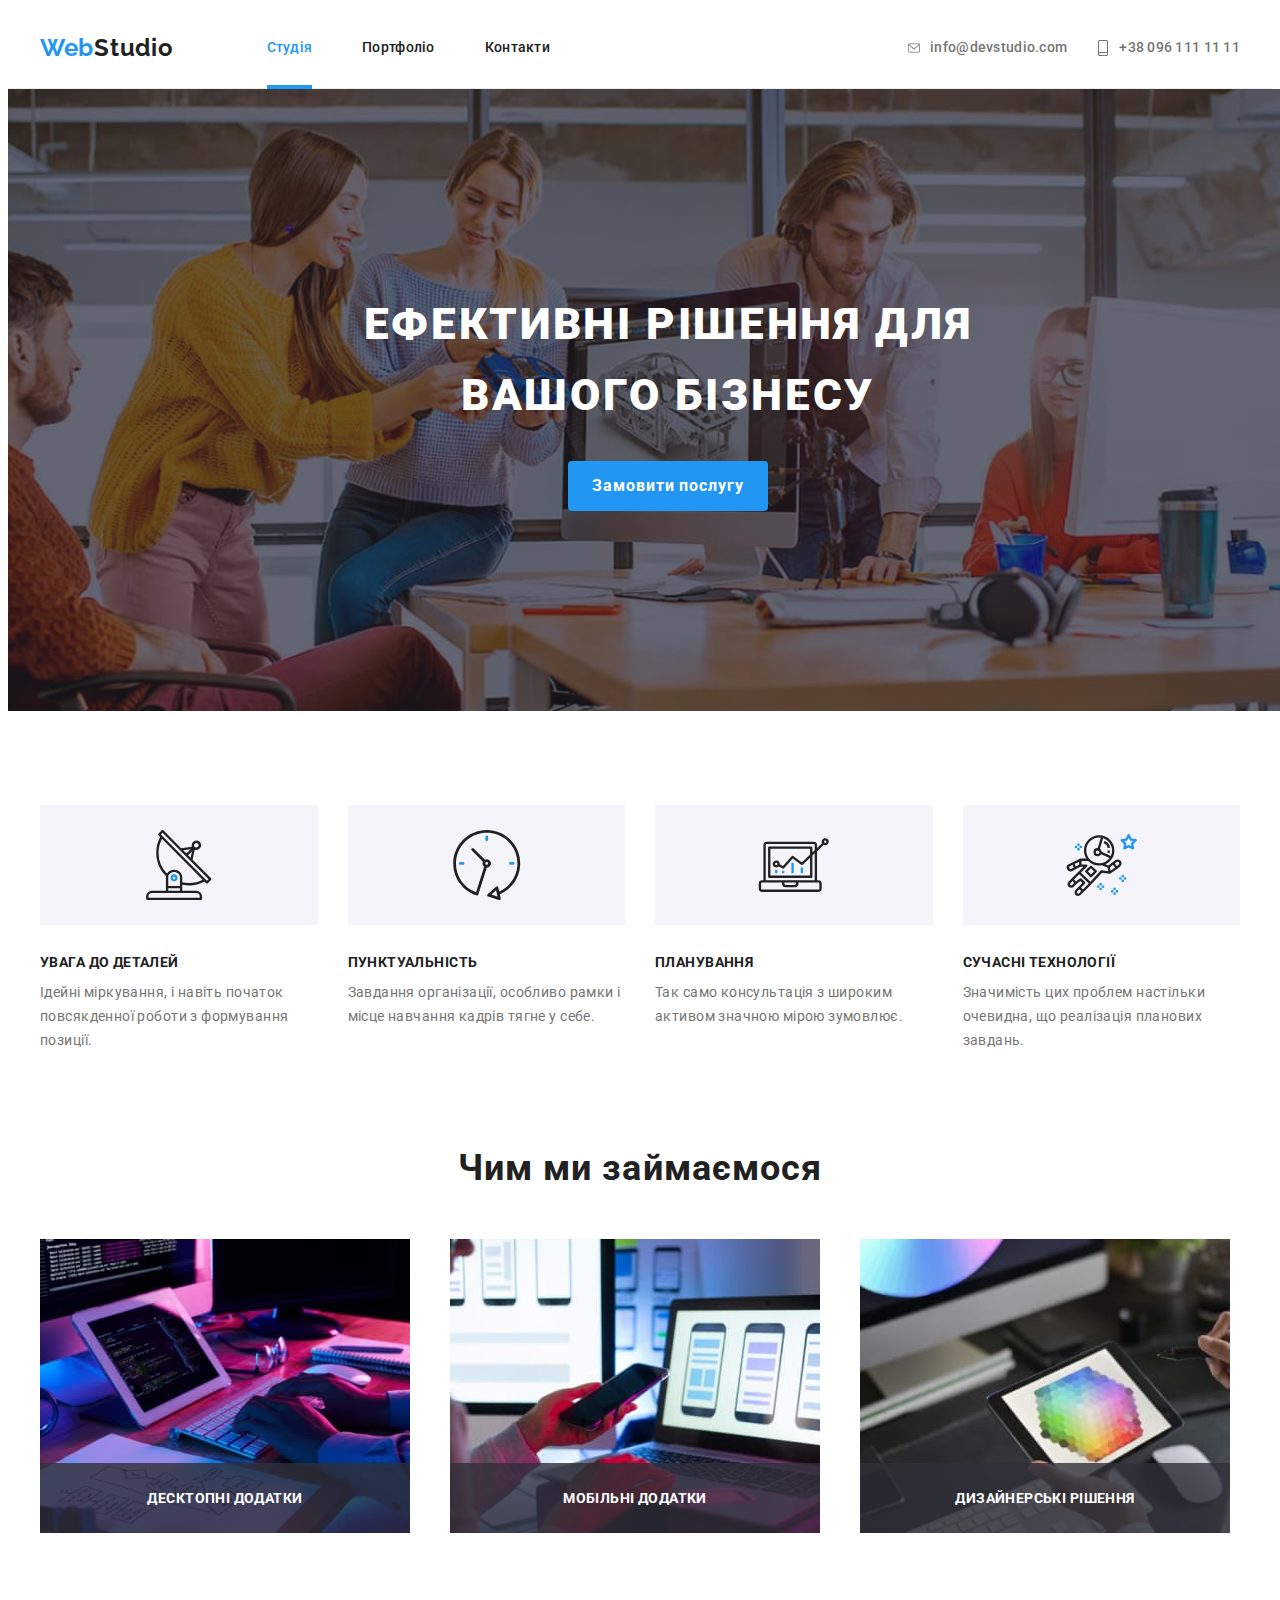
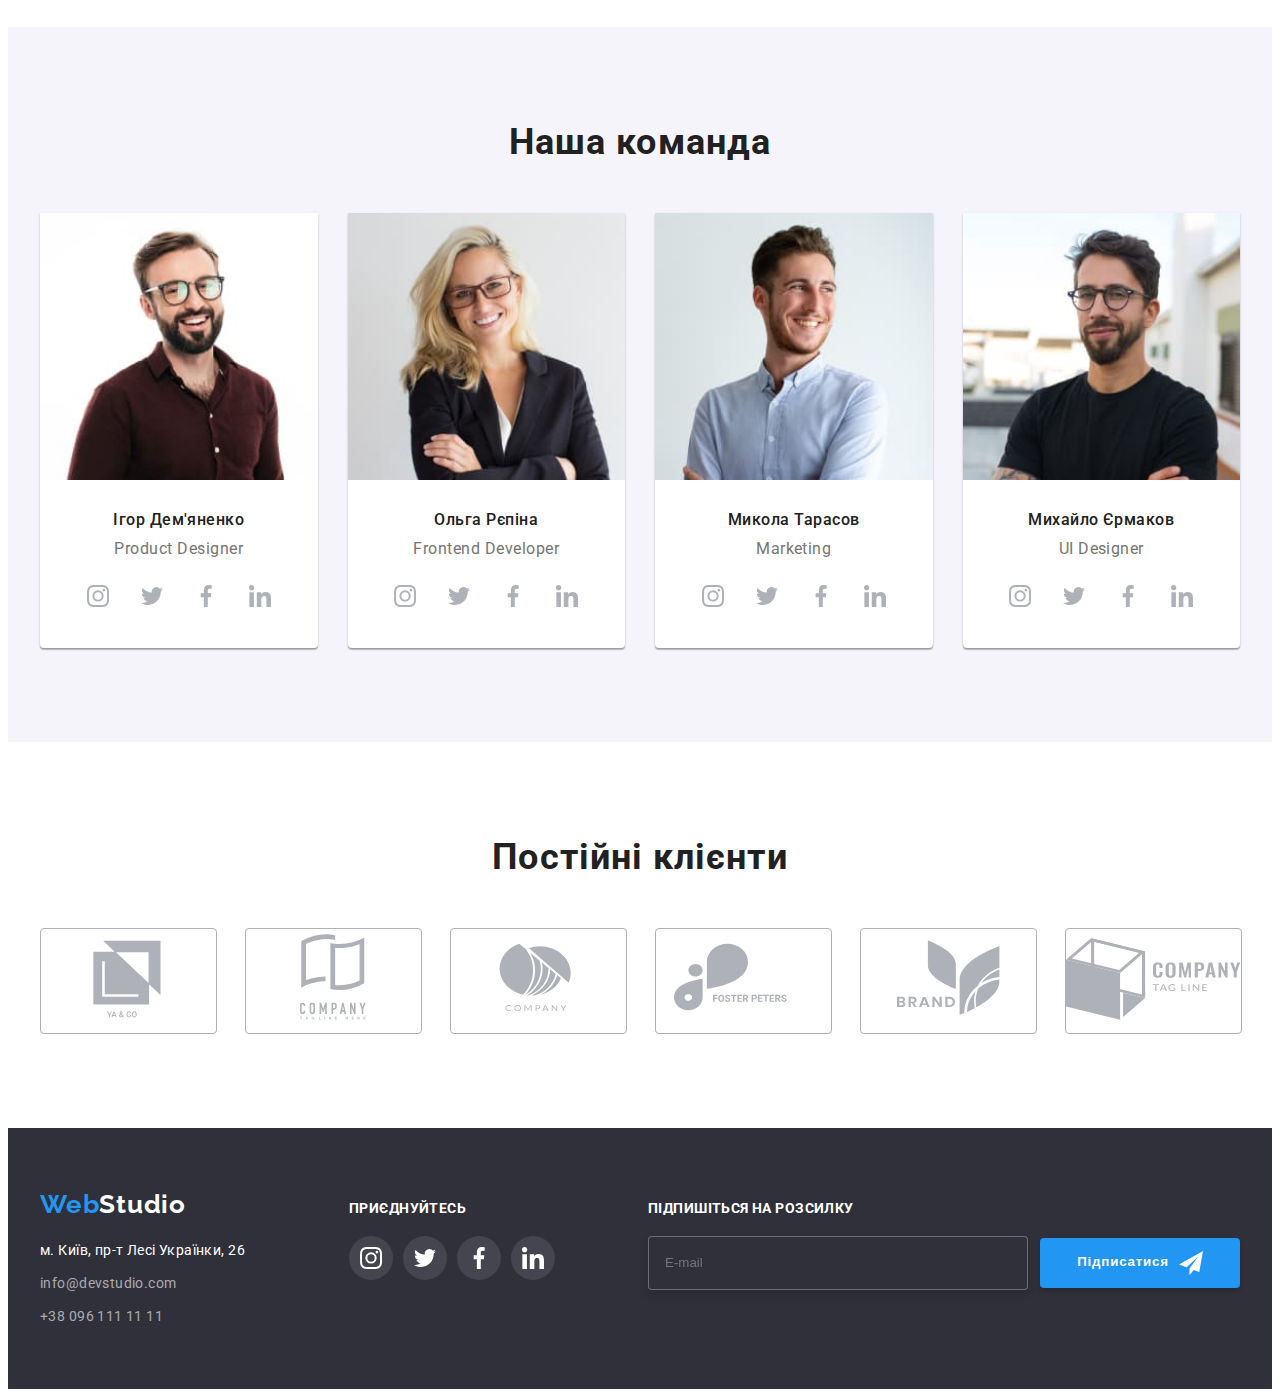
==== commit 19b408b9: "corrected up to mentor" ====
--- a/index.html
+++ b/index.html
@@ -712,7 +712,7 @@
               </svg>
             </div>
           </div>
-          <div class="input-container">
+          <div class="input-container comments">
             <label class="modal-label" for="user-coment">Коментар</label>
             <textarea
               class="modal-text"
@@ -722,7 +722,7 @@
             ></textarea>
           </div>
 
-          <div class="input-container">
+          <div class="input-container checkbox-text">
             <input
               class="checkbox-input visually-hidden"
               type="checkbox"
--- a/css/main.min.css
+++ b/css/main.min.css
@@ -1 +1 @@
-:root{--accent-color: #2196f3;--main-text-color: #757575;--main-bgc: #ffffff;--secondary-text-color: #212121;--secondary-bgc: #2f303a;--third-bgc: #f5f4fa;--footer-contact: rgba(255, 255, 255, 0.6);--font-weight-bold: 700;--font-size-main: 14px;--icon-fill: #afb1b8;--hover-effect: 250ms cubic-bezier(0.4, 0, 0.2, 1);--main-bg-gradient: linear-gradient( rgba(47, 48, 58, 0.4), rgba(47, 48, 58, 0.4) )}body{background-color:var(--main-bgc);color:var(--main-text-color);font-family:"Roboto",sans-serif}img{display:block;max-width:100%;height:auto}p,h1,h2,h3,h4,h5,h6{margin:0}ul,ol{margin:0;padding-left:0}.list{list-style:none}.container{padding-left:15px;padding-right:15px;margin:0 auto}@media screen and (min-width: 480px){.container{max-width:480px}}@media screen and (min-width: 768px){.container{max-width:768px}}@media screen and (min-width: 1200px){.container{max-width:1200px}}.section{padding-top:60px;padding-bottom:60px}@media screen and (min-width: 1200px){.section{padding-top:94px;padding-bottom:94px}}.section-title{color:var(--secondary-text-color);font-weight:var(--font-weight-bold);font-size:36px;line-height:1.17;text-align:center;letter-spacing:.03em;margin-bottom:30px}@media screen and (min-width: 1200px){.section-title{margin-bottom:50px}}.no-scroll{overflow:hidden}header{border-bottom:1px solid #ececec}header>.container{display:flex;align-items:center;padding-top:16px;padding-bottom:10px}@media screen and (min-width: 768px){header>.container{min-width:768px}}.mob-menu{position:fixed;background-color:var(--main-bgc);z-index:1;width:100vw;height:100vh;top:0}.mob-menu>.container{height:100%;padding-top:15px;padding-bottom:48px;display:flex;flex-direction:column;justify-content:space-between;overflow:scroll}.mob-close-btn{width:40px;height:40px;background-color:rgba(0,0,0,0);border:none;padding:0;margin-left:auto;display:block;cursor:pointer;transition:fill var(--hover-effect);margin-bottom:8px}.menu-close-icon{fill:var(--secondary-text-color)}.mob-close-btn:hover .menu-close-icon,.mob-close-btn:focus .menu-close-icon{fill:var(--accent-color)}.mob-nav__link{text-decoration:none;font-weight:500;font-size:40px;line-height:1.175;letter-spacing:.02em;transition:color var(--hover-effect);color:var(--secondary-text-color)}.mob-nav__link.current{color:var(--accent-color)}.mob-nav__link:hover,.mob-nav__link:focus{color:var(--accent-color)}.mob-contact__list{display:flex;flex-direction:column-reverse;gap:32px;margin-bottom:64px}.mob-contact__link{display:block}.mob-contact__link-tel{min-width:296px;max-height:40px;text-decoration:none;font-weight:500;font-size:33px;line-height:1.1764705882;letter-spacing:.02em;color:var(--accent-color)}@media screen and (min-width: 480px){.mob-contact__link-tel{font-size:34px}}.mob-contact__link-mail{text-decoration:none;font-weight:500;font-size:24px;line-height:1.1666666667;letter-spacing:.02em;color:var(--main-text-color)}.mob-soc__list{list-style:none;display:flex;min-width:357px}.mob-soc__item{display:flex}.mob-soc__item+.mob-soc__item::before{content:"";height:22px;width:1px;background-color:rgba(33,33,33,.2);border:rgba(0,0,0,0)}@media screen and (min-width: 480px){.mob-soc__item+.mob-soc__item::before{margin-right:10px}}@media screen and (min-width: 480px){.mob-soc__item+.mob-soc__item{margin-left:10px}}.mob-soc__link{height:100%;width:100%;font-weight:500;font-size:18px;line-height:1.2222222222;letter-spacing:.02em;color:var(--accent-color)}.mob-soc__item .mob-soc__link{text-decoration:none}.logo{text-decoration:none;font-family:"Raleway";font-weight:var(--font-weight-bold);font-size:24px;line-height:1.1666666667;letter-spacing:.03em}@media screen and (min-width: 768px){.logo{margin-right:88px}}@media screen and (min-width: 1200px){.logo{margin-right:93px}}.logo--forward{color:var(--accent-color)}.logo--back{color:var(--secondary-text-color)}.mob-menu-btn{min-width:40px;height:40px;background-color:rgba(0,0,0,0);border:none;padding:0;margin-left:auto;transition:color var(--hover-effect)}@media screen and (min-width: 768px){.mob-menu-btn{display:none}}.menu-btn-icon{fill:var(--secondary-text-color)}.mob-menu-btn:hover .menu-btn-icon,.mob-menu-btn:focus .menu-btn-icon{fill:var(--accent-color);cursor:pointer}.main-nav__list{display:none}@media screen and (min-width: 768px){.main-nav__list{display:flex}}.main-nav__link{display:block;position:relative;color:var(--secondary-text-color);text-decoration:none;font-weight:500;font-size:var(--font-size-main);line-height:1.14;letter-spacing:.02em;padding-bottom:32px;padding-top:32px;transition:color var(--hover-effect)}.main-nav__link:hover,.main-nav__link:focus{color:var(--accent-color)}.main-nav__link.current{color:var(--accent-color)}.main-nav__item:not(:last-child){margin-right:50px}.current::after{display:block;display:none;position:absolute;bottom:-1px;content:"";width:100%;height:4px;background-color:var(--accent-color)}.contact-header__list{display:none}@media screen and (min-width: 768px){.contact-header__list{display:flex;flex-direction:column;gap:10px;margin-left:auto}}@media screen and (min-width: 1200px){.contact-header__list{flex-direction:row;gap:30px}}.contact-header__link{color:var(--main-text-color);text-decoration:none;font-weight:500;font-size:var(--font-size-main);line-height:1.14;letter-spacing:.02em;display:flex;flex-direction:row-reverse;gap:10px;align-items:center;justify-content:center;transition:color var(--hover-effect)}.contact-header__link:hover,.contact-header__link:focus{color:var(--accent-color)}.contact-header__link-mail-icon{fill:var(--main-text-color);transition:fill var(--hover-effect)}.contact-header__link:hover .contact-header__link-mail-icon{fill:var(--accent-color)}.contact-header__link:focus .contact-header__link-mail-icon{fill:var(--accent-color)}.contact-header__link-tel-icon{fill:var(--main-text-color);transition:fill var(--hover-effect)}.contact-header__link:hover .contact-header__link-tel-icon{fill:var(--accent-color)}.contact-header__link:focus .contact-header__link-tel-icon{fill:var(--accent-color)}.hero-section{text-align:center;display:block;padding-left:15px;padding-right:15px}.hero{padding-left:15px;padding-right:15px;padding:118px 60px;background-image:var(--main-bg-gradient),url(../image/img-overlay-mob.jpg);background-position:center;background-repeat:no-repeat;background-size:cover}@media(min-device-pixel-ratio: 2),(-webkit-min-device-pixel-ratio: 2),(min-resolution: 192dpi),(min-resolution: 2dppx){.hero{background-image:var(--main-bg-gradient),url(../image/img-overlay-mob-2x.jpg)}}@media screen and (min-width: 768px){.hero{background-image:var(--main-bg-gradient),url(../image/img-overlay-tablet.jpg)}}@media screen and (min-width: 768px)and (min-device-pixel-ratio: 2),screen and (min-width: 768px)and (-webkit-min-device-pixel-ratio: 2),screen and (min-width: 768px)and (min-resolution: 192dpi),screen and (min-width: 768px)and (min-resolution: 2dppx){.hero{background-image:var(--main-bg-gradient),url(../image/img-overlay-tablet-2x.jpg)}}@media screen and (min-width: 1200px){.hero{padding-top:200px;padding-bottom:200px;background-image:var(--main-bg-gradient),url(../image/img-overlay-desktop.jpg)}}@media screen and (min-width: 1200px)and (min-device-pixel-ratio: 2),screen and (min-width: 1200px)and (-webkit-min-device-pixel-ratio: 2),screen and (min-width: 1200px)and (min-resolution: 192dpi),screen and (min-width: 1200px)and (min-resolution: 2dppx){.hero{background-image:var(--main-bg-gradient),url(../image/img-overlay-desktop-2x.jpg)}}@media screen and (min-width: 480px){.hero-section .hero{min-width:320px}}@media screen and (min-width: 768px){.hero-section .hero{min-width:768px}}@media screen and (min-width: 1200px){.hero-section .hero{min-width:1200px}}.hero__title{max-width:320px;color:var(--main-bgc);font-weight:900;font-size:26px;line-height:1.6153846154;letter-spacing:.06em;text-transform:uppercase;margin:0 auto;margin-bottom:30px}@media screen and (min-width: 1200px){.hero__title{max-width:696px;font-size:44px}}.hero__button{display:block;background:var(--accent-color);border-radius:4px;border:none;min-width:200px;height:50px;margin:0 auto;transition:color var(--hover-effect)}.hero__button:hover,.hero__button:focus{color:var(--accent-color);box-shadow:0px 4px 4px rgba(226,198,198,.15);cursor:pointer}.hero__button-name{color:var(--main-bgc);font-family:"Roboto";font-weight:var(--font-weight-bold);font-size:16px;line-height:1.88;letter-spacing:.06em}.visually-hidden{position:absolute;white-space:nowrap;width:1px;height:1px;overflow:hidden;border:0;padding:0;clip:rect(0 0 0 0);-webkit-clip-path:inset(50%);clip-path:inset(50%);margin:-1px}@media screen and (min-width: 768px){.benefits-section{padding-bottom:0px}}@media screen and (min-width: 1200px){.benefits-section{padding-bottom:0px}}.benefits__list{display:flex;flex-wrap:wrap;gap:30px}@media screen and (min-width: 768px){.benefits__item{width:calc((100% - 30px)/2)}}@media screen and (min-width: 1200px){.benefits__item{width:calc((100% - 90px)/4)}}.benefits__link{background-color:var(--third-bgc);display:flex;height:auto;max-width:100%;padding-top:25px;padding-bottom:25px;margin-bottom:30px}.benefits__link-icon{display:block;max-width:100%;width:100%}.benefits__sub-title{color:var(--secondary-text-color);font-weight:var(--font-weight-bold);font-size:var(--font-size-main);line-height:1.14;text-transform:uppercase;letter-spacing:.03em;text-align:center;margin-bottom:10px}.benefits__description{font-size:var(--font-size-main);line-height:1.71;letter-spacing:.03em}.job__section{display:none}@media screen and (min-width: 1200px){.job__section{display:block}}.jobs-container-list{display:flex;gap:30px}.job-item{width:calc((100% - 60px)/3);height:294px;position:relative}.job-title-container{position:absolute;bottom:0px;display:inline-flex;background:rgba(47,48,58,.8);width:370px;height:70px;align-items:center;justify-content:center}.job-item-title{font-weight:var(--font-weight-bold);font-size:14px;line-height:1.1428571429;text-align:center;letter-spacing:.03em;text-transform:uppercase;color:var(--main-bgc)}.team-container-list{display:flex;flex-wrap:wrap;gap:30px}.team-member{background-color:var(--main-bgc);box-shadow:0px 1px 3px rgba(0,0,0,.12),0px 1px 1px rgba(0,0,0,.14),0px 2px 1px rgba(0,0,0,.2);border-radius:0px 0px 4px 4px;width:100%;padding-bottom:30px}@media screen and (min-width: 768px){.team-member{width:calc((100% - 30px)/2)}}@media screen and (min-width: 1200px){.team-member{width:calc((100% - 90px)/4)}}.team{background-color:var(--third-bgc)}.team-member-name{color:var(--secondary-text-color);font-weight:500;font-size:16px;line-height:1.19;text-align:center;letter-spacing:.03em;margin-bottom:10px;margin-top:30px}.team-member-position{font-size:16px;line-height:1.19;text-align:center;letter-spacing:.03em;margin-bottom:16px}.social-list{display:flex;justify-content:center;gap:10px}.social-item{width:44px;height:44px}.social-link{width:44px;height:44px;border-radius:50%;display:flex;align-items:center;justify-content:center;transition:background-color 250ms cubic-bezier(0.4, 0, 0.2, 1)}.social-link:hover,.social-link:focus{background-color:var(--accent-color)}.social-link-icon{fill:var(--icon-fill);transition:fill var(--hover-effect)}.social-link:hover .social-link-icon,.social-link:focus .social-link-icon{fill:var(--main-bgc)}.client-list{display:flex;gap:30px;flex-wrap:wrap;justify-content:center}.client-list-item{width:calc((100% - 30px)/2)}@media screen and (min-width: 768px){.client-list-item{width:calc((100% - 60px)/3)}}@media screen and (min-width: 1200px){.client-list-item{width:calc((100% - 150px)/6)}}.client-link{width:100%;display:block;border:1px solid var(--icon-fill);border-radius:4px;transition:border var(--hover-effect)}.client-link:hover,.client-link:focus{border:1px solid var(--accent-color)}.client-icon{width:100%;fill:var(--icon-fill);transition:fill var(--hover-effect)}.client-link:hover .client-icon,.client-link:focus .client-icon{fill:var(--accent-color)}.footer{padding-top:60px;padding-bottom:60px;background-color:var(--secondary-bgc)}.footer-container{display:flex;width:100%;flex-wrap:wrap;gap:60px;justify-content:space-around;align-items:baseline}@media screen and (min-width: 1200px){.footer-container{flex-wrap:nowrap}}.address-studio{display:inline-block;min-width:209px;color:var(--main-bgc);text-decoration:none;font-size:var(--font-size-main);line-height:1.71;font-style:normal;letter-spacing:.03em}.adress-nav{width:100%;text-align:center}@media screen and (min-width: 768px){.adress-nav{width:auto}}@media screen and (min-width: 1200px){.adress-nav{width:auto}}.adress-nav .adress-item:not(:last-child){margin-bottom:9px}.logo-footer{width:100%;display:block;text-decoration:none;font-family:"Raleway";font-weight:var(--font-weight-bold);font-size:26px;line-height:1.19;letter-spacing:.03em;font-style:normal;margin-bottom:20px}.logo-footer--back{color:var(--main-bgc)}.contact-footer{color:var(--footer-contact);text-decoration:none;font-size:var(--font-size-main);line-height:1.71;font-style:normal;letter-spacing:.03em;transition:color var(--hover-effect)}.contact-footer:hover,.contact-footer:focus{color:var(--accent-color)}.welcome-container{width:100%;text-align:center}@media screen and (min-width: 768px){.welcome-container{width:auto}}@media screen and (min-width: 1200px){.welcome-container{width:auto}}.welcome-title{font-weight:var(--font-weight-bold);font-size:var(--font-size-main);line-height:1.1428571429;letter-spacing:.03em;text-transform:uppercase;color:var(--main-bgc);padding-top:12px;margin-bottom:20px}.social-link-icon-footer{fill:var(--main-bgc)}.social-link-footer{display:flex;align-items:center;justify-content:center;background-color:rgba(255,255,255,.1);width:44px;height:44px;border-radius:50%;transition:background-color var(--hover-effect)}.social-link-footer:hover,.social-link-footer:focus{background-color:var(--accent-color)}.subscribe-container{text-align:center;width:100%}.subscribe-wrap{display:flex;flex-wrap:wrap;flex-direction:column;width:100%;align-items:center;gap:20px}@media screen and (min-width: 1200px){.subscribe-wrap{flex-wrap:nowrap;flex-direction:row}}.subscribe-input{padding-left:16px;min-height:50px;outline:rgba(0,0,0,0);cursor:pointer;color:var(--main-text-color);background-color:var(--secondary-bgc);border:1px solid rgba(255,255,255,.3);filter:drop-shadow(0px 4px 4px rgba(0, 0, 0, 0.15));border-radius:4px;transition:border-color var(--hover-effect)}@media screen and (min-width: 768px){.subscribe-input{min-width:450px}}.subscribe-input:hover,.subscribe-input:focus{border-color:var(--accent-color)}.subscribe-button{display:flex;align-items:center;justify-content:center;margin-left:12px;width:200px;height:50px;padding:10px 52px;background:var(--accent-color);box-shadow:0px 4px 4px rgba(0,0,0,.15);border-radius:4px;font-weight:var(--font-weight-bold);line-height:1.875;color:var(--main-bgc);letter-spacing:.06em;border-color:rgba(0,0,0,0);transition:box-shadow var(--hover-effect)}.subscribe-button span{display:flex;fill:var(--main-bgc);margin-left:10px}.subscribe-button:hover,.subscribe-button:focus{background-color:var(--accent-color);color:var(--main-bgc);box-shadow:0px 4px 4px rgba(226,198,198,.15);cursor:pointer}.project-list{display:flex;flex-wrap:wrap;-moz-column-gap:30px;column-gap:30px;row-gap:30px}.project-link{display:block;text-decoration:none;font-family:"Roboto";font-style:normal;font-weight:400;font-size:16px;line-height:1.9;text-decoration:none;letter-spacing:.03em;color:var(--main-text-color);transition:box-shadow var(--hover-effect)}.project-link:hover,.project-link:focus{box-shadow:0px 1px 1px rgba(0,0,0,.12),0px 4px 4px rgba(0,0,0,.06),1px 4px 6px rgba(0,0,0,.16)}.container-overlay{position:relative;overflow:hidden}.projects-container{display:block;border:1px solid #eee;border-top:none;padding-right:23px;padding-bottom:20px;padding-left:25px}.project-name{display:block;font-weight:var(--font-weight-bold);font-size:18px;line-height:2;letter-spacing:.06em;color:var(--secondary-text-color);margin-bottom:4px}.projject-bottom-text{position:absolute;width:370px;padding:63px 24px;top:0;color:var(--main-bgc);background-color:rgba(33,150,243,.9);font-weight:400;font-size:18px;line-height:1.5555555556;letter-spacing:.03em;transform:translateY(100%);transition:transform var(--hover-effect)}.project-link:hover .projject-bottom-text{transform:translateY(0)}.project-link:focus .projject-bottom-text{transform:translateY(0)}.filter-button-container{display:flex;justify-content:center;gap:8px}.filter-button{background-color:var(--third-bgc);font-family:"Roboto";font-style:normal;font-weight:500;font-size:16px;line-height:26px;text-align:center;letter-spacing:.03em;color:var(--secondary-text-color);cursor:pointer;border-style:none;padding-top:6px;padding-bottom:6px;padding-right:22px;padding-left:22px;transition:background-color var(--hover-effect),box-shadow var(--hover-effect),border-radius var(--hover-effect)}.filter-button:hover,.filter-button:focus{background-color:var(--accent-color);box-shadow:0px 3px 1px rgba(0,0,0,.1),0px 1px 2px rgba(0,0,0,.08),0px 2px 2px rgba(0,0,0,.12);border-radius:4px}.filter-button-name{color:var(--secondary-text-color);font-family:"Roboto";font-style:normal;font-weight:500;font-size:16px;line-height:1.63;text-align:center}.filter-button:hover .filter-button-name,.filter-button:focus .filter-button-name{color:var(--main-bgc)}.filter-button-list{margin-bottom:50px;display:flex;justify-content:center;gap:8px}.backdrope{position:fixed;top:0;left:0;width:100%;height:100%;background-color:rgba(0,0,0,.2);transition:opacity 250ms linear,visibility 250ms linear}.is-hidden{visibility:hidden;opacity:0;pointer-events:none}.backdrope.is-hidden .modal{transform:translate(-50%, -50%) scaleY(0)}.modal{position:absolute;padding:40px 39px 40px 41px;margin-bottom:12px;min-width:320px;min-height:581px;top:50%;left:50%;background-color:var(--main-bgc);box-shadow:0px 1px 3px rgba(0,0,0,.12),0px 1px 1px rgba(0,0,0,.14),0px 2px 1px rgba(0,0,0,.2);border-radius:4px;transform:translate(-50%, -50%) scale(1);transition:transform 200ms linear}.visually-hidden{position:absolute;white-space:nowrap;width:1px;height:1px;overflow:hidden;border:0;padding:0;clip:rect(0 0 0 0);-webkit-clip-path:inset(50%);clip-path:inset(50%);margin:-1px}.modal-title{margin-bottom:30px;font-weight:var(--font-weight-bold);font-size:20px;line-height:1.15;text-align:center;letter-spacing:.03em;color:var(--secondary-text-color)}.input-container{margin-bottom:10px}.input-wrap{position:relative}.modal-input{padding-left:42px;width:100%;height:40px;border:1px solid rgba(33,33,33,.2);border-radius:4px;outline:rgba(0,0,0,0);transition:border-color var(--hover-effect)}.modal-input:hover,.modal-input:focus{border-color:var(--accent-color);cursor:pointer}.modal-label{font-size:12px;line-height:1.1666666667;letter-spacing:.01em;margin-bottom:4px;cursor:pointer}.icon-modal{position:absolute;left:12px;top:50%;transform:translateY(-50%);transition:fill var(--hover-effect)}.modal-input:hover+.icon-modal,.modal-input:focus+.icon-modal{fill:var(--accent-color);cursor:pointer}.icon-modal:hover,.icon-modal:focus{fill:var(--accent-color);cursor:pointer}.modal-text{padding:12px 16px;font-size:12px;line-height:1.1666666667;letter-spacing:.01em;width:100%;height:120px;border-radius:4px;outline:rgba(0,0,0,0);resize:none;transition:border-color var(--hover-effect)}.modal-text::-moz-placeholder{color:rgba(117,117,117,.5)}.modal-text:-ms-input-placeholder{color:rgba(117,117,117,.5)}.modal-text::placeholder{color:rgba(117,117,117,.5)}.modal-text:hover,.modal-text:focus{border-color:var(--accent-color);cursor:pointer}.button-modal-close{position:absolute;top:8px;right:8px;cursor:pointer;width:30px;height:30px;border-radius:50%;display:flex;align-items:center;justify-content:center;border-color:rgba(0,0,0,0);background-color:rgba(0,0,0,.1)}.button-modal-close:hover,.button-modal-close:focus{fill:var(--accent-color)}.icon-close-black{fill:var(--secondary-text-color)}.button-wrap{display:flex;text-align:center;justify-content:center}.sent-button{min-width:200px;height:50px;padding:10px 52px;background:var(--accent-color);border-radius:4px;font-weight:var(--font-weight-bold);line-height:1.875;color:var(--main-bgc);letter-spacing:.06em;border-color:rgba(0,0,0,0);transition:box-shadow var(--hover-effect)}.sent-button:hover,.sent-button:focus{box-shadow:0px 4px 4px rgba(0,0,0,.15);cursor:pointer}.checkbox-text{display:flex;gap:6px}.checkbox-text span{display:flex;justify-content:center;align-items:center;width:16px;height:15px;border:2px solid var(--secondary-text-color);border-radius:2px;margin-right:7px;fill:rgba(0,0,0,0);cursor:pointer}.checkbox-input:checked+.checkbox-text span{background-color:var(--accent-color);border:none;fill:var(--main-bgc)}.checkbox-input:focus+.checkbox-text span{border-color:var(--accent-color)}.checkbox-contract{color:var(--accent-color)}.checkbox-input{transition:background-color var(--hover-effect),fill var(--hover-effect)}/*# sourceMappingURL=main.min.css.map */+:root{--accent-color: #2196f3;--main-text-color: #757575;--main-bgc: #ffffff;--secondary-text-color: #212121;--secondary-bgc: #2f303a;--third-bgc: #f5f4fa;--footer-contact: rgba(255, 255, 255, 0.6);--font-weight-bold: 700;--font-size-main: 14px;--icon-fill: #afb1b8;--hover-effect: 250ms cubic-bezier(0.4, 0, 0.2, 1);--main-bg-gradient: linear-gradient( rgba(47, 48, 58, 0.4), rgba(47, 48, 58, 0.4) )}body{background-color:var(--main-bgc);color:var(--main-text-color);font-family:"Roboto",sans-serif}img{display:block;max-width:100%;height:auto}p,h1,h2,h3,h4,h5,h6{margin:0}ul,ol{margin:0;padding-left:0}.list{list-style:none}.container{padding-left:15px;padding-right:15px;margin:0 auto}@media screen and (min-width: 480px){.container{max-width:480px}}@media screen and (min-width: 768px){.container{max-width:768px}}@media screen and (min-width: 1200px){.container{max-width:1200px}}.section{padding-top:60px;padding-bottom:60px}@media screen and (min-width: 1200px){.section{padding-top:94px;padding-bottom:94px}}.section-title{color:var(--secondary-text-color);font-weight:var(--font-weight-bold);font-size:36px;line-height:1.17;text-align:center;letter-spacing:.03em;margin-bottom:30px}@media screen and (min-width: 1200px){.section-title{margin-bottom:50px}}.no-scroll{overflow:hidden}header{border-bottom:1px solid #ececec}header>.container{display:flex;align-items:center}@media screen and (min-width: 768px){header>.container{min-width:768px}}.mob-menu{position:fixed;background-color:var(--main-bgc);z-index:1;width:100vw;height:100vh;top:0}.mob-menu>.container{height:100%;padding-top:15px;padding-bottom:15px;display:flex;flex-direction:column;justify-content:space-between;overflow:scroll}@media screen and (min-width: 480px){.mob-menu>.container{padding-bottom:48px}}.mob-close-btn{width:40px;height:40px;background-color:rgba(0,0,0,0);border:none;padding:0;margin-left:auto;display:block;cursor:pointer;transition:fill var(--hover-effect);margin-bottom:8px}.menu-close-icon{fill:var(--secondary-text-color)}.mob-close-btn:hover .menu-close-icon,.mob-close-btn:focus .menu-close-icon{fill:var(--accent-color)}.mob-nav__item:not(:last-child){margin-bottom:32px}.mob-nav__link{text-decoration:none;font-weight:500;font-size:40px;line-height:1.175;letter-spacing:.02em;transition:color var(--hover-effect);color:var(--secondary-text-color)}.mob-nav__link.current{color:var(--accent-color)}.mob-nav__link:hover,.mob-nav__link:focus{color:var(--accent-color)}.mob-contact__list{display:flex;flex-direction:column-reverse;gap:32px;margin-bottom:64px}.mob-contact__link{display:block}.mob-contact__link-tel{min-width:296px;max-height:40px;text-decoration:none;font-weight:500;font-size:33px;line-height:1.1764705882;letter-spacing:.02em;color:var(--accent-color)}@media screen and (min-width: 480px){.mob-contact__link-tel{font-size:34px}}.mob-contact__link-mail{text-decoration:none;font-weight:500;font-size:24px;line-height:1.1666666667;letter-spacing:.02em;color:var(--main-text-color)}.mob-soc__list{list-style:none;display:flex;flex-wrap:wrap}.mob-soc__item{display:flex}.mob-soc__item+.mob-soc__item::before{content:"";height:22px;width:1px;background-color:rgba(33,33,33,.2);border:rgba(0,0,0,0)}@media screen and (min-width: 480px){.mob-soc__item+.mob-soc__item::before{margin-right:10px}}@media screen and (min-width: 480px){.mob-soc__item+.mob-soc__item{margin-left:10px}}.mob-soc__link{height:100%;width:100%;font-weight:500;font-size:18px;line-height:1.2222222222;letter-spacing:.02em;color:var(--accent-color)}.mob-soc__item .mob-soc__link{text-decoration:none}.logo{text-decoration:none;font-family:"Raleway";font-weight:var(--font-weight-bold);font-size:24px;line-height:1.1666666667;letter-spacing:.03em}@media screen and (min-width: 768px){.logo{margin-right:88px}}@media screen and (min-width: 1200px){.logo{margin-right:93px}}.logo--forward{color:var(--accent-color)}.logo--back{color:var(--secondary-text-color)}.mob-menu-btn{min-width:40px;height:40px;background-color:rgba(0,0,0,0);border:none;padding:0;margin-left:auto;transition:color var(--hover-effect)}@media screen and (min-width: 768px){.mob-menu-btn{display:none}}.menu-btn-icon{fill:var(--secondary-text-color)}.mob-menu-btn:hover .menu-btn-icon,.mob-menu-btn:focus .menu-btn-icon{fill:var(--accent-color);cursor:pointer}.main-nav__list{display:none}@media screen and (min-width: 768px){.main-nav__list{display:flex}}.main-nav__link{display:block;position:relative;color:var(--secondary-text-color);text-decoration:none;font-weight:500;font-size:var(--font-size-main);line-height:1.14;letter-spacing:.02em;padding-bottom:32px;padding-top:32px;transition:color var(--hover-effect)}.main-nav__link:hover,.main-nav__link:focus{color:var(--accent-color)}.main-nav__link.current{color:var(--accent-color)}.main-nav__item:not(:last-child){margin-right:50px}.current::after{display:none;position:absolute;bottom:-1px;content:"";width:100%;height:4px;background-color:var(--accent-color)}@media screen and (min-width: 1200px){.current::after{display:block}}.contact-header__list{display:none}@media screen and (min-width: 768px){.contact-header__list{display:flex;flex-direction:column;gap:10px;margin-left:auto;align-items:flex-start}}@media screen and (min-width: 1200px){.contact-header__list{flex-direction:row;gap:30px}}.contact-header__link{color:var(--main-text-color);text-decoration:none;font-weight:500;font-size:var(--font-size-main);line-height:1.14;letter-spacing:.02em;display:flex;flex-direction:row-reverse;gap:10px;align-items:center;justify-content:center;transition:color var(--hover-effect)}.contact-header__link:hover,.contact-header__link:focus{color:var(--accent-color)}.contact-header__link-mail-icon{fill:var(--main-text-color);transition:fill var(--hover-effect)}.contact-header__link:hover .contact-header__link-mail-icon{fill:var(--accent-color)}.contact-header__link:focus .contact-header__link-mail-icon{fill:var(--accent-color)}.contact-header__link-tel-icon{fill:var(--main-text-color);transition:fill var(--hover-effect)}.contact-header__link:hover .contact-header__link-tel-icon{fill:var(--accent-color)}.contact-header__link:focus .contact-header__link-tel-icon{fill:var(--accent-color)}.hero-section{text-align:center;display:block}.hero{text-align:center;padding:118px 60px;background-image:var(--main-bg-gradient),url(../image/img-overlay-mob.jpg);background-position:center;background-repeat:no-repeat;background-size:cover}@media(min-device-pixel-ratio: 2),(-webkit-min-device-pixel-ratio: 2),(min-resolution: 192dpi),(min-resolution: 2dppx){.hero{background-image:var(--main-bg-gradient),url(../image/img-overlay-mob-2x.jpg)}}@media screen and (min-width: 768px){.hero{background-image:var(--main-bg-gradient),url(../image/img-overlay-tablet.jpg)}}@media screen and (min-width: 768px)and (min-device-pixel-ratio: 2),screen and (min-width: 768px)and (-webkit-min-device-pixel-ratio: 2),screen and (min-width: 768px)and (min-resolution: 192dpi),screen and (min-width: 768px)and (min-resolution: 2dppx){.hero{background-image:var(--main-bg-gradient),url(../image/img-overlay-tablet-2x.jpg)}}@media screen and (min-width: 1200px){.hero{padding-top:200px;padding-bottom:200px;background-image:var(--main-bg-gradient),url(../image/img-overlay-desktop.jpg)}}@media screen and (min-width: 1200px)and (min-device-pixel-ratio: 2),screen and (min-width: 1200px)and (-webkit-min-device-pixel-ratio: 2),screen and (min-width: 1200px)and (min-resolution: 192dpi),screen and (min-width: 1200px)and (min-resolution: 2dppx){.hero{background-image:var(--main-bg-gradient),url(../image/img-overlay-desktop-2x.jpg)}}@media screen and (min-width: 480px){.hero-section .hero{min-width:320px}}@media screen and (min-width: 768px){.hero-section .hero{min-width:768px}}@media screen and (min-width: 1200px){.hero-section .hero{min-width:1200px}}.hero__title{max-width:320px;color:var(--main-bgc);font-weight:900;font-size:26px;line-height:1.6153846154;letter-spacing:.06em;text-transform:uppercase;margin:0 auto;margin-bottom:30px}@media screen and (min-width: 1200px){.hero__title{max-width:696px;font-size:44px}}.hero__button{display:block;background:var(--accent-color);border-radius:4px;border:none;min-width:200px;height:50px;margin:0 auto;transition:color var(--hover-effect)}.hero__button:hover,.hero__button:focus{color:var(--accent-color);box-shadow:0px 4px 4px rgba(226,198,198,.15);cursor:pointer}.hero__button-name{color:var(--main-bgc);font-family:"Roboto";font-weight:var(--font-weight-bold);font-size:16px;line-height:1.88;letter-spacing:.06em}.visually-hidden{position:absolute;white-space:nowrap;width:1px;height:1px;overflow:hidden;border:0;padding:0;clip:rect(0 0 0 0);-webkit-clip-path:inset(50%);clip-path:inset(50%);margin:-1px}@media screen and (min-width: 768px){.benefits-section{padding-bottom:0px}}@media screen and (min-width: 1200px){.benefits-section{padding-bottom:0px}}.benefits__list{display:flex;flex-wrap:wrap;gap:30px}@media screen and (min-width: 768px){.benefits__item{width:calc((100% - 30px)/2)}}@media screen and (min-width: 1200px){.benefits__item{width:calc((100% - 90px)/4)}}.benefits__link{background-color:var(--third-bgc);display:flex;height:auto;max-width:100%;padding-top:25px;padding-bottom:25px;margin-bottom:30px}.benefits__link-icon{display:block;max-width:100%;width:100%}.benefits__sub-title{color:var(--secondary-text-color);font-weight:var(--font-weight-bold);font-size:var(--font-size-main);line-height:1.14;text-transform:uppercase;letter-spacing:.03em;text-align:center;margin-bottom:10px}@media screen and (min-width: 1200px){.benefits__sub-title{text-align:left}}.benefits__description{font-size:var(--font-size-main);line-height:1.71;letter-spacing:.03em}.job__section{display:none}@media screen and (min-width: 1200px){.job__section{display:block}}.jobs-container-list{display:flex;gap:30px}.job-item{width:calc((100% - 60px)/3);height:294px;position:relative}.job-title-container{position:absolute;bottom:0px;display:inline-flex;background:rgba(47,48,58,.8);width:370px;height:70px;align-items:center;justify-content:center}.job-item-title{font-weight:var(--font-weight-bold);font-size:14px;line-height:1.1428571429;text-align:center;letter-spacing:.03em;text-transform:uppercase;color:var(--main-bgc)}.team-container-list{display:flex;flex-wrap:wrap;gap:30px}.team-member{background-color:var(--main-bgc);box-shadow:0px 1px 3px rgba(0,0,0,.12),0px 1px 1px rgba(0,0,0,.14),0px 2px 1px rgba(0,0,0,.2);border-radius:0px 0px 4px 4px;width:100%;padding-bottom:30px}@media screen and (min-width: 768px){.team-member{width:calc((100% - 30px)/2)}}@media screen and (min-width: 1200px){.team-member{width:calc((100% - 90px)/4)}}.team{background-color:var(--third-bgc)}.team-member-name{color:var(--secondary-text-color);font-weight:500;font-size:16px;line-height:1.19;text-align:center;letter-spacing:.03em;margin-bottom:10px;margin-top:30px}.team-member-position{font-size:16px;line-height:1.19;text-align:center;letter-spacing:.03em;margin-bottom:16px}.social-list{display:flex;justify-content:center;gap:10px}.social-item{width:44px;height:44px}.social-link{width:44px;height:44px;border-radius:50%;display:flex;align-items:center;justify-content:center;transition:background-color 250ms cubic-bezier(0.4, 0, 0.2, 1)}.social-link:hover,.social-link:focus{background-color:var(--accent-color)}.social-link-icon{fill:var(--icon-fill);transition:fill var(--hover-effect)}.social-link:hover .social-link-icon,.social-link:focus .social-link-icon{fill:var(--main-bgc)}.client-list{display:flex;gap:30px;flex-wrap:wrap;justify-content:center}.client-list-item{width:calc((100% - 30px)/2)}@media screen and (min-width: 768px){.client-list-item{width:calc((100% - 60px)/3)}}@media screen and (min-width: 1200px){.client-list-item{width:calc((100% - 150px)/6)}}.client-link{width:100%;display:block;border:1px solid var(--icon-fill);border-radius:4px;transition:border var(--hover-effect)}.client-link:hover,.client-link:focus{border:1px solid var(--accent-color)}.client-icon{width:100%;height:100%;fill:var(--icon-fill);transition:fill var(--hover-effect)}.client-link:hover .client-icon,.client-link:focus .client-icon{fill:var(--accent-color)}.footer{padding-top:60px;padding-bottom:60px;background-color:var(--secondary-bgc)}.footer-container{display:flex;width:100%;flex-wrap:wrap;gap:60px;justify-content:space-around;align-items:baseline}@media screen and (min-width: 1200px){.footer-container{flex-wrap:nowrap;gap:0px}}.address-studio{display:inline-block;min-width:209px;color:var(--main-bgc);text-decoration:none;font-size:var(--font-size-main);line-height:1.71;font-style:normal;letter-spacing:.03em}.adress-nav{width:100%;text-align:center}@media screen and (min-width: 768px){.adress-nav{width:auto}}@media screen and (min-width: 1200px){.adress-nav{width:auto;margin-right:70px;text-align:left}}.adress-nav .adress-item:not(:last-child){margin-bottom:9px}.logo-footer{width:100%;display:block;text-decoration:none;font-family:"Raleway";font-weight:var(--font-weight-bold);font-size:26px;line-height:1.19;letter-spacing:.03em;font-style:normal;margin-bottom:20px}.logo-footer--back{color:var(--main-bgc)}.contact-footer{color:var(--footer-contact);text-decoration:none;font-size:var(--font-size-main);line-height:1.71;font-style:normal;letter-spacing:.03em;transition:color var(--hover-effect)}.contact-footer:hover,.contact-footer:focus{color:var(--accent-color)}.welcome-container{width:100%;text-align:center}@media screen and (min-width: 768px){.welcome-container{width:auto}}@media screen and (min-width: 1200px){.welcome-container{margin-right:93px;text-align:left}}.welcome-title{font-weight:var(--font-weight-bold);font-size:var(--font-size-main);line-height:1.1428571429;letter-spacing:.03em;text-transform:uppercase;color:var(--main-bgc);padding-top:12px;margin-bottom:20px}.social-link-icon-footer{fill:var(--main-bgc)}.social-link-footer{display:flex;align-items:center;justify-content:center;background-color:rgba(255,255,255,.1);width:44px;height:44px;border-radius:50%;transition:background-color var(--hover-effect)}.social-link-footer:hover,.social-link-footer:focus{background-color:var(--accent-color)}.subscribe-container{text-align:center;width:100%}@media screen and (min-width: 1200px){.subscribe-container{text-align:left}}.subscribe-wrap{display:flex;flex-wrap:wrap;flex-direction:column;width:100%;align-items:center;gap:20px}@media screen and (min-width: 1200px){.subscribe-wrap{gap:0px;flex-wrap:nowrap;flex-direction:row}}.subscribe-input{padding-left:16px;width:100%;min-height:50px;outline:rgba(0,0,0,0);cursor:pointer;color:var(--main-text-color);background-color:var(--secondary-bgc);border:1px solid rgba(255,255,255,.3);filter:drop-shadow(0px 4px 4px rgba(0, 0, 0, 0.15));border-radius:4px;transition:border-color var(--hover-effect)}@media screen and (min-width: 768px){.subscribe-input{min-width:450px}}@media screen and (min-width: 1200px){.subscribe-input{min-width:358px}}.subscribe-input:hover,.subscribe-input:focus{border-color:var(--accent-color)}.subscribe-button{display:flex;align-items:center;justify-content:center;margin-left:12px;width:200px;height:50px;padding:10px 52px;background:var(--accent-color);box-shadow:0px 4px 4px rgba(0,0,0,.15);border-radius:4px;font-weight:var(--font-weight-bold);line-height:1.875;color:var(--main-bgc);letter-spacing:.06em;border-color:rgba(0,0,0,0);transition:box-shadow var(--hover-effect)}.subscribe-button span{display:flex;fill:var(--main-bgc);margin-left:10px}.subscribe-button:hover,.subscribe-button:focus{background-color:var(--accent-color);color:var(--main-bgc);box-shadow:0px 4px 4px rgba(226,198,198,.15);cursor:pointer}.project-list{display:flex;flex-wrap:wrap;-moz-column-gap:30px;column-gap:30px;row-gap:30px}.project-link{display:block;text-decoration:none;font-family:"Roboto";font-style:normal;font-weight:400;font-size:16px;line-height:1.9;text-decoration:none;letter-spacing:.03em;color:var(--main-text-color);transition:box-shadow var(--hover-effect)}.project-link:hover,.project-link:focus{box-shadow:0px 1px 1px rgba(0,0,0,.12),0px 4px 4px rgba(0,0,0,.06),1px 4px 6px rgba(0,0,0,.16)}.container-overlay{position:relative;overflow:hidden}.projects-container{display:block;border:1px solid #eee;border-top:none;padding-right:23px;padding-bottom:20px;padding-left:25px}.project-name{display:block;font-weight:var(--font-weight-bold);font-size:18px;line-height:2;letter-spacing:.06em;color:var(--secondary-text-color);margin-bottom:4px}.projject-bottom-text{position:absolute;width:370px;padding:63px 24px;top:0;color:var(--main-bgc);background-color:rgba(33,150,243,.9);font-weight:400;font-size:18px;line-height:1.5555555556;letter-spacing:.03em;transform:translateY(100%);transition:transform var(--hover-effect)}.project-link:hover .projject-bottom-text{transform:translateY(0)}.project-link:focus .projject-bottom-text{transform:translateY(0)}.filter-button-container{display:flex;justify-content:center;gap:8px}.filter-button{background-color:var(--third-bgc);font-family:"Roboto";font-style:normal;font-weight:500;font-size:16px;line-height:26px;text-align:center;letter-spacing:.03em;color:var(--secondary-text-color);cursor:pointer;border-style:none;padding-top:6px;padding-bottom:6px;padding-right:22px;padding-left:22px;transition:background-color var(--hover-effect),box-shadow var(--hover-effect),border-radius var(--hover-effect)}.filter-button:hover,.filter-button:focus{background-color:var(--accent-color);box-shadow:0px 3px 1px rgba(0,0,0,.1),0px 1px 2px rgba(0,0,0,.08),0px 2px 2px rgba(0,0,0,.12);border-radius:4px}.filter-button-name{color:var(--secondary-text-color);font-family:"Roboto";font-style:normal;font-weight:500;font-size:16px;line-height:1.63;text-align:center}.filter-button:hover .filter-button-name,.filter-button:focus .filter-button-name{color:var(--main-bgc)}.filter-button-list{margin-bottom:50px;display:flex;justify-content:center;gap:8px}.backdrope{position:fixed;top:0;left:0;width:100%;height:100%;background-color:rgba(0,0,0,.2);transition:opacity 250ms linear,visibility 250ms linear}.is-hidden{visibility:hidden;opacity:0;pointer-events:none}.backdrope.is-hidden .modal{transform:translate(-50%, -50%) scaleY(0)}.modal{position:absolute;padding:40px 39px 40px 41px;margin-bottom:12px;min-width:320px;min-height:581px;top:50%;left:50%;background-color:var(--main-bgc);box-shadow:0px 1px 3px rgba(0,0,0,.12),0px 1px 1px rgba(0,0,0,.14),0px 2px 1px rgba(0,0,0,.2);border-radius:4px;transform:translate(-50%, -50%) scale(1);transition:transform 200ms linear}.visually-hidden{position:absolute;white-space:nowrap;width:1px;height:1px;overflow:hidden;border:0;padding:0;clip:rect(0 0 0 0);-webkit-clip-path:inset(50%);clip-path:inset(50%);margin:-1px}.modal-title{margin-bottom:12px;font-weight:var(--font-weight-bold);font-size:20px;line-height:1.15;text-align:center;letter-spacing:.03em;color:var(--secondary-text-color)}@media screen and (min-width: 1200px){.input-container{margin-bottom:10px}}@media screen and (min-width: 1200px){.modal-form>.comments{margin-bottom:20px}}@media screen and (min-width: 1200px){.checkbox-text{margin-bottom:30px}}.main-nav__item:not(:last-child) .input-wrap{position:relative}.modal-input{padding-left:42px;width:100%;height:40px;border:1px solid rgba(33,33,33,.2);border-radius:4px;outline:rgba(0,0,0,0);transition:border-color var(--hover-effect)}.modal-input:hover,.modal-input:focus{border-color:var(--accent-color);cursor:pointer}.modal-label{font-size:12px;line-height:1.1666666667;letter-spacing:.01em;margin-bottom:4px;cursor:pointer}.icon-modal{position:absolute;left:12px;top:50%;transform:translateY(-50%);transition:fill var(--hover-effect)}.modal-input:hover+.icon-modal,.modal-input:focus+.icon-modal{fill:var(--accent-color);cursor:pointer}.icon-modal:hover,.icon-modal:focus{fill:var(--accent-color);cursor:pointer}.modal-text{padding:12px 16px;font-size:12px;line-height:1.1666666667;letter-spacing:.01em;width:100%;height:120px;border-radius:4px;outline:rgba(0,0,0,0);resize:none;border-color:rgba(33,33,33,.2);transition:border-color var(--hover-effect)}.modal-text::-moz-placeholder{color:rgba(117,117,117,.5)}.modal-text:-ms-input-placeholder{color:rgba(117,117,117,.5)}.modal-text::placeholder{color:rgba(117,117,117,.5)}.modal-text:hover,.modal-text:focus{border-color:var(--accent-color);cursor:pointer}.button-modal-close{position:absolute;top:8px;right:8px;cursor:pointer;width:30px;height:30px;border-radius:50%;display:flex;align-items:center;justify-content:center;border-color:rgba(0,0,0,0)}.button-modal-close:hover,.button-modal-close:focus{fill:var(--accent-color)}.icon-close-black{fill:var(--secondary-text-color)}.button-wrap{display:flex;text-align:center;justify-content:center}.sent-button{min-width:200px;height:50px;padding:10px 52px;background:var(--accent-color);border-radius:4px;font-weight:var(--font-weight-bold);line-height:1.875;color:var(--main-bgc);letter-spacing:.06em;border-color:rgba(0,0,0,0);transition:box-shadow var(--hover-effect)}.sent-button:hover,.sent-button:focus{box-shadow:0px 4px 4px rgba(0,0,0,.15);cursor:pointer}.checkbox-text{display:flex;gap:6px}.checkbox-text span{display:flex;justify-content:center;align-items:center;width:16px;height:15px;border:2px solid var(--secondary-text-color);border-radius:2px;margin-right:7px;fill:rgba(0,0,0,0);cursor:pointer}.checkbox-input:checked+.checkbox-text span{background-color:var(--accent-color);border:none;fill:var(--main-bgc)}.checkbox-input:focus+.checkbox-text span{border-color:var(--accent-color)}.checkbox-contract{color:var(--accent-color)}.checkbox-input{transition:background-color var(--hover-effect),fill var(--hover-effect)}/*# sourceMappingURL=main.min.css.map */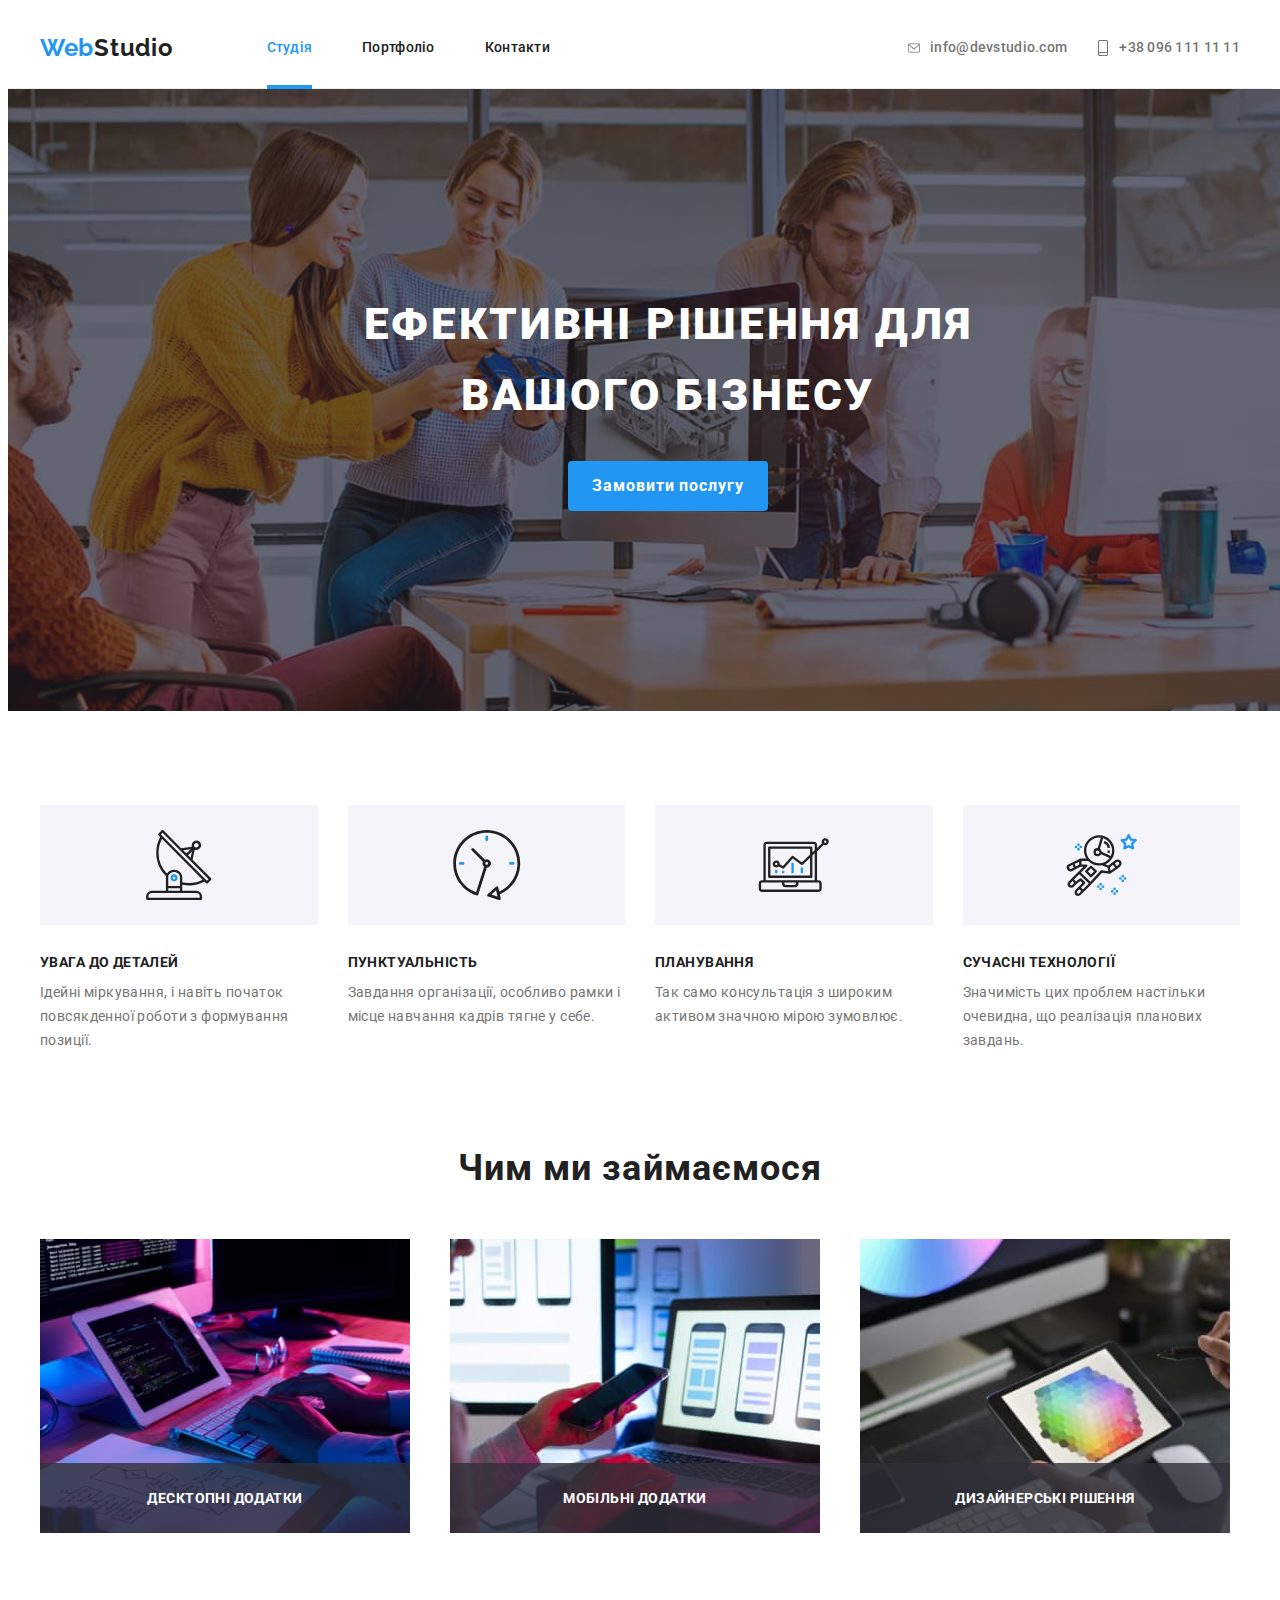
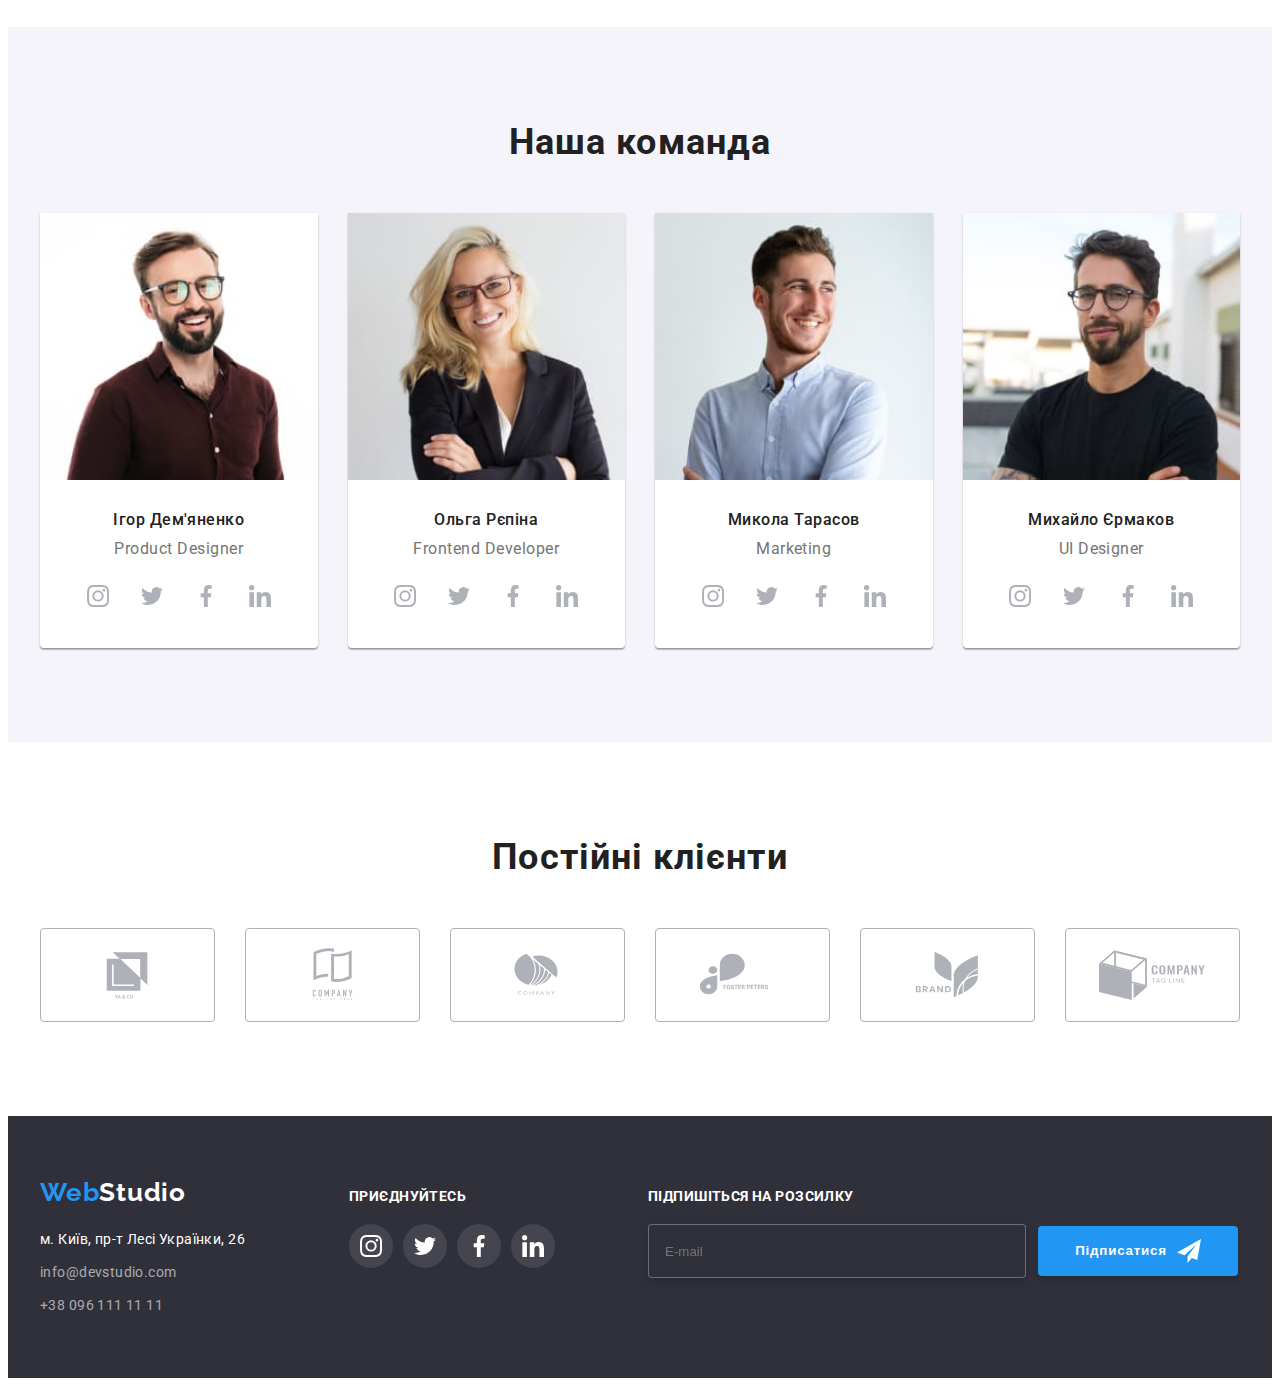
==== commit adb5ea5f: "update" ====
--- a/index.html
+++ b/index.html
@@ -88,7 +88,7 @@
                   </a>
                 </li>
                 <li class="mob-nav__item">
-                  <a href="./portfolio.html" class="mob-nav__link">
+                  <a href="./portfolio.html" class="mob-nav__link open-key">
                     Портфоліо
                   </a>
                 </li>
--- a/css/main.min.css
+++ b/css/main.min.css
@@ -1 +1 @@
-:root{--accent-color: #2196f3;--main-text-color: #757575;--main-bgc: #ffffff;--secondary-text-color: #212121;--secondary-bgc: #2f303a;--third-bgc: #f5f4fa;--footer-contact: rgba(255, 255, 255, 0.6);--font-weight-bold: 700;--font-size-main: 14px;--icon-fill: #afb1b8;--hover-effect: 250ms cubic-bezier(0.4, 0, 0.2, 1);--main-bg-gradient: linear-gradient( rgba(47, 48, 58, 0.4), rgba(47, 48, 58, 0.4) )}body{background-color:var(--main-bgc);color:var(--main-text-color);font-family:"Roboto",sans-serif}img{display:block;max-width:100%;height:auto}p,h1,h2,h3,h4,h5,h6{margin:0}ul,ol{margin:0;padding-left:0}.list{list-style:none}.container{padding-left:15px;padding-right:15px;margin:0 auto}@media screen and (min-width: 480px){.container{max-width:480px}}@media screen and (min-width: 768px){.container{max-width:768px}}@media screen and (min-width: 1200px){.container{max-width:1200px}}.section{padding-top:60px;padding-bottom:60px}@media screen and (min-width: 1200px){.section{padding-top:94px;padding-bottom:94px}}.section-title{color:var(--secondary-text-color);font-weight:var(--font-weight-bold);font-size:36px;line-height:1.17;text-align:center;letter-spacing:.03em;margin-bottom:30px}@media screen and (min-width: 1200px){.section-title{margin-bottom:50px}}.no-scroll{overflow:hidden}header{border-bottom:1px solid #ececec}header>.container{display:flex;align-items:center}@media screen and (min-width: 768px){header>.container{min-width:768px}}.mob-menu{position:fixed;background-color:var(--main-bgc);z-index:1;width:100vw;height:100vh;top:0}.mob-menu>.container{height:100%;padding-top:15px;padding-bottom:15px;display:flex;flex-direction:column;justify-content:space-between;overflow:scroll}@media screen and (min-width: 480px){.mob-menu>.container{padding-bottom:48px}}.mob-close-btn{width:40px;height:40px;background-color:rgba(0,0,0,0);border:none;padding:0;margin-left:auto;display:block;cursor:pointer;transition:fill var(--hover-effect);margin-bottom:8px}.menu-close-icon{fill:var(--secondary-text-color)}.mob-close-btn:hover .menu-close-icon,.mob-close-btn:focus .menu-close-icon{fill:var(--accent-color)}.mob-nav__item:not(:last-child){margin-bottom:32px}.mob-nav__link{text-decoration:none;font-weight:500;font-size:40px;line-height:1.175;letter-spacing:.02em;transition:color var(--hover-effect);color:var(--secondary-text-color)}.mob-nav__link.current{color:var(--accent-color)}.mob-nav__link:hover,.mob-nav__link:focus{color:var(--accent-color)}.mob-contact__list{display:flex;flex-direction:column-reverse;gap:32px;margin-bottom:64px}.mob-contact__link{display:block}.mob-contact__link-tel{min-width:296px;max-height:40px;text-decoration:none;font-weight:500;font-size:33px;line-height:1.1764705882;letter-spacing:.02em;color:var(--accent-color)}@media screen and (min-width: 480px){.mob-contact__link-tel{font-size:34px}}.mob-contact__link-mail{text-decoration:none;font-weight:500;font-size:24px;line-height:1.1666666667;letter-spacing:.02em;color:var(--main-text-color)}.mob-soc__list{list-style:none;display:flex;flex-wrap:wrap}.mob-soc__item{display:flex}.mob-soc__item+.mob-soc__item::before{content:"";height:22px;width:1px;background-color:rgba(33,33,33,.2);border:rgba(0,0,0,0)}@media screen and (min-width: 480px){.mob-soc__item+.mob-soc__item::before{margin-right:10px}}@media screen and (min-width: 480px){.mob-soc__item+.mob-soc__item{margin-left:10px}}.mob-soc__link{height:100%;width:100%;font-weight:500;font-size:18px;line-height:1.2222222222;letter-spacing:.02em;color:var(--accent-color)}.mob-soc__item .mob-soc__link{text-decoration:none}.logo{text-decoration:none;font-family:"Raleway";font-weight:var(--font-weight-bold);font-size:24px;line-height:1.1666666667;letter-spacing:.03em}@media screen and (min-width: 768px){.logo{margin-right:88px}}@media screen and (min-width: 1200px){.logo{margin-right:93px}}.logo--forward{color:var(--accent-color)}.logo--back{color:var(--secondary-text-color)}.mob-menu-btn{min-width:40px;height:40px;background-color:rgba(0,0,0,0);border:none;padding:0;margin-left:auto;transition:color var(--hover-effect)}@media screen and (min-width: 768px){.mob-menu-btn{display:none}}.menu-btn-icon{fill:var(--secondary-text-color)}.mob-menu-btn:hover .menu-btn-icon,.mob-menu-btn:focus .menu-btn-icon{fill:var(--accent-color);cursor:pointer}.main-nav__list{display:none}@media screen and (min-width: 768px){.main-nav__list{display:flex}}.main-nav__link{display:block;position:relative;color:var(--secondary-text-color);text-decoration:none;font-weight:500;font-size:var(--font-size-main);line-height:1.14;letter-spacing:.02em;padding-bottom:32px;padding-top:32px;transition:color var(--hover-effect)}.main-nav__link:hover,.main-nav__link:focus{color:var(--accent-color)}.main-nav__link.current{color:var(--accent-color)}.main-nav__item:not(:last-child){margin-right:50px}.current::after{display:none;position:absolute;bottom:-1px;content:"";width:100%;height:4px;background-color:var(--accent-color)}@media screen and (min-width: 1200px){.current::after{display:block}}.contact-header__list{display:none}@media screen and (min-width: 768px){.contact-header__list{display:flex;flex-direction:column;gap:10px;margin-left:auto;align-items:flex-start}}@media screen and (min-width: 1200px){.contact-header__list{flex-direction:row;gap:30px}}.contact-header__link{color:var(--main-text-color);text-decoration:none;font-weight:500;font-size:var(--font-size-main);line-height:1.14;letter-spacing:.02em;display:flex;flex-direction:row-reverse;gap:10px;align-items:center;justify-content:center;transition:color var(--hover-effect)}.contact-header__link:hover,.contact-header__link:focus{color:var(--accent-color)}.contact-header__link-mail-icon{fill:var(--main-text-color);transition:fill var(--hover-effect)}.contact-header__link:hover .contact-header__link-mail-icon{fill:var(--accent-color)}.contact-header__link:focus .contact-header__link-mail-icon{fill:var(--accent-color)}.contact-header__link-tel-icon{fill:var(--main-text-color);transition:fill var(--hover-effect)}.contact-header__link:hover .contact-header__link-tel-icon{fill:var(--accent-color)}.contact-header__link:focus .contact-header__link-tel-icon{fill:var(--accent-color)}.hero-section{text-align:center;display:block}.hero{text-align:center;padding:118px 60px;background-image:var(--main-bg-gradient),url(../image/img-overlay-mob.jpg);background-position:center;background-repeat:no-repeat;background-size:cover}@media(min-device-pixel-ratio: 2),(-webkit-min-device-pixel-ratio: 2),(min-resolution: 192dpi),(min-resolution: 2dppx){.hero{background-image:var(--main-bg-gradient),url(../image/img-overlay-mob-2x.jpg)}}@media screen and (min-width: 768px){.hero{background-image:var(--main-bg-gradient),url(../image/img-overlay-tablet.jpg)}}@media screen and (min-width: 768px)and (min-device-pixel-ratio: 2),screen and (min-width: 768px)and (-webkit-min-device-pixel-ratio: 2),screen and (min-width: 768px)and (min-resolution: 192dpi),screen and (min-width: 768px)and (min-resolution: 2dppx){.hero{background-image:var(--main-bg-gradient),url(../image/img-overlay-tablet-2x.jpg)}}@media screen and (min-width: 1200px){.hero{padding-top:200px;padding-bottom:200px;background-image:var(--main-bg-gradient),url(../image/img-overlay-desktop.jpg)}}@media screen and (min-width: 1200px)and (min-device-pixel-ratio: 2),screen and (min-width: 1200px)and (-webkit-min-device-pixel-ratio: 2),screen and (min-width: 1200px)and (min-resolution: 192dpi),screen and (min-width: 1200px)and (min-resolution: 2dppx){.hero{background-image:var(--main-bg-gradient),url(../image/img-overlay-desktop-2x.jpg)}}@media screen and (min-width: 480px){.hero-section .hero{min-width:320px}}@media screen and (min-width: 768px){.hero-section .hero{min-width:768px}}@media screen and (min-width: 1200px){.hero-section .hero{min-width:1200px}}.hero__title{max-width:320px;color:var(--main-bgc);font-weight:900;font-size:26px;line-height:1.6153846154;letter-spacing:.06em;text-transform:uppercase;margin:0 auto;margin-bottom:30px}@media screen and (min-width: 1200px){.hero__title{max-width:696px;font-size:44px}}.hero__button{display:block;background:var(--accent-color);border-radius:4px;border:none;min-width:200px;height:50px;margin:0 auto;transition:color var(--hover-effect)}.hero__button:hover,.hero__button:focus{color:var(--accent-color);box-shadow:0px 4px 4px rgba(226,198,198,.15);cursor:pointer}.hero__button-name{color:var(--main-bgc);font-family:"Roboto";font-weight:var(--font-weight-bold);font-size:16px;line-height:1.88;letter-spacing:.06em}.visually-hidden{position:absolute;white-space:nowrap;width:1px;height:1px;overflow:hidden;border:0;padding:0;clip:rect(0 0 0 0);-webkit-clip-path:inset(50%);clip-path:inset(50%);margin:-1px}@media screen and (min-width: 768px){.benefits-section{padding-bottom:0px}}@media screen and (min-width: 1200px){.benefits-section{padding-bottom:0px}}.benefits__list{display:flex;flex-wrap:wrap;gap:30px}@media screen and (min-width: 768px){.benefits__item{width:calc((100% - 30px)/2)}}@media screen and (min-width: 1200px){.benefits__item{width:calc((100% - 90px)/4)}}.benefits__link{background-color:var(--third-bgc);display:flex;height:auto;max-width:100%;padding-top:25px;padding-bottom:25px;margin-bottom:30px}.benefits__link-icon{display:block;max-width:100%;width:100%}.benefits__sub-title{color:var(--secondary-text-color);font-weight:var(--font-weight-bold);font-size:var(--font-size-main);line-height:1.14;text-transform:uppercase;letter-spacing:.03em;text-align:center;margin-bottom:10px}@media screen and (min-width: 1200px){.benefits__sub-title{text-align:left}}.benefits__description{font-size:var(--font-size-main);line-height:1.71;letter-spacing:.03em}.job__section{display:none}@media screen and (min-width: 1200px){.job__section{display:block}}.jobs-container-list{display:flex;gap:30px}.job-item{width:calc((100% - 60px)/3);height:294px;position:relative}.job-title-container{position:absolute;bottom:0px;display:inline-flex;background:rgba(47,48,58,.8);width:370px;height:70px;align-items:center;justify-content:center}.job-item-title{font-weight:var(--font-weight-bold);font-size:14px;line-height:1.1428571429;text-align:center;letter-spacing:.03em;text-transform:uppercase;color:var(--main-bgc)}.team-container-list{display:flex;flex-wrap:wrap;gap:30px}.team-member{background-color:var(--main-bgc);box-shadow:0px 1px 3px rgba(0,0,0,.12),0px 1px 1px rgba(0,0,0,.14),0px 2px 1px rgba(0,0,0,.2);border-radius:0px 0px 4px 4px;width:100%;padding-bottom:30px}@media screen and (min-width: 768px){.team-member{width:calc((100% - 30px)/2)}}@media screen and (min-width: 1200px){.team-member{width:calc((100% - 90px)/4)}}.team{background-color:var(--third-bgc)}.team-member-name{color:var(--secondary-text-color);font-weight:500;font-size:16px;line-height:1.19;text-align:center;letter-spacing:.03em;margin-bottom:10px;margin-top:30px}.team-member-position{font-size:16px;line-height:1.19;text-align:center;letter-spacing:.03em;margin-bottom:16px}.social-list{display:flex;justify-content:center;gap:10px}.social-item{width:44px;height:44px}.social-link{width:44px;height:44px;border-radius:50%;display:flex;align-items:center;justify-content:center;transition:background-color 250ms cubic-bezier(0.4, 0, 0.2, 1)}.social-link:hover,.social-link:focus{background-color:var(--accent-color)}.social-link-icon{fill:var(--icon-fill);transition:fill var(--hover-effect)}.social-link:hover .social-link-icon,.social-link:focus .social-link-icon{fill:var(--main-bgc)}.client-list{display:flex;gap:30px;flex-wrap:wrap;justify-content:center}.client-list-item{width:calc((100% - 30px)/2)}@media screen and (min-width: 768px){.client-list-item{width:calc((100% - 60px)/3)}}@media screen and (min-width: 1200px){.client-list-item{width:calc((100% - 150px)/6)}}.client-link{width:100%;display:block;border:1px solid var(--icon-fill);border-radius:4px;transition:border var(--hover-effect)}.client-link:hover,.client-link:focus{border:1px solid var(--accent-color)}.client-icon{width:100%;height:100%;fill:var(--icon-fill);transition:fill var(--hover-effect)}.client-link:hover .client-icon,.client-link:focus .client-icon{fill:var(--accent-color)}.footer{padding-top:60px;padding-bottom:60px;background-color:var(--secondary-bgc)}.footer-container{display:flex;width:100%;flex-wrap:wrap;gap:60px;justify-content:space-around;align-items:baseline}@media screen and (min-width: 1200px){.footer-container{flex-wrap:nowrap;gap:0px}}.address-studio{display:inline-block;min-width:209px;color:var(--main-bgc);text-decoration:none;font-size:var(--font-size-main);line-height:1.71;font-style:normal;letter-spacing:.03em}.adress-nav{width:100%;text-align:center}@media screen and (min-width: 768px){.adress-nav{width:auto}}@media screen and (min-width: 1200px){.adress-nav{width:auto;margin-right:70px;text-align:left}}.adress-nav .adress-item:not(:last-child){margin-bottom:9px}.logo-footer{width:100%;display:block;text-decoration:none;font-family:"Raleway";font-weight:var(--font-weight-bold);font-size:26px;line-height:1.19;letter-spacing:.03em;font-style:normal;margin-bottom:20px}.logo-footer--back{color:var(--main-bgc)}.contact-footer{color:var(--footer-contact);text-decoration:none;font-size:var(--font-size-main);line-height:1.71;font-style:normal;letter-spacing:.03em;transition:color var(--hover-effect)}.contact-footer:hover,.contact-footer:focus{color:var(--accent-color)}.welcome-container{width:100%;text-align:center}@media screen and (min-width: 768px){.welcome-container{width:auto}}@media screen and (min-width: 1200px){.welcome-container{margin-right:93px;text-align:left}}.welcome-title{font-weight:var(--font-weight-bold);font-size:var(--font-size-main);line-height:1.1428571429;letter-spacing:.03em;text-transform:uppercase;color:var(--main-bgc);padding-top:12px;margin-bottom:20px}.social-link-icon-footer{fill:var(--main-bgc)}.social-link-footer{display:flex;align-items:center;justify-content:center;background-color:rgba(255,255,255,.1);width:44px;height:44px;border-radius:50%;transition:background-color var(--hover-effect)}.social-link-footer:hover,.social-link-footer:focus{background-color:var(--accent-color)}.subscribe-container{text-align:center;width:100%}@media screen and (min-width: 1200px){.subscribe-container{text-align:left}}.subscribe-wrap{display:flex;flex-wrap:wrap;flex-direction:column;width:100%;align-items:center;gap:20px}@media screen and (min-width: 1200px){.subscribe-wrap{gap:0px;flex-wrap:nowrap;flex-direction:row}}.subscribe-input{padding-left:16px;width:100%;min-height:50px;outline:rgba(0,0,0,0);cursor:pointer;color:var(--main-text-color);background-color:var(--secondary-bgc);border:1px solid rgba(255,255,255,.3);filter:drop-shadow(0px 4px 4px rgba(0, 0, 0, 0.15));border-radius:4px;transition:border-color var(--hover-effect)}@media screen and (min-width: 768px){.subscribe-input{min-width:450px}}@media screen and (min-width: 1200px){.subscribe-input{min-width:358px}}.subscribe-input:hover,.subscribe-input:focus{border-color:var(--accent-color)}.subscribe-button{display:flex;align-items:center;justify-content:center;margin-left:12px;width:200px;height:50px;padding:10px 52px;background:var(--accent-color);box-shadow:0px 4px 4px rgba(0,0,0,.15);border-radius:4px;font-weight:var(--font-weight-bold);line-height:1.875;color:var(--main-bgc);letter-spacing:.06em;border-color:rgba(0,0,0,0);transition:box-shadow var(--hover-effect)}.subscribe-button span{display:flex;fill:var(--main-bgc);margin-left:10px}.subscribe-button:hover,.subscribe-button:focus{background-color:var(--accent-color);color:var(--main-bgc);box-shadow:0px 4px 4px rgba(226,198,198,.15);cursor:pointer}.project-list{display:flex;flex-wrap:wrap;-moz-column-gap:30px;column-gap:30px;row-gap:30px}.project-link{display:block;text-decoration:none;font-family:"Roboto";font-style:normal;font-weight:400;font-size:16px;line-height:1.9;text-decoration:none;letter-spacing:.03em;color:var(--main-text-color);transition:box-shadow var(--hover-effect)}.project-link:hover,.project-link:focus{box-shadow:0px 1px 1px rgba(0,0,0,.12),0px 4px 4px rgba(0,0,0,.06),1px 4px 6px rgba(0,0,0,.16)}.container-overlay{position:relative;overflow:hidden}.projects-container{display:block;border:1px solid #eee;border-top:none;padding-right:23px;padding-bottom:20px;padding-left:25px}.project-name{display:block;font-weight:var(--font-weight-bold);font-size:18px;line-height:2;letter-spacing:.06em;color:var(--secondary-text-color);margin-bottom:4px}.projject-bottom-text{position:absolute;width:370px;padding:63px 24px;top:0;color:var(--main-bgc);background-color:rgba(33,150,243,.9);font-weight:400;font-size:18px;line-height:1.5555555556;letter-spacing:.03em;transform:translateY(100%);transition:transform var(--hover-effect)}.project-link:hover .projject-bottom-text{transform:translateY(0)}.project-link:focus .projject-bottom-text{transform:translateY(0)}.filter-button-container{display:flex;justify-content:center;gap:8px}.filter-button{background-color:var(--third-bgc);font-family:"Roboto";font-style:normal;font-weight:500;font-size:16px;line-height:26px;text-align:center;letter-spacing:.03em;color:var(--secondary-text-color);cursor:pointer;border-style:none;padding-top:6px;padding-bottom:6px;padding-right:22px;padding-left:22px;transition:background-color var(--hover-effect),box-shadow var(--hover-effect),border-radius var(--hover-effect)}.filter-button:hover,.filter-button:focus{background-color:var(--accent-color);box-shadow:0px 3px 1px rgba(0,0,0,.1),0px 1px 2px rgba(0,0,0,.08),0px 2px 2px rgba(0,0,0,.12);border-radius:4px}.filter-button-name{color:var(--secondary-text-color);font-family:"Roboto";font-style:normal;font-weight:500;font-size:16px;line-height:1.63;text-align:center}.filter-button:hover .filter-button-name,.filter-button:focus .filter-button-name{color:var(--main-bgc)}.filter-button-list{margin-bottom:50px;display:flex;justify-content:center;gap:8px}.backdrope{position:fixed;top:0;left:0;width:100%;height:100%;background-color:rgba(0,0,0,.2);transition:opacity 250ms linear,visibility 250ms linear}.is-hidden{visibility:hidden;opacity:0;pointer-events:none}.backdrope.is-hidden .modal{transform:translate(-50%, -50%) scaleY(0)}.modal{position:absolute;padding:40px 39px 40px 41px;margin-bottom:12px;min-width:320px;min-height:581px;top:50%;left:50%;background-color:var(--main-bgc);box-shadow:0px 1px 3px rgba(0,0,0,.12),0px 1px 1px rgba(0,0,0,.14),0px 2px 1px rgba(0,0,0,.2);border-radius:4px;transform:translate(-50%, -50%) scale(1);transition:transform 200ms linear}.visually-hidden{position:absolute;white-space:nowrap;width:1px;height:1px;overflow:hidden;border:0;padding:0;clip:rect(0 0 0 0);-webkit-clip-path:inset(50%);clip-path:inset(50%);margin:-1px}.modal-title{margin-bottom:12px;font-weight:var(--font-weight-bold);font-size:20px;line-height:1.15;text-align:center;letter-spacing:.03em;color:var(--secondary-text-color)}@media screen and (min-width: 1200px){.input-container{margin-bottom:10px}}@media screen and (min-width: 1200px){.modal-form>.comments{margin-bottom:20px}}@media screen and (min-width: 1200px){.checkbox-text{margin-bottom:30px}}.main-nav__item:not(:last-child) .input-wrap{position:relative}.modal-input{padding-left:42px;width:100%;height:40px;border:1px solid rgba(33,33,33,.2);border-radius:4px;outline:rgba(0,0,0,0);transition:border-color var(--hover-effect)}.modal-input:hover,.modal-input:focus{border-color:var(--accent-color);cursor:pointer}.modal-label{font-size:12px;line-height:1.1666666667;letter-spacing:.01em;margin-bottom:4px;cursor:pointer}.icon-modal{position:absolute;left:12px;top:50%;transform:translateY(-50%);transition:fill var(--hover-effect)}.modal-input:hover+.icon-modal,.modal-input:focus+.icon-modal{fill:var(--accent-color);cursor:pointer}.icon-modal:hover,.icon-modal:focus{fill:var(--accent-color);cursor:pointer}.modal-text{padding:12px 16px;font-size:12px;line-height:1.1666666667;letter-spacing:.01em;width:100%;height:120px;border-radius:4px;outline:rgba(0,0,0,0);resize:none;border-color:rgba(33,33,33,.2);transition:border-color var(--hover-effect)}.modal-text::-moz-placeholder{color:rgba(117,117,117,.5)}.modal-text:-ms-input-placeholder{color:rgba(117,117,117,.5)}.modal-text::placeholder{color:rgba(117,117,117,.5)}.modal-text:hover,.modal-text:focus{border-color:var(--accent-color);cursor:pointer}.button-modal-close{position:absolute;top:8px;right:8px;cursor:pointer;width:30px;height:30px;border-radius:50%;display:flex;align-items:center;justify-content:center;border-color:rgba(0,0,0,0)}.button-modal-close:hover,.button-modal-close:focus{fill:var(--accent-color)}.icon-close-black{fill:var(--secondary-text-color)}.button-wrap{display:flex;text-align:center;justify-content:center}.sent-button{min-width:200px;height:50px;padding:10px 52px;background:var(--accent-color);border-radius:4px;font-weight:var(--font-weight-bold);line-height:1.875;color:var(--main-bgc);letter-spacing:.06em;border-color:rgba(0,0,0,0);transition:box-shadow var(--hover-effect)}.sent-button:hover,.sent-button:focus{box-shadow:0px 4px 4px rgba(0,0,0,.15);cursor:pointer}.checkbox-text{display:flex;gap:6px}.checkbox-text span{display:flex;justify-content:center;align-items:center;width:16px;height:15px;border:2px solid var(--secondary-text-color);border-radius:2px;margin-right:7px;fill:rgba(0,0,0,0);cursor:pointer}.checkbox-input:checked+.checkbox-text span{background-color:var(--accent-color);border:none;fill:var(--main-bgc)}.checkbox-input:focus+.checkbox-text span{border-color:var(--accent-color)}.checkbox-contract{color:var(--accent-color)}.checkbox-input{transition:background-color var(--hover-effect),fill var(--hover-effect)}/*# sourceMappingURL=main.min.css.map */+:root{--accent-color: #2196f3;--main-text-color: #757575;--main-bgc: #ffffff;--secondary-text-color: #212121;--secondary-bgc: #2f303a;--third-bgc: #f5f4fa;--footer-contact: rgba(255, 255, 255, 0.6);--font-weight-bold: 700;--font-size-main: 14px;--icon-fill: #afb1b8;--hover-effect: 250ms cubic-bezier(0.4, 0, 0.2, 1);--main-bg-gradient: linear-gradient( rgba(47, 48, 58, 0.4), rgba(47, 48, 58, 0.4) )}body{background-color:var(--main-bgc);color:var(--main-text-color);font-family:"Roboto",sans-serif}img{display:block;max-width:100%;height:auto}p,h1,h2,h3,h4,h5,h6{margin:0}ul,ol{margin:0;padding-left:0}.list{list-style:none}.container{padding-left:15px;padding-right:15px;margin:0 auto}@media screen and (min-width: 480px){.container{max-width:480px}}@media screen and (min-width: 768px){.container{max-width:768px}}@media screen and (min-width: 1200px){.container{max-width:1200px}}.section{padding-top:60px;padding-bottom:60px}@media screen and (min-width: 1200px){.section{padding-top:94px;padding-bottom:94px}}.section-title{color:var(--secondary-text-color);font-weight:var(--font-weight-bold);font-size:36px;line-height:1.17;text-align:center;letter-spacing:.03em;margin-bottom:30px}@media screen and (min-width: 1200px){.section-title{margin-bottom:50px}}.no-scroll{overflow:hidden}header{border-bottom:1px solid #ececec}header>.container{display:flex;align-items:center}@media screen and (min-width: 768px){header>.container{min-width:768px}}.mob-menu{position:fixed;background-color:var(--main-bgc);z-index:1;width:100vw;height:100vh;top:0}.mob-menu>.container{height:100%;padding-top:15px;padding-bottom:15px;display:flex;flex-direction:column;justify-content:space-between;overflow:scroll}@media screen and (min-width: 480px){.mob-menu>.container{padding-bottom:48px}}.mob-close-btn{width:40px;height:40px;background-color:rgba(0,0,0,0);border:none;padding:0;margin-left:auto;display:block;cursor:pointer;transition:fill var(--hover-effect);margin-bottom:8px}.menu-close-icon{fill:var(--secondary-text-color)}.mob-close-btn:hover .menu-close-icon,.mob-close-btn:focus .menu-close-icon{fill:var(--accent-color)}.mob-nav__item:not(:last-child){margin-bottom:32px}.mob-nav__link{text-decoration:none;font-weight:500;font-size:40px;line-height:1.175;letter-spacing:.02em;transition:color var(--hover-effect);color:var(--secondary-text-color)}.mob-nav__link.current{color:var(--accent-color)}.mob-nav__link:hover,.mob-nav__link:focus{color:var(--accent-color)}.mob-contact__list{display:flex;flex-direction:column-reverse;gap:32px;margin-bottom:64px}.mob-contact__link{display:block}.mob-contact__link-tel{min-width:296px;max-height:40px;text-decoration:none;font-weight:500;font-size:33px;line-height:1.1764705882;letter-spacing:.02em;color:var(--accent-color)}@media screen and (min-width: 480px){.mob-contact__link-tel{font-size:34px}}.mob-contact__link-mail{text-decoration:none;font-weight:500;font-size:24px;line-height:1.1666666667;letter-spacing:.02em;color:var(--main-text-color)}.mob-soc__list{list-style:none;display:flex;flex-wrap:wrap}.mob-soc__item{display:flex}.mob-soc__item+.mob-soc__item::before{content:"";height:22px;width:1px;background-color:rgba(33,33,33,.2);border:rgba(0,0,0,0)}@media screen and (min-width: 480px){.mob-soc__item+.mob-soc__item::before{margin-right:10px}}@media screen and (min-width: 480px){.mob-soc__item+.mob-soc__item{margin-left:10px}}.mob-soc__link{height:100%;width:100%;font-weight:500;font-size:18px;line-height:1.2222222222;letter-spacing:.02em;color:var(--accent-color)}.mob-soc__item .mob-soc__link{text-decoration:none}.logo{text-decoration:none;font-family:"Raleway";font-weight:var(--font-weight-bold);font-size:24px;line-height:1.1666666667;letter-spacing:.03em}@media screen and (min-width: 768px){.logo{margin-right:88px}}@media screen and (min-width: 1200px){.logo{margin-right:93px}}.logo--forward{color:var(--accent-color)}.logo--back{color:var(--secondary-text-color)}.mob-menu-btn{min-width:40px;height:40px;background-color:rgba(0,0,0,0);border:none;padding:0;margin-left:auto;transition:color var(--hover-effect)}@media screen and (min-width: 768px){.mob-menu-btn{display:none}}.menu-btn-icon{fill:var(--secondary-text-color)}.mob-menu-btn:hover .menu-btn-icon,.mob-menu-btn:focus .menu-btn-icon{fill:var(--accent-color);cursor:pointer}.main-nav__list{display:none}@media screen and (min-width: 768px){.main-nav__list{display:flex}}.main-nav__link{display:block;position:relative;color:var(--secondary-text-color);text-decoration:none;font-weight:500;font-size:var(--font-size-main);line-height:1.14;letter-spacing:.02em;padding-bottom:32px;padding-top:32px;transition:color var(--hover-effect)}.main-nav__link:hover,.main-nav__link:focus{color:var(--accent-color)}.main-nav__link.current{color:var(--accent-color)}.main-nav__item:not(:last-child){margin-right:50px}.current::after{display:none;position:absolute;bottom:-1px;content:"";width:100%;height:4px;background-color:var(--accent-color)}@media screen and (min-width: 768px){.current::after{display:block}}@media screen and (min-width: 1200px){.current::after{display:block}}.contact-header__list{display:none}@media screen and (min-width: 768px){.contact-header__list{display:flex;flex-direction:column;gap:10px;margin-left:auto;align-items:flex-start}}@media screen and (min-width: 1200px){.contact-header__list{flex-direction:row;gap:30px}}.contact-header__link{color:var(--main-text-color);text-decoration:none;font-weight:500;font-size:var(--font-size-main);line-height:1.14;letter-spacing:.02em;display:flex;flex-direction:row-reverse;gap:10px;align-items:center;justify-content:center;transition:color var(--hover-effect)}.contact-header__link:hover,.contact-header__link:focus{color:var(--accent-color)}.contact-header__link-mail-icon{fill:var(--main-text-color);transition:fill var(--hover-effect)}.contact-header__link:hover .contact-header__link-mail-icon{fill:var(--accent-color)}.contact-header__link:focus .contact-header__link-mail-icon{fill:var(--accent-color)}.contact-header__link-tel-icon{fill:var(--main-text-color);transition:fill var(--hover-effect)}.contact-header__link:hover .contact-header__link-tel-icon{fill:var(--accent-color)}.contact-header__link:focus .contact-header__link-tel-icon{fill:var(--accent-color)}.hero-section{text-align:center;display:block}.hero{text-align:center;padding:118px 60px;background-image:var(--main-bg-gradient),url(../image/img-overlay-mob.jpg);background-position:center;background-repeat:no-repeat;background-size:cover}@media(min-device-pixel-ratio: 2),(-webkit-min-device-pixel-ratio: 2),(min-resolution: 192dpi),(min-resolution: 2dppx){.hero{background-image:var(--main-bg-gradient),url(../image/img-overlay-mob-2x.jpg)}}@media screen and (min-width: 768px){.hero{background-image:var(--main-bg-gradient),url(../image/img-overlay-tablet.jpg)}}@media screen and (min-width: 768px)and (min-device-pixel-ratio: 2),screen and (min-width: 768px)and (-webkit-min-device-pixel-ratio: 2),screen and (min-width: 768px)and (min-resolution: 192dpi),screen and (min-width: 768px)and (min-resolution: 2dppx){.hero{background-image:var(--main-bg-gradient),url(../image/img-overlay-tablet-2x.jpg)}}@media screen and (min-width: 1200px){.hero{padding-top:200px;padding-bottom:200px;background-image:var(--main-bg-gradient),url(../image/img-overlay-desktop.jpg)}}@media screen and (min-width: 1200px)and (min-device-pixel-ratio: 2),screen and (min-width: 1200px)and (-webkit-min-device-pixel-ratio: 2),screen and (min-width: 1200px)and (min-resolution: 192dpi),screen and (min-width: 1200px)and (min-resolution: 2dppx){.hero{background-image:var(--main-bg-gradient),url(../image/img-overlay-desktop-2x.jpg)}}@media screen and (min-width: 480px){.hero-section .hero{min-width:320px}}@media screen and (min-width: 768px){.hero-section .hero{min-width:768px}}@media screen and (min-width: 1200px){.hero-section .hero{min-width:1200px}}.hero__title{max-width:320px;color:var(--main-bgc);font-weight:900;font-size:26px;line-height:1.6153846154;letter-spacing:.06em;text-transform:uppercase;margin:0 auto;margin-bottom:30px}@media screen and (min-width: 1200px){.hero__title{max-width:696px;font-size:44px}}.hero__button{display:block;background:var(--accent-color);border-radius:4px;border:none;min-width:200px;height:50px;margin:0 auto;transition:color var(--hover-effect)}.hero__button:hover,.hero__button:focus{color:var(--accent-color);box-shadow:0px 4px 4px rgba(226,198,198,.15);cursor:pointer}.hero__button-name{color:var(--main-bgc);font-family:"Roboto";font-weight:var(--font-weight-bold);font-size:16px;line-height:1.88;letter-spacing:.06em}.visually-hidden{position:absolute;white-space:nowrap;width:1px;height:1px;overflow:hidden;border:0;padding:0;clip:rect(0 0 0 0);-webkit-clip-path:inset(50%);clip-path:inset(50%);margin:-1px}@media screen and (min-width: 768px){.benefits-section{padding-bottom:0px}}@media screen and (min-width: 1200px){.benefits-section{padding-bottom:0px}}.benefits__list{display:flex;flex-wrap:wrap;gap:30px}@media screen and (min-width: 768px){.benefits__item{width:calc((100% - 30px)/2)}}@media screen and (min-width: 1200px){.benefits__item{width:calc((100% - 90px)/4)}}.benefits__link{background-color:var(--third-bgc);display:flex;height:auto;max-width:100%;padding-top:25px;padding-bottom:25px;margin-bottom:30px}.benefits__link-icon{display:block;max-width:100%;width:100%}.benefits__sub-title{color:var(--secondary-text-color);font-weight:var(--font-weight-bold);font-size:var(--font-size-main);line-height:1.14;text-transform:uppercase;letter-spacing:.03em;text-align:center;margin-bottom:10px}@media screen and (min-width: 768px){.benefits__sub-title{text-align:left}}@media screen and (min-width: 1200px){.benefits__sub-title{text-align:left}}.benefits__description{font-size:var(--font-size-main);line-height:1.71;letter-spacing:.03em;text-align:center}@media screen and (min-width: 768px){.benefits__description{text-align:left}}@media screen and (min-width: 1200px){.benefits__description{text-align:left}}.job__section{display:none}@media screen and (min-width: 1200px){.job__section{display:block}}.jobs-container-list{display:flex;gap:30px}.job-item{width:calc((100% - 60px)/3);height:294px;position:relative}.job-title-container{position:absolute;bottom:0px;display:inline-flex;background:rgba(47,48,58,.8);width:370px;height:70px;align-items:center;justify-content:center}.job-item-title{font-weight:var(--font-weight-bold);font-size:14px;line-height:1.1428571429;text-align:center;letter-spacing:.03em;text-transform:uppercase;color:var(--main-bgc)}.team-container-list{display:flex;flex-wrap:wrap;gap:30px}.team-member{background-color:var(--main-bgc);box-shadow:0px 1px 3px rgba(0,0,0,.12),0px 1px 1px rgba(0,0,0,.14),0px 2px 1px rgba(0,0,0,.2);border-radius:0px 0px 4px 4px;width:100%;padding-bottom:30px}@media screen and (min-width: 768px){.team-member{width:calc((100% - 30px)/2)}}@media screen and (min-width: 1200px){.team-member{width:calc((100% - 90px)/4)}}.team{background-color:var(--third-bgc)}.team-member-name{color:var(--secondary-text-color);font-weight:500;font-size:16px;line-height:1.19;text-align:center;letter-spacing:.03em;margin-bottom:10px;margin-top:30px}.team-member-position{font-size:16px;line-height:1.19;text-align:center;letter-spacing:.03em;margin-bottom:16px}.social-list{display:flex;justify-content:center;gap:10px}.social-item{width:44px;height:44px}.social-link{width:44px;height:44px;border-radius:50%;display:flex;align-items:center;justify-content:center;transition:background-color 250ms cubic-bezier(0.4, 0, 0.2, 1)}.social-link:hover,.social-link:focus{background-color:var(--accent-color)}.social-link-icon{fill:var(--icon-fill);transition:fill var(--hover-effect)}.social-link:hover .social-link-icon,.social-link:focus .social-link-icon{fill:var(--main-bgc)}.client-list{display:flex;gap:30px;flex-wrap:wrap;justify-content:center}.client-list-item{width:calc((100% - 30px)/2)}@media screen and (min-width: 768px){.client-list-item{width:calc((100% - 60px)/3)}}@media screen and (min-width: 1200px){.client-list-item{width:calc((100% - 150px)/6)}}.client-link{display:flex;justify-content:center;padding-top:16px;padding-bottom:16px;border:1px solid var(--icon-fill);border-radius:4px;transition:border var(--hover-effect)}.client-link:hover,.client-link:focus{border:1px solid var(--accent-color)}.client-icon{height:100%;fill:var(--icon-fill);transition:fill var(--hover-effect)}.client-link:hover .client-icon,.client-link:focus .client-icon{fill:var(--accent-color)}.footer{padding-top:60px;padding-bottom:60px;background-color:var(--secondary-bgc)}.footer-container{display:flex;flex-wrap:wrap;gap:60px;justify-content:space-around;align-items:baseline}@media screen and (min-width: 1200px){.footer-container{flex-wrap:nowrap;gap:0px}}.address-studio{display:inline-block;min-width:209px;color:var(--main-bgc);text-decoration:none;font-size:var(--font-size-main);line-height:1.71;font-style:normal;letter-spacing:.03em}.adress-nav{width:100%;text-align:center}@media screen and (min-width: 768px){.adress-nav{width:auto}}@media screen and (min-width: 1200px){.adress-nav{width:auto;margin-right:70px;text-align:left}}.adress-nav .adress-item:not(:last-child){margin-bottom:9px}.logo-footer{width:100%;display:block;text-decoration:none;font-family:"Raleway";font-weight:var(--font-weight-bold);font-size:26px;line-height:1.19;letter-spacing:.03em;font-style:normal;margin-bottom:20px}.logo-footer--back{color:var(--main-bgc)}.contact-footer{color:var(--footer-contact);text-decoration:none;font-size:var(--font-size-main);line-height:1.71;font-style:normal;letter-spacing:.03em;transition:color var(--hover-effect)}.contact-footer:hover,.contact-footer:focus{color:var(--accent-color)}.welcome-container{width:100%;text-align:center}@media screen and (min-width: 768px){.welcome-container{width:auto}}@media screen and (min-width: 1200px){.welcome-container{margin-right:93px;text-align:left}}.welcome-title{font-weight:var(--font-weight-bold);font-size:var(--font-size-main);line-height:1.1428571429;letter-spacing:.03em;text-transform:uppercase;color:var(--main-bgc);padding-top:12px;margin-bottom:20px}.social-link-icon-footer{fill:var(--main-bgc)}.social-link-footer{display:flex;align-items:center;justify-content:center;background-color:rgba(255,255,255,.1);width:44px;height:44px;border-radius:50%;transition:background-color var(--hover-effect)}.social-link-footer:hover,.social-link-footer:focus{background-color:var(--accent-color)}.subscribe-container{text-align:center;width:100%}@media screen and (min-width: 1200px){.subscribe-container{text-align:left}}.subscribe-wrap{display:flex;flex-direction:column;width:100%;align-items:center;gap:20px}@media screen and (min-width: 768px){.subscribe-wrap{align-items:center;flex-wrap:wrap}}@media screen and (min-width: 1200px){.subscribe-wrap{gap:0px;flex-wrap:nowrap;flex-direction:row}}.subscribe-input{padding-left:16px;display:block;min-width:100%;min-height:50px;outline:rgba(0,0,0,0);cursor:pointer;color:var(--main-text-color);background-color:var(--secondary-bgc);border:1px solid rgba(255,255,255,.3);filter:drop-shadow(0px 4px 4px rgba(0, 0, 0, 0.15));border-radius:4px;transition:border-color var(--hover-effect)}@media screen and (min-width: 480px){.subscribe-input{max-width:450px}}@media screen and (min-width: 768px){.subscribe-input{min-width:450px}}@media screen and (min-width: 1200px){.subscribe-input{min-width:358px}}.subscribe-input:hover,.subscribe-input:focus{border-color:var(--accent-color)}.subscribe-button{display:flex;align-items:center;justify-content:center;margin-left:12px;width:200px;height:50px;padding:10px 52px;background:var(--accent-color);box-shadow:0px 4px 4px rgba(0,0,0,.15);border-radius:4px;font-weight:var(--font-weight-bold);line-height:1.875;color:var(--main-bgc);letter-spacing:.06em;border-color:rgba(0,0,0,0);transition:box-shadow var(--hover-effect)}.subscribe-button span{display:flex;fill:var(--main-bgc);margin-left:10px}.subscribe-button:hover,.subscribe-button:focus{background-color:var(--accent-color);color:var(--main-bgc);box-shadow:0px 4px 4px rgba(226,198,198,.15);cursor:pointer}.project-list{display:flex;flex-wrap:wrap;-moz-column-gap:30px;column-gap:30px;row-gap:30px}.project-link{display:block;text-decoration:none;font-family:"Roboto";font-style:normal;font-weight:400;font-size:16px;line-height:1.9;text-decoration:none;letter-spacing:.03em;color:var(--main-text-color);transition:box-shadow var(--hover-effect)}.project-link:hover,.project-link:focus{box-shadow:0px 1px 1px rgba(0,0,0,.12),0px 4px 4px rgba(0,0,0,.06),1px 4px 6px rgba(0,0,0,.16)}.container-overlay{position:relative;overflow:hidden}.projects-container{display:block;border:1px solid #eee;border-top:none;padding-right:23px;padding-bottom:20px;padding-left:25px}.project-name{display:block;font-weight:var(--font-weight-bold);font-size:18px;line-height:2;letter-spacing:.06em;color:var(--secondary-text-color);margin-bottom:4px}.projject-bottom-text{position:absolute;width:370px;padding:63px 24px;top:0;color:var(--main-bgc);background-color:rgba(33,150,243,.9);font-weight:400;font-size:18px;line-height:1.5555555556;letter-spacing:.03em;transform:translateY(100%);transition:transform var(--hover-effect)}.project-link:hover .projject-bottom-text{transform:translateY(0)}.project-link:focus .projject-bottom-text{transform:translateY(0)}.filter-button-container{display:flex;justify-content:center;gap:8px}.filter-button{background-color:var(--third-bgc);font-family:"Roboto";font-style:normal;font-weight:500;font-size:16px;line-height:26px;text-align:center;letter-spacing:.03em;color:var(--secondary-text-color);cursor:pointer;border-style:none;padding-top:6px;padding-bottom:6px;padding-right:22px;padding-left:22px;transition:background-color var(--hover-effect),box-shadow var(--hover-effect),border-radius var(--hover-effect)}.filter-button:hover,.filter-button:focus{background-color:var(--accent-color);box-shadow:0px 3px 1px rgba(0,0,0,.1),0px 1px 2px rgba(0,0,0,.08),0px 2px 2px rgba(0,0,0,.12);border-radius:4px}.filter-button-name{color:var(--secondary-text-color);font-family:"Roboto";font-style:normal;font-weight:500;font-size:16px;line-height:1.63;text-align:center}.filter-button:hover .filter-button-name,.filter-button:focus .filter-button-name{color:var(--main-bgc)}.filter-button-list{margin-bottom:50px;display:flex;justify-content:center;gap:8px}.backdrope{position:fixed;top:0;left:0;width:100%;height:100%;background-color:rgba(0,0,0,.2);transition:opacity 250ms linear,visibility 250ms linear}.is-hidden{visibility:hidden;opacity:0;pointer-events:none}.backdrope.is-hidden .modal{transform:translate(-50%, -50%) scaleY(0)}.modal{position:absolute;padding:40px 39px 40px 41px;margin-bottom:12px;min-width:320px;min-height:581px;top:50%;left:50%;background-color:var(--main-bgc);box-shadow:0px 1px 3px rgba(0,0,0,.12),0px 1px 1px rgba(0,0,0,.14),0px 2px 1px rgba(0,0,0,.2);border-radius:4px;transform:translate(-50%, -50%) scale(1);transition:transform 200ms linear}.visually-hidden{position:absolute;white-space:nowrap;width:1px;height:1px;overflow:hidden;border:0;padding:0;clip:rect(0 0 0 0);-webkit-clip-path:inset(50%);clip-path:inset(50%);margin:-1px}.modal-title{margin-bottom:12px;font-weight:var(--font-weight-bold);font-size:20px;line-height:1.15;text-align:center;letter-spacing:.03em;color:var(--secondary-text-color)}@media screen and (min-width: 480px){.input-container{margin-bottom:10px}}@media screen and (min-width: 768px){.input-container{margin-bottom:10px}}@media screen and (min-width: 1200px){.input-container{margin-bottom:10px}}@media screen and (min-width: 480px){.modal-form>.comments{margin-bottom:20px}}@media screen and (min-width: 768px){.modal-form>.comments{margin-bottom:20px}}@media screen and (min-width: 1200px){.modal-form>.comments{margin-bottom:20px}}@media screen and (min-width: 480px){.checkbox-text{margin-bottom:30px}}@media screen and (min-width: 768px){.checkbox-text{margin-bottom:30px}}@media screen and (min-width: 1200px){.checkbox-text{margin-bottom:30px}}.input-wrap{position:relative}.modal-input{padding-left:42px;width:100%;height:40px;border:1px solid rgba(33,33,33,.2);border-radius:4px;outline:rgba(0,0,0,0);transition:border-color var(--hover-effect)}.modal-input:hover,.modal-input:focus{border-color:var(--accent-color);cursor:pointer}.modal-label{font-size:12px;line-height:1.1666666667;letter-spacing:.01em;margin-bottom:4px;cursor:pointer}.icon-modal{position:absolute;left:12px;top:50%;transform:translateY(-50%);transition:fill var(--hover-effect)}.modal-input:hover+.icon-modal,.modal-input:focus+.icon-modal{fill:var(--accent-color);cursor:pointer}.icon-modal:hover,.icon-modal:focus{fill:var(--accent-color);cursor:pointer}.modal-text{padding:12px 16px;font-size:12px;line-height:1.1666666667;letter-spacing:.01em;width:100%;height:120px;border-radius:4px;outline:rgba(0,0,0,0);resize:none;border-color:rgba(33,33,33,.2);transition:border-color var(--hover-effect)}.modal-text::-moz-placeholder{color:rgba(117,117,117,.5)}.modal-text:-ms-input-placeholder{color:rgba(117,117,117,.5)}.modal-text::placeholder{color:rgba(117,117,117,.5)}.modal-text:hover,.modal-text:focus{border-color:var(--accent-color);cursor:pointer}.button-modal-close{position:absolute;top:8px;right:8px;cursor:pointer;width:30px;height:30px;border-radius:50%;display:flex;align-items:center;justify-content:center;background-color:var(--main-bgc);border:1px solid rgba(0,0,0,.1)}.button-modal-close:hover,.button-modal-close:focus{fill:var(--accent-color)}.icon-close-black{fill:var(--secondary-text-color)}.button-wrap{display:flex;text-align:center;justify-content:center}.sent-button{min-width:200px;height:50px;padding:10px 52px;background:var(--accent-color);border-radius:4px;font-weight:var(--font-weight-bold);line-height:1.875;color:var(--main-bgc);letter-spacing:.06em;border-color:rgba(0,0,0,0);transition:box-shadow var(--hover-effect)}.sent-button:hover,.sent-button:focus{box-shadow:0px 4px 4px rgba(0,0,0,.15);cursor:pointer}.checkbox-text{display:flex;gap:6px}.checkbox-text span{display:flex;justify-content:center;align-items:center;width:16px;height:15px;border:2px solid var(--secondary-text-color);border-radius:2px;margin-right:7px;fill:rgba(0,0,0,0);cursor:pointer}.checkbox-input:checked+.checkbox-text span{background-color:var(--accent-color);border:none;fill:var(--main-bgc)}.checkbox-input:focus+.checkbox-text span{border-color:var(--accent-color)}.checkbox-contract{color:var(--accent-color)}.checkbox-input{transition:background-color var(--hover-effect),fill var(--hover-effect)}/*# sourceMappingURL=main.min.css.map */